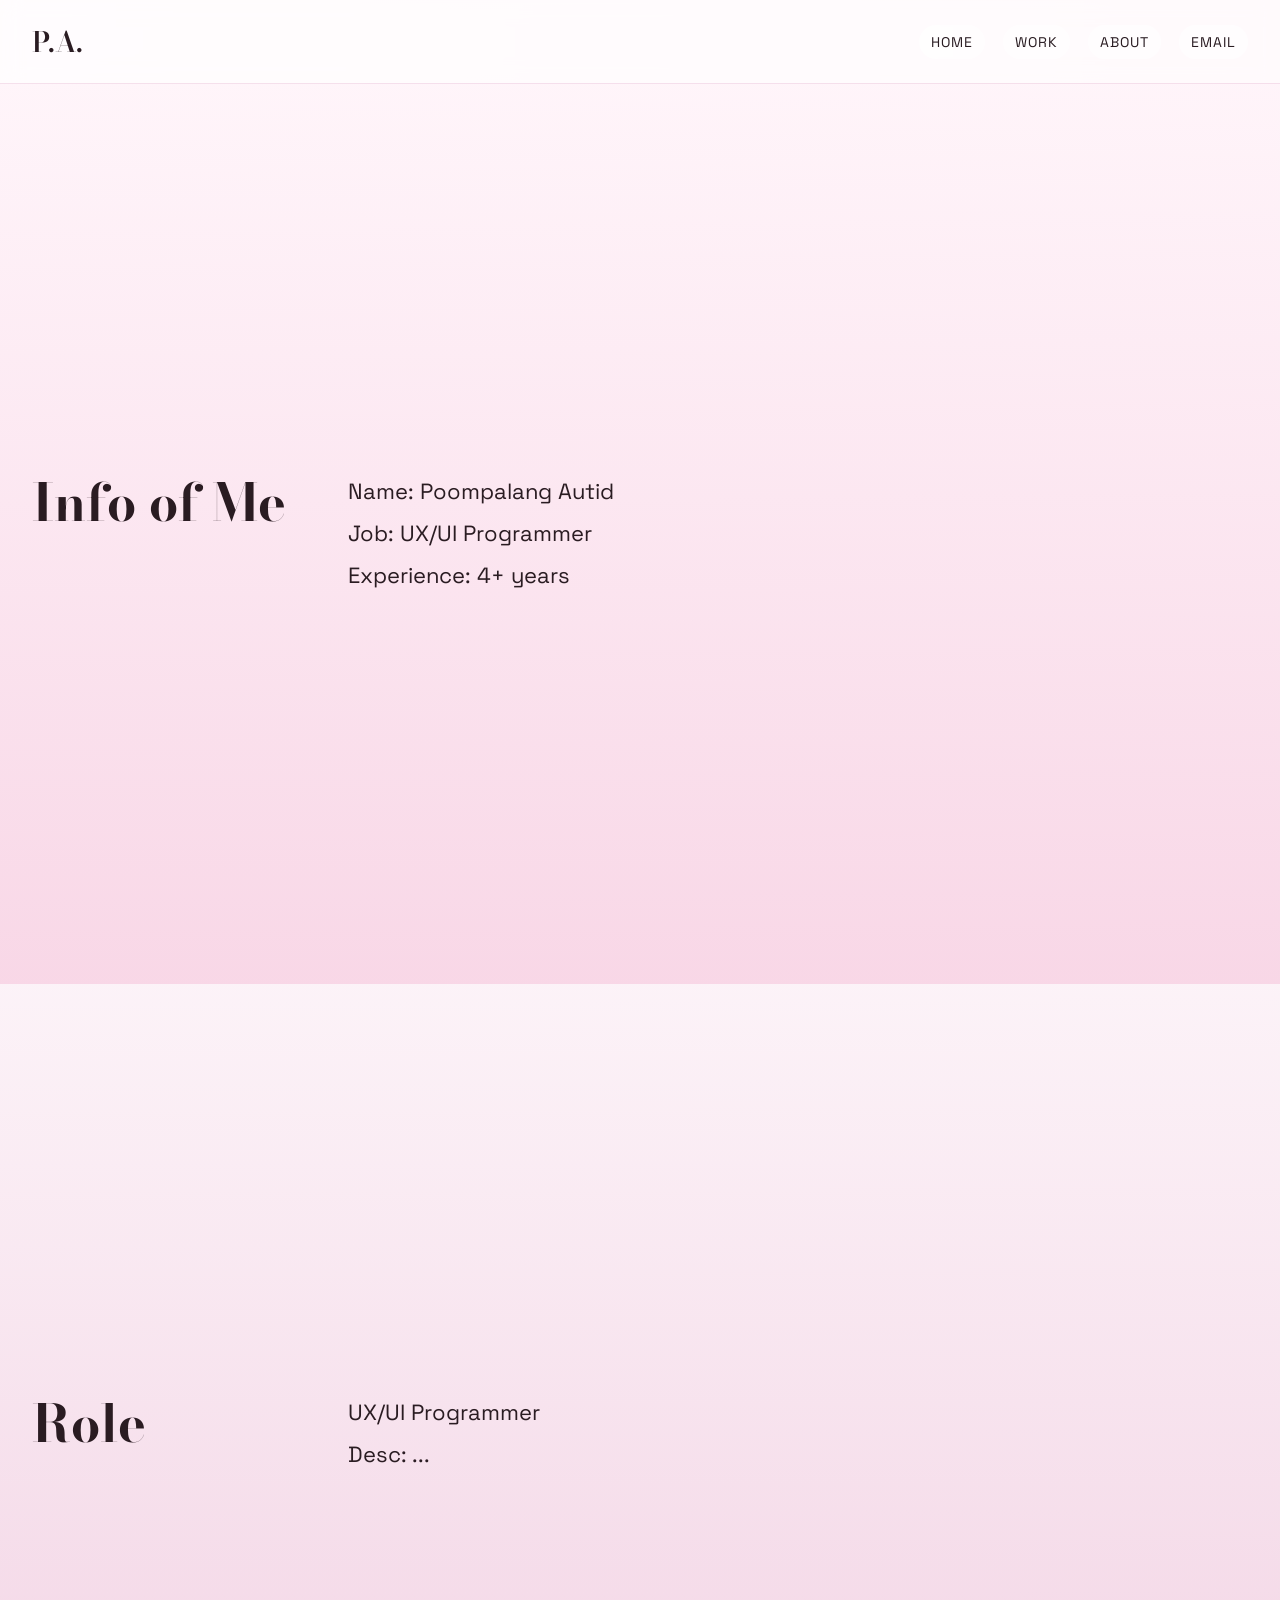
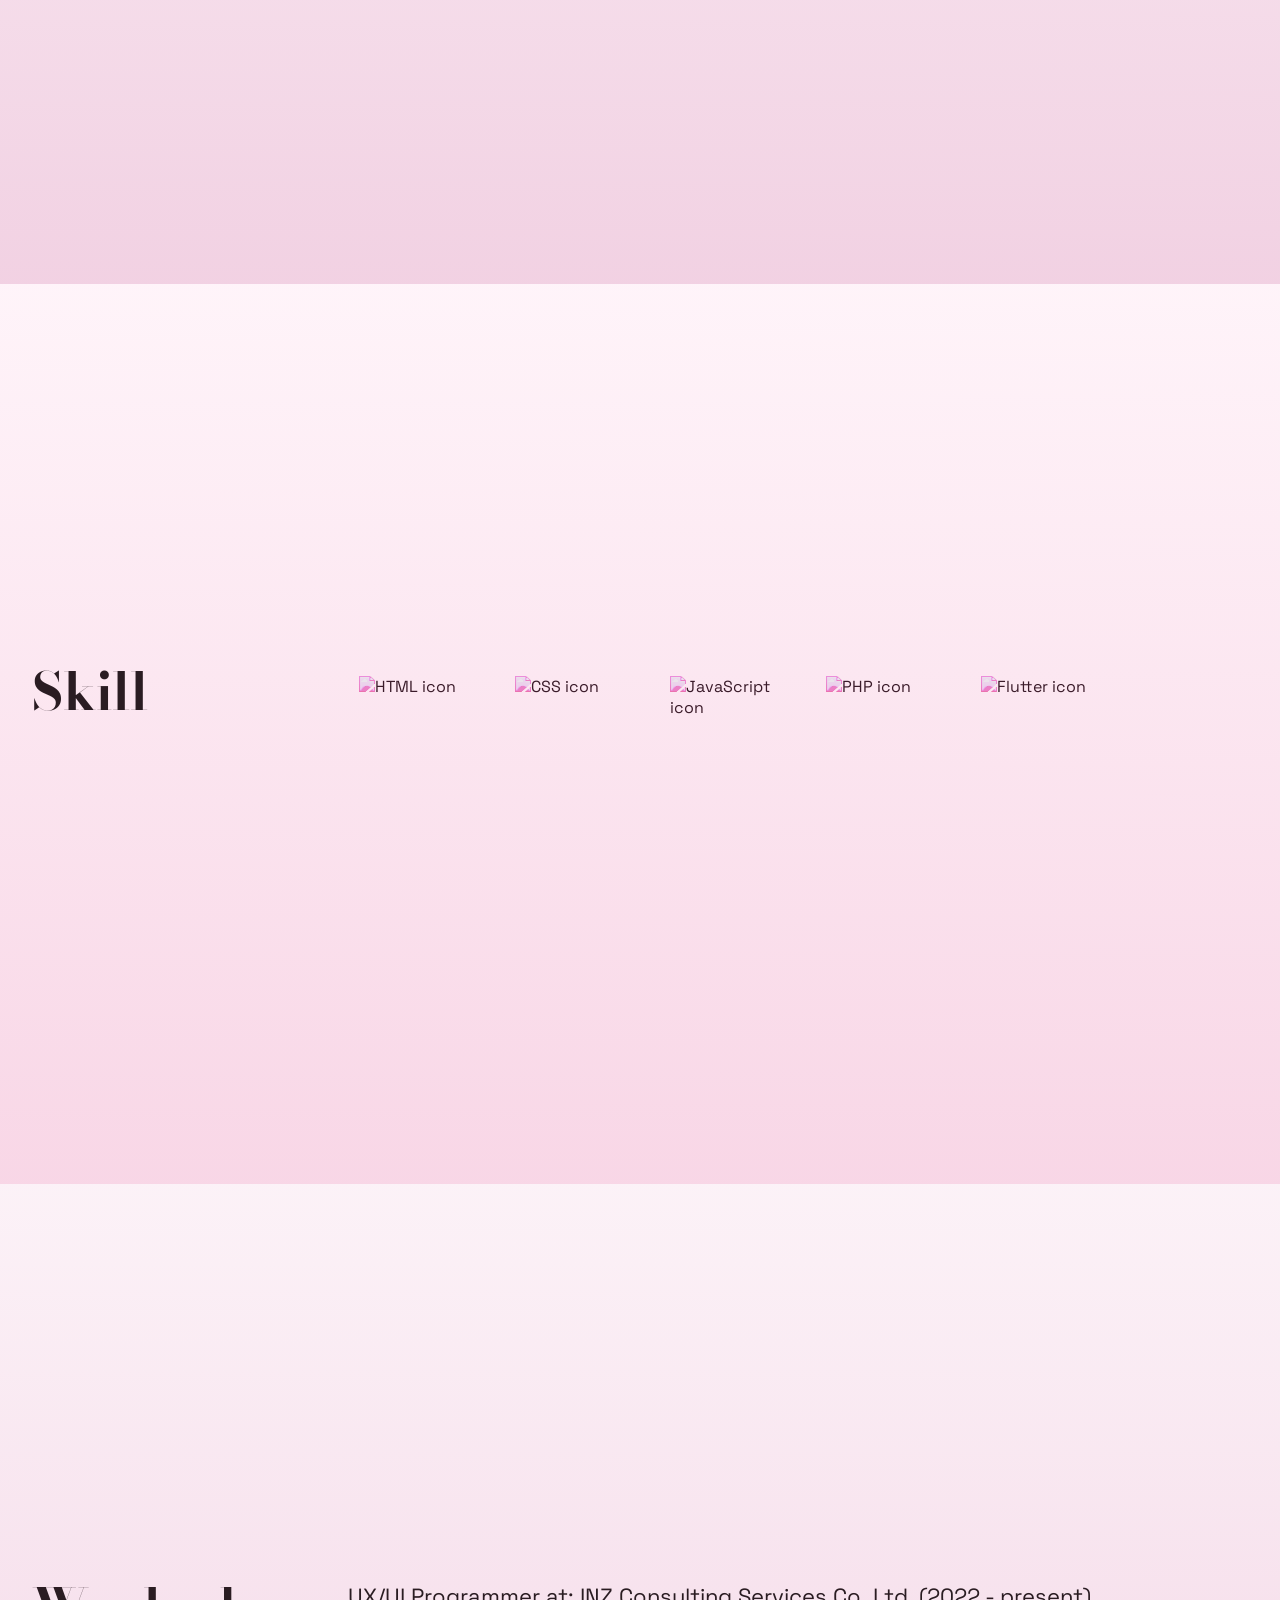
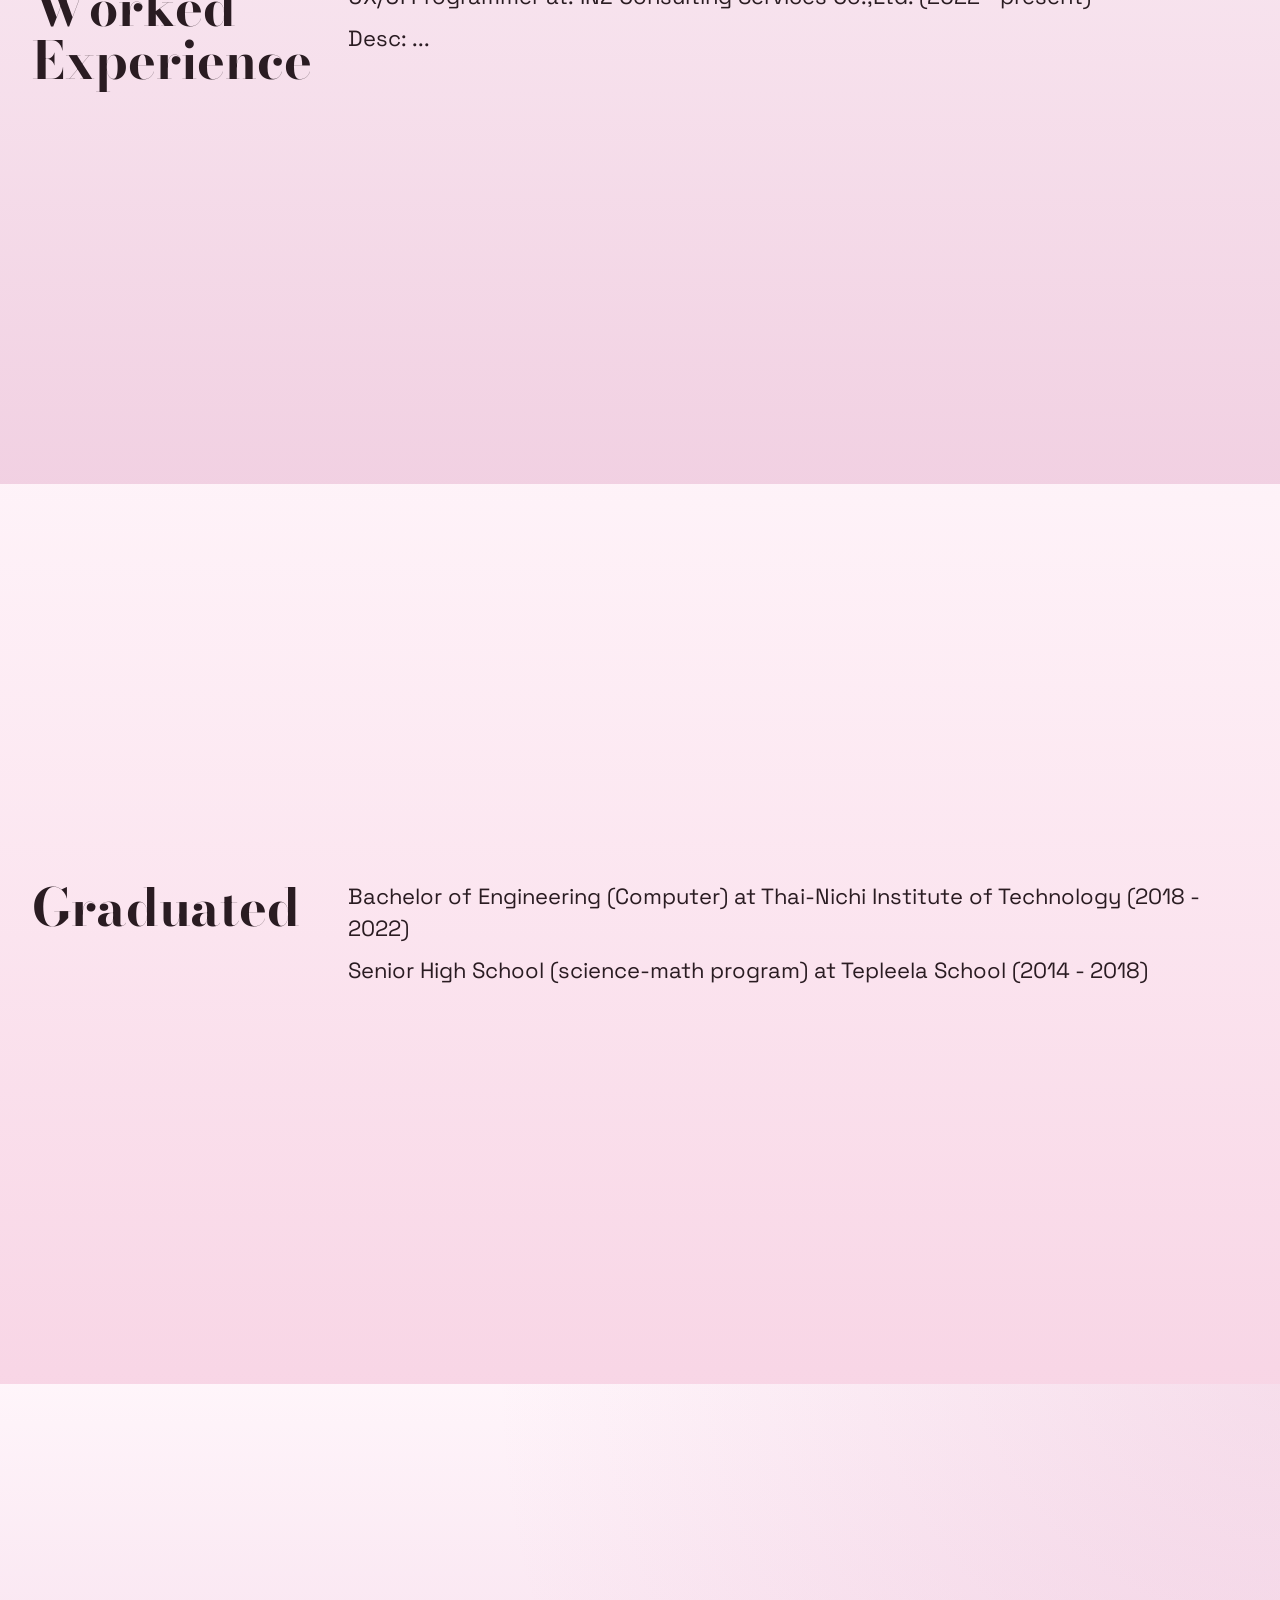
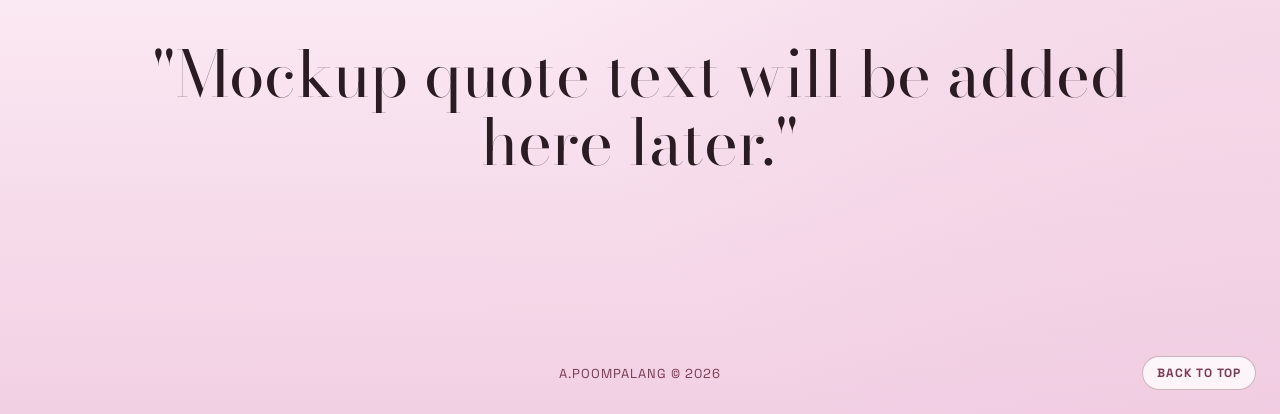
==== about.html @ 78a2fe20 "250369" ====
<!doctype html>
<html lang="en">
  <head>
    <meta charset="utf-8" />
    <meta name="viewport" content="width=device-width, initial-scale=1" />
    <title>About - Poompalang</title>
    <link rel="preconnect" href="https://fonts.googleapis.com" />
    <link rel="preconnect" href="https://fonts.gstatic.com" crossorigin />
    <link
      href="https://fonts.googleapis.com/css2?family=Bodoni+Moda:wght@500;600;700&family=Space+Grotesk:wght@400;500;600&display=swap"
      rel="stylesheet"
    />
    <link rel="stylesheet" href="styles.css" />
    <style>
      .about-stack {
        display: grid;
      }

      .about-section {
        min-height: 100vh;
        padding: 14vh 32px;
        display: grid;
        grid-template-columns: minmax(180px, 0.32fr) minmax(0, 1fr);
        gap: 28px;
        align-content: center;
        background: linear-gradient(180deg, rgba(255, 245, 250, 0.92), rgba(248, 214, 230, 0.95));
      }

      .about-section:nth-child(even) {
        background: linear-gradient(180deg, rgba(252, 243, 248, 0.95), rgba(241, 208, 226, 0.95));
      }

      .about-title {
        font-family: "Bodoni Moda", serif;
        font-size: clamp(30px, 5vw, 52px);
        line-height: 1.02;
        align-self: start;
      }

      .about-data {
        display: grid;
        gap: 10px;
        align-content: start;
      }

      .about-data p {
        font-size: clamp(17px, 2.2vw, 22px);
        line-height: 1.45;
        max-width: 980px;
      }


      .skill-icons {
        display: grid;
        grid-template-columns: repeat(5, minmax(92px, 1fr));
        gap: 18px;
        max-width: 760px;
      }

      .skill-icon {
        aspect-ratio: 1 / 1;
        border: 0;
        background: transparent;
        display: grid;
        place-items: center;
      }

      .skill-icon img {
        width: 84%;
        height: 84%;
        object-fit: contain;
        display: block;
        filter: grayscale(1) sepia(1) hue-rotate(280deg) saturate(280%) brightness(0.92);
      }
      .about-footer-line {
        font-size: clamp(20px, 2.8vw, 30px);
        letter-spacing: 1px;
      }


      .about-footer-quote {
        font-family: "Bodoni Moda", serif;
        font-size: clamp(32px, 5vw, 64px);
        line-height: 1.06;
        text-align: center;
        max-width: 980px;
      }      @media (max-width: 900px) {
        .about-section {
          grid-template-columns: 1fr;
          gap: 16px;
        }
      }

      @media (max-width: 720px) {
        .about-section {
          min-height: 100vh;
          padding: 12vh 20px;
        }
      }
    </style>
  </head>
  <body class="subpage" id="top">
    <nav class="nav" aria-label="Main">
      <div class="logo">P.A.</div>
      <div class="nav-links">
        <a href="index.html#top">Home</a>
        <a href="index.html#work">Work</a>
        <a href="about.html">About</a>
        <a href="mailto:poompalang8@gmail.com">Email</a>
      </div>
    </nav>

    <main class="about-stack">
      <section class="about-section">
        <h2 class="about-title">Info of Me</h2>
        <div class="about-data">
          <p>Name: Poompalang Autid</p>
          <p>Job: UX/UI Programmer</p>
          <p>Experience: 4+ years</p>
        </div>
      </section>

      <section class="about-section">
        <h2 class="about-title">Role</h2>
        <div class="about-data">
          <p>UX/UI Programmer</p>
          <p>Desc: ...</p>
        </div>
      </section>

      <section class="about-section">
        <h2 class="about-title">Skill</h2>
        <div class="about-data">
          <div class="skill-icons" aria-label="Skills">
            <div class="skill-icon" title="HTML"><img src="https://cdn.jsdelivr.net/gh/devicons/devicon/icons/html5/html5-original.svg" alt="HTML icon" /></div>
            <div class="skill-icon" title="CSS"><img src="https://cdn.jsdelivr.net/gh/devicons/devicon/icons/css3/css3-original.svg" alt="CSS icon" /></div>
            <div class="skill-icon" title="JavaScript"><img src="https://cdn.jsdelivr.net/gh/devicons/devicon/icons/javascript/javascript-original.svg" alt="JavaScript icon" /></div>
            <div class="skill-icon" title="PHP"><img src="https://cdn.jsdelivr.net/gh/devicons/devicon/icons/php/php-original.svg" alt="PHP icon" /></div>
            <div class="skill-icon" title="Flutter"><img src="https://cdn.jsdelivr.net/gh/devicons/devicon/icons/flutter/flutter-original.svg" alt="Flutter icon" /></div>
          </div>
        </div>
      </section>

      <section class="about-section">
        <h2 class="about-title">Worked Experience</h2>
        <div class="about-data">
          <p>UX/UI Programmer at: INZ Consulting Services Co.,Ltd. (2022 - present)</p>
          <p>Desc: ...</p>
        </div>
      </section>

      <section class="about-section">
        <h2 class="about-title">Graduated</h2>
        <div class="about-data">
          <p>Bachelor of Engineering (Computer) at Thai-Nichi Institute of Technology (2018 - 2022)</p>
          <p>Senior High School (science-math program) at Tepleela School (2014 - 2018)</p>
        </div>
      </section>

      <section class="design-footer" aria-label="About footer">
        <div class="design-stage">
          <p class="about-footer-quote">"Mockup quote text will be added here later."</p>
        </div>
        <div class="design-footer-meta">
          <p class="footer-signature">A.POOMPALANG &copy; 2026</p>
          <a class="back-top" href="#top">Back to top</a>
        </div>
      </section>
    </main>
  </body>
</html>
---- styles.css ----
:root {
  --pink-100: #fef2f7;
  --pink-500: #d88ab6;
  --rose-700: #7a3a52;
  --ink: #2a1c22;
  --shadow: rgba(122, 58, 82, 0.18);
  --radius-lg: 32px;
  --ease: cubic-bezier(0.2, 0.8, 0.2, 1);
  --heart-cursor: url("data:image/svg+xml,%3Csvg xmlns=%22http://www.w3.org/2000/svg%22 width=%2228%22 height=%2228%22 viewBox=%220 0 28 28%22%3E%3Cpath fill=%22%23f07aac%22 d=%22M14 24.2 4.8 14.9C2.4 12.5 2.4 8.6 4.8 6.2 7.2 3.8 11.1 3.8 13.5 6.2L14 6.7l.5-.5c2.4-2.4 6.3-2.4 8.7 0 2.4 2.4 2.4 6.3 0 8.7z%22/%3E%3Cpath fill=%22%23ffc1de%22 d=%22M10 7.7c.9-.9 2-.9 2.9 0l1.1 1.1-1.3 1.3-1-1c-.4-.4-.9-.4-1.3 0l-.6.6-1.3-1.3z%22/%3E%3C/svg%3E") 12 12;
}

* {
  box-sizing: border-box;
  margin: 0;
  padding: 0;
}

body {
  font-family: "Space Grotesk", sans-serif;
  color: var(--ink);
  background: radial-gradient(circle at top left, #fff4f9 0%, #fde7f1 35%, #f8d6e6 70%, #f3c7da 100%);
  overflow-x: hidden;
  cursor: var(--heart-cursor), auto;
}

a,
button,
.btn,
.folder-card,
.design-target,
.detail-back,
.about-home,
.back-top {
  cursor: var(--heart-cursor), pointer;
}

.page {
  min-height: 100vh;
}

a {
  color: inherit;
  text-decoration: none;
}

.hero {
  position: relative;
  min-height: 100vh;
  background: linear-gradient(120deg, #fff8fb 0%, #fde6f1 50%, #f8d2e4 100%);
  display: flex;
  flex-direction: column;
  overflow: hidden;
}

.hero::after {
  content: "";
  position: absolute;
  inset: -30% -10% auto auto;
  width: 420px;
  height: 420px;
  background: radial-gradient(circle, rgba(216, 138, 182, 0.3) 0%, rgba(216, 138, 182, 0) 70%);
  filter: blur(2px);
}

.nav {
  position: absolute;
  top: 0;
  left: 0;
  right: 0;
  display: flex;
  align-items: center;
  justify-content: space-between;
  gap: 16px;
  padding: 20px 32px;
  background: rgba(255, 255, 255, 0.75);
  backdrop-filter: blur(10px);
  border-bottom: 1px solid rgba(216, 138, 182, 0.25);
  z-index: 30;
}

.logo {
  font-family: "Bodoni Moda", serif;
  font-size: 28px;
  font-weight: 600;
  letter-spacing: 1px;
}

.nav-links {
  display: flex;
  gap: 18px;
  font-size: 14px;
  text-transform: uppercase;
  letter-spacing: 1px;
}

.nav-links a {
  padding: 8px 12px;
  border-radius: 999px;
  background: rgba(255, 255, 255, 0.6);
  transition: transform 0.3s var(--ease), box-shadow 0.3s var(--ease);
}

.nav-links a:hover {
  transform: translateY(-2px);
  box-shadow: 0 10px 24px rgba(122, 58, 82, 0.18);
}

.hero-grid {
  flex: 1;
  display: grid;
  grid-template-columns: repeat(auto-fit, minmax(260px, 1fr));
  align-items: center;
  gap: 32px;
  padding: 120px 32px 56px;
}

.hero-copy {
  display: grid;
  gap: 20px;
  position: relative;
  z-index: 1;
}

.eyebrow {
  font-size: 13px;
  text-transform: uppercase;
  letter-spacing: 2px;
  color: var(--rose-700);
}

h1,
h2 {
  font-family: "Bodoni Moda", serif;
  line-height: 1.05;
}

h1 {
  font-size: clamp(36px, 5vw, 56px);
}

.app-showcase h2 {
  font-size: clamp(34px, 6vw, 62px);
}

.lead {
  font-size: 18px;
  max-width: 560px;
}

.cta-row {
  display: flex;
  gap: 16px;
  flex-wrap: wrap;
}

.btn {
  padding: 12px 22px;
  border-radius: 999px;
  font-weight: 600;
  transition: transform 0.3s var(--ease), box-shadow 0.3s var(--ease);
}

.btn.primary {
  background: var(--pink-500);
  color: #fff;
  box-shadow: 0 12px 30px rgba(216, 138, 182, 0.35);
}

.btn:hover {
  transform: translateY(-2px);
}

.hero-meta {
  display: flex;
  gap: 16px;
  font-size: 14px;
  color: var(--rose-700);
}

.hero-card {
  background: rgba(255, 255, 255, 0.85);
  padding: 24px;
  border-radius: var(--radius-lg);
  box-shadow: 0 18px 40px rgba(122, 58, 82, 0.2);
  display: grid;
  gap: 20px;
  animation: float 8s ease-in-out infinite;
}

.avatar {
  width: 120px;
  height: 120px;
  border-radius: 36px;
  background: linear-gradient(140deg, #f9c9dd, #f1adc7, #ffe9f3);
  box-shadow: inset 0 0 0 6px rgba(255, 255, 255, 0.7);
}

.hero-card-body h2 {
  font-size: 28px;
  margin-bottom: 6px;
}

.tag-row {
  display: flex;
  flex-wrap: wrap;
  gap: 10px;
}

.tag-row span {
  background: var(--pink-100);
  padding: 6px 10px;
  border-radius: 999px;
  font-size: 12px;
}

.work-folders {
  min-height: 85vh;
  padding: 12vh 32px 14vh;
  background: linear-gradient(180deg, rgba(255, 246, 251, 0.96), rgba(244, 209, 228, 0.95));
  display: grid;
  grid-template-columns: repeat(2, minmax(0, 1fr));
  align-items: center;
  gap: 36px;
  position: relative;
  overflow: hidden;
}

.work-folders::before {
  content: "";
  position: absolute;
  inset: -40% 30% auto auto;
  width: 420px;
  height: 420px;
  background: radial-gradient(circle, rgba(122, 58, 82, 0.14) 0%, rgba(122, 58, 82, 0) 70%);
  z-index: 0;
}

.work-header {
  position: relative;
  z-index: 2;
  display: grid;
  gap: 14px;
  max-width: 560px;
}

.folder-stack {
  position: relative;
  justify-self: end;
  width: 100%;
  min-height: 520px;
  display: grid;
  place-items: center;
  gap: 20px;
  z-index: 2;
}

.folder-card {
  position: absolute;
  width: min(560px, 48vw);
  min-height: 52vh;
  border-radius: 28px;
  background: rgba(255, 255, 255, 0.88);
  box-shadow: 0 22px 46px rgba(122, 58, 82, 0.2);
  border: 1px solid rgba(216, 138, 182, 0.35);
  padding: 18px 18px 22px;
  transform: translate(var(--offset-x), var(--offset-y)) scale(0.92);
  transition: transform 0.45s var(--ease), box-shadow 0.45s var(--ease);
}

.folder-tab {
  width: 180px;
  padding: 10px 18px;
  border-radius: 16px 16px 8px 8px;
  background: linear-gradient(120deg, #f7c9dd, #f1a8c7);
  color: #fff;
  font-weight: 600;
  letter-spacing: 0.5px;
  box-shadow: 0 12px 22px rgba(216, 138, 182, 0.35);
}

.folder-body {
  margin-top: 14px;
  border-radius: 20px;
  overflow: hidden;
  background: #f9e1ec;
  height: 68%;
  display: grid;
  place-items: center;
}

.folder-body img {
  width: 100%;
  height: 100%;
  object-fit: cover;
  display: block;
}

.folder-card:hover,
.folder-card:focus-within {
  transform: translate(var(--offset-x), var(--offset-y)) scale(1) translateY(-12px);
  box-shadow: 0 30px 70px rgba(122, 58, 82, 0.28);
  z-index: 5;
}

.design-footer {
  min-height: 70vh;
  padding: 12vh 24px 88px;
  position: relative;
  display: grid;
  align-items: center;
  background: radial-gradient(circle at top right, rgba(216, 138, 182, 0.22), transparent 55%),
    linear-gradient(180deg, rgba(255, 246, 251, 0.98), rgba(242, 208, 228, 0.96));
}

.design-stage {
  width: 100%;
  display: flex;
  justify-content: center;
}

.design-target {
  position: relative;
  display: inline-block;
  text-align: center;
}

.design-target.is-hovering {
  cursor: var(--heart-cursor), pointer;
}

.design-text {
  font-family: "Bodoni Moda", serif;
  font-size: clamp(44px, 6vw, 92px);
  line-height: 1.04;
}

.design-box {
  position: absolute;
  inset: -22px -28px;
  border: 2px solid rgba(122, 58, 82, 0.55);
  border-radius: 16px;
  opacity: 0;
  transform: translateY(8px) scale(0.98);
  transition: opacity 0.4s var(--ease), transform 0.4s var(--ease);
  pointer-events: none;
}

.design-target:hover .design-box {
  opacity: 1;
  transform: translateY(0) scale(1);
}

.design-label {
  position: absolute;
  top: -14px;
  left: 18px;
  padding: 4px 10px;
  font-size: 11px;
  letter-spacing: 1px;
  text-transform: uppercase;
  border-radius: 10px;
  background: #fff;
  color: var(--rose-700);
  border: 1px solid rgba(122, 58, 82, 0.35);
}

.handle {
  position: absolute;
  width: 10px;
  height: 10px;
  border-radius: 50%;
  background: #fff;
  border: 2px solid var(--rose-700);
}

.handle.tl { top: -6px; left: -6px; }
.handle.tc { top: -6px; left: 50%; transform: translateX(-50%); }
.handle.tr { top: -6px; right: -6px; }
.handle.cl { top: 50%; left: -6px; transform: translateY(-50%); }
.handle.cr { top: 50%; right: -6px; transform: translateY(-50%); }
.handle.bl { bottom: -6px; left: -6px; }
.handle.bc { bottom: -6px; left: 50%; transform: translateX(-50%); }
.handle.br { bottom: -6px; right: -6px; }

.hover-cursor {
  position: absolute;
  left: 0;
  top: 0;
  opacity: 0;
  transform: translate(calc(var(--cursor-x, 0px) + 16px), calc(var(--cursor-y, 0px) - 16px)) scale(0.88);
  transition: opacity 0.22s ease, transform 0.22s ease;
  pointer-events: none;
  z-index: 6;
}

.design-target.is-hovering .hover-cursor,
.design-target:hover .hover-cursor {
  opacity: 1;
  transform: translate(calc(var(--cursor-x, 0px) + 16px), calc(var(--cursor-y, 0px) - 16px)) scale(1);
}

.cursor-pill {
  display: inline-block;
  padding: 8px 14px;
  border-radius: 999px;
  border: 1px solid rgba(122, 58, 82, 0.36);
  background: linear-gradient(120deg, rgba(255, 255, 255, 0.96), rgba(255, 232, 244, 0.96));
  color: var(--rose-700);
  font-size: 12px;
  font-weight: 700;
  letter-spacing: 0.8px;
  text-transform: lowercase;
}

.cursor-star {
  position: absolute;
  width: 8px;
  height: 8px;
  background: #fff;
  border: 1px solid rgba(122, 58, 82, 0.4);
  transform: rotate(45deg);
}

.star-a { right: -6px; top: -4px; }
.star-b { left: -4px; bottom: -6px; }

.design-footer-meta {
  position: absolute;
  left: 24px;
  right: 24px;
  bottom: 24px;
  display: grid;
  grid-template-columns: 1fr auto 1fr;
  align-items: center;
}

.footer-signature {
  grid-column: 2;
  justify-self: center;
  font-size: 13px;
  letter-spacing: 1px;
  color: var(--rose-700);
}

.back-top {
  grid-column: 3;
  justify-self: end;
  padding: 8px 14px;
  border-radius: 999px;
  border: 1px solid rgba(122, 58, 82, 0.35);
  background: rgba(255, 255, 255, 0.78);
  color: var(--rose-700);
  font-size: 12px;
  font-weight: 700;
  letter-spacing: 0.8px;
  text-transform: uppercase;
}

.back-top:hover {
  transform: translateY(-2px);
  box-shadow: 0 10px 24px rgba(122, 58, 82, 0.18);
}

/* Shared subpage styles */
body.subpage {
  min-height: 100vh;
  padding: 0;
}

.subpage-shell {
  width: 100%;
  max-width: none;
  margin: 0;
  padding: 0 32px;
  display: grid;
  gap: 24px;
}

.detail-back {
  display: inline-block;
  width: fit-content;
  text-decoration: none;
  font-weight: 600;
  color: var(--rose-700);
  background: rgba(255, 255, 255, 0.8);
  border: 1px solid rgba(216, 138, 182, 0.4);
  border-radius: 999px;
  padding: 10px 16px;
}

.detail-hero {
  background: rgba(255, 255, 255, 0.82);
  border-radius: 28px;
  box-shadow: 0 18px 40px var(--shadow);
  padding: 30px;
  display: grid;
  gap: 14px;
}

.detail-hero h1 {
  font-family: "Bodoni Moda", serif;
  font-size: clamp(34px, 6vw, 54px);
}

.detail-meta {
  color: var(--rose-700);
}

.detail-grid {
  display: grid;
  grid-template-columns: repeat(auto-fit, minmax(240px, 1fr));
  gap: 20px;
}

.detail-card {
  background: rgba(255, 255, 255, 0.86);
  border-radius: 20px;
  box-shadow: 0 14px 30px var(--shadow);
  padding: 22px;
  display: grid;
  gap: 12px;
}

.detail-card h2,
.about-pill h2 {
  font-family: "Bodoni Moda", serif;
}

.detail-card ul {
  padding-left: 18px;
  display: grid;
  gap: 8px;
}

.preview-block {
  margin-top: 6px;
  background: linear-gradient(160deg, #f5bfd8, #ef9fc3);
  border-radius: 24px;
  min-height: 260px;
  display: grid;
  place-items: center;
  overflow: hidden;
}

.preview-block img {
  width: 100%;
  height: 100%;
  object-fit: cover;
  display: block;
}

.preview-fallback {
  font-family: "Bodoni Moda", serif;
  font-size: clamp(28px, 5vw, 42px);
  color: rgba(255, 255, 255, 0.95);
}

.notebook-stage {
  height: 64vh;
  display: grid;
  place-items: center;
  gap: 10px;
  pointer-events: none;
  opacity: 0;
  transform: translateY(60px);
  transition: opacity 1.6s ease, transform 1.6s ease;
}

.app-showcase.is-visible .notebook-stage {
  opacity: 1;
  transform: translateY(0);
}

.notebook-shell {
  width: min(560px, 92vw);
  aspect-ratio: 16 / 10;
  border-radius: 20px;
  padding: 14px;
  background: linear-gradient(145deg, #1c1d24, #0f1014);
  box-shadow: 0 22px 60px rgba(0, 0, 0, 0.28);
  position: relative;
}

.notebook-camera {
  position: absolute;
  top: 10px;
  left: 50%;
  width: 10px;
  height: 10px;
  border-radius: 999px;
  background: radial-gradient(circle, #3a3c44 0%, #0b0b0f 70%);
  transform: translateX(-50%);
}

.notebook-screen {
  position: relative;
  width: 100%;
  height: 100%;
  border-radius: 12px;
  overflow: hidden;
  background: linear-gradient(170deg, #f6d9e8, #f0a8c9);
}

.notebook-screen-image {
  width: 100%;
  height: 100%;
  object-fit: cover;
  display: block;
}

.notebook-base {
  width: min(620px, 98vw);
  height: 18px;
  border-radius: 0 0 24px 24px;
  background: linear-gradient(120deg, #2a2b32, #15161c);
  box-shadow: 0 14px 26px rgba(0, 0, 0, 0.25);
}

.about-card {
  background: rgba(255, 255, 255, 0.86);
  border: 1px solid rgba(216, 138, 182, 0.35);
  border-radius: 28px;
  box-shadow: 0 18px 42px rgba(122, 58, 82, 0.18);
  padding: clamp(24px, 5vw, 42px);
  display: grid;
  gap: 18px;
}

.about-eyebrow {
  color: var(--rose-700);
  text-transform: uppercase;
  letter-spacing: 2px;
  font-size: 12px;
}

.about-title {
  font-family: "Bodoni Moda", serif;
  font-size: clamp(40px, 7vw, 84px);
  line-height: 0.98;
}

.about-lead {
  max-width: 760px;
  font-size: clamp(18px, 2.5vw, 24px);
  line-height: 1.45;
}

.about-grid {
  display: grid;
  grid-template-columns: repeat(3, minmax(0, 1fr));
  gap: 16px;
}

.about-pill {
  background: rgba(255, 255, 255, 0.9);
  border: 1px solid rgba(216, 138, 182, 0.38);
  border-radius: 20px;
  padding: 16px;
  display: grid;
  gap: 8px;
}

.about-footer {
  display: flex;
  justify-content: space-between;
  align-items: center;
  gap: 14px;
  font-size: 13px;
  color: var(--rose-700);
}

.about-home {
  padding: 9px 14px;
  border-radius: 999px;
  border: 1px solid rgba(122, 58, 82, 0.35);
  background: rgba(255, 255, 255, 0.82);
  font-weight: 700;
  letter-spacing: 0.6px;
  text-transform: uppercase;
}

/* Index-style nav on subpages */
.subpage {
  padding-top: 0;
}

.subpage .nav {
  position: relative;
  top: auto;
  left: auto;
  right: auto;
  max-width: none;
  margin: 0;
  padding-left: 32px;
  padding-right: 32px;
  border-radius: 0;
}

.subpage .nav .logo {
  font-size: 28px;
}

.subpage .nav .nav-links {
  font-size: 14px;
  letter-spacing: 1px;
}

@keyframes float {
  0%,
  100% {
    transform: translateY(0);
  }
  50% {
    transform: translateY(-12px);
  }
}

@media (max-width: 900px) {
  .work-folders {
    grid-template-columns: 1fr;
  }

  .folder-stack {
    justify-self: stretch;
    min-height: 420px;
  }

  .folder-card {
    position: relative;
    width: min(640px, 92vw);
    min-height: 52vh;
    transform: none;
  }

  .folder-body {
    height: 68%;
  }

  .about-grid {
    grid-template-columns: 1fr;
  }

  .about-footer {
    flex-direction: column;
    align-items: flex-start;
  }
}

@media (max-width: 720px) {
  .nav {
    flex-direction: column;
    align-items: flex-start;
    padding: 16px 20px;
  }

  .nav-links {
    flex-wrap: wrap;
  }

  .hero-grid {
    padding: 130px 20px 40px;
  }

  .work-folders {
    padding: 10vh 20px 12vh;
  }

  .design-footer {
    min-height: 60vh;
    padding: 10vh 20px 88px;
  }

  .design-footer-meta {
    left: 20px;
    right: 20px;
    bottom: 20px;
    grid-template-columns: 1fr;
    gap: 10px;
    justify-items: center;
  }

  .footer-signature,
  .back-top {
    grid-column: 1;
    justify-self: center;
  }

  .design-box {
    inset: -18px -18px;
  }

  .hover-cursor {
    display: none;
  }

  .subpage {
    padding-top: 116px;
  }

  .subpage-shell {
    padding: 0 20px;
  }

  .subpage .nav {
    padding-left: 20px;
    padding-right: 20px;
  }

  .app-showcase {
    padding: 12vh 20px;
    grid-template-columns: 1fr;
    min-height: 100vh;
  }

  .phone-stage,
  .notebook-stage {
    height: 56vh;
  }

  .iphone-shell {
    width: min(280px, 86vw);
  }

  .notebook-shell {
    width: min(460px, 96vw);
  }
}
/* Extra scroll space for iPhone slide sections */
.swillcal-showcase,
.karesync-showcase {
  min-height: 130vh;
}

@media (max-width: 720px) {
  .swillcal-showcase,
  .karesync-showcase {
    min-height: 120vh;
  }
}
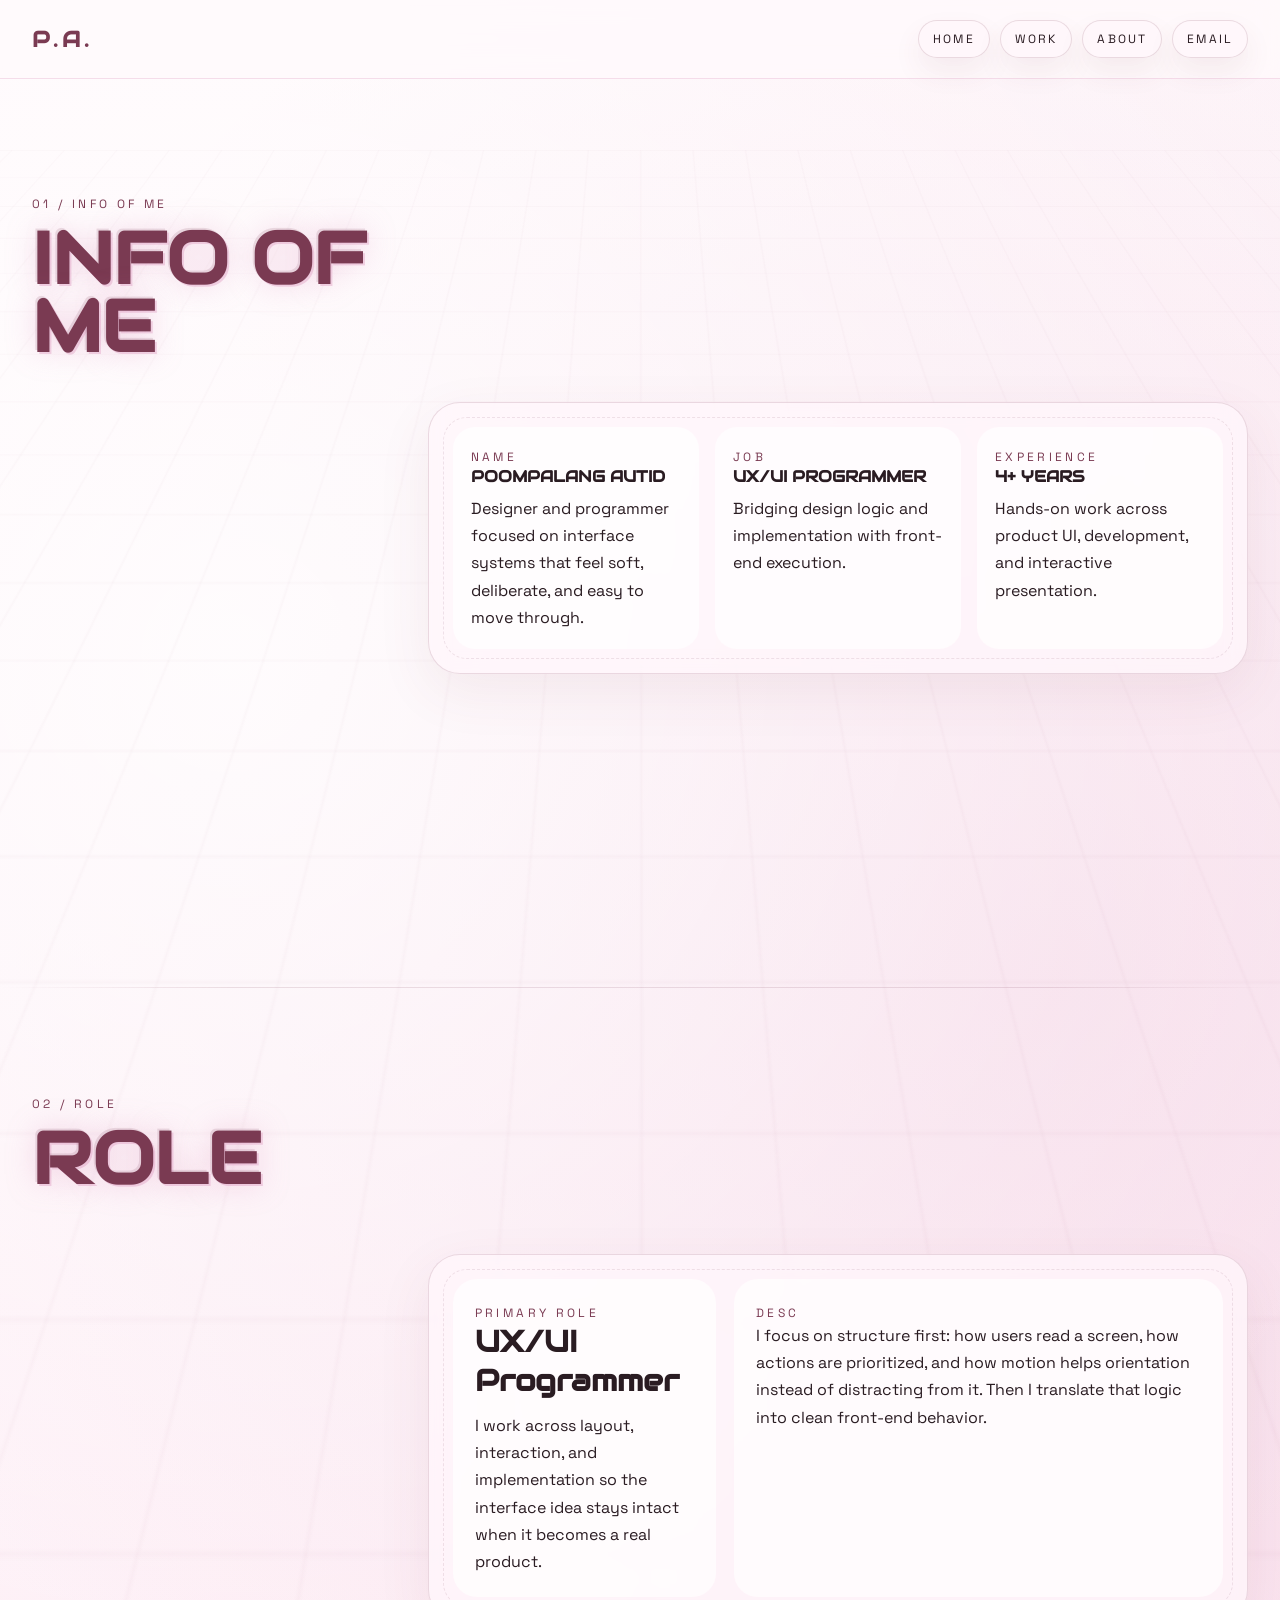
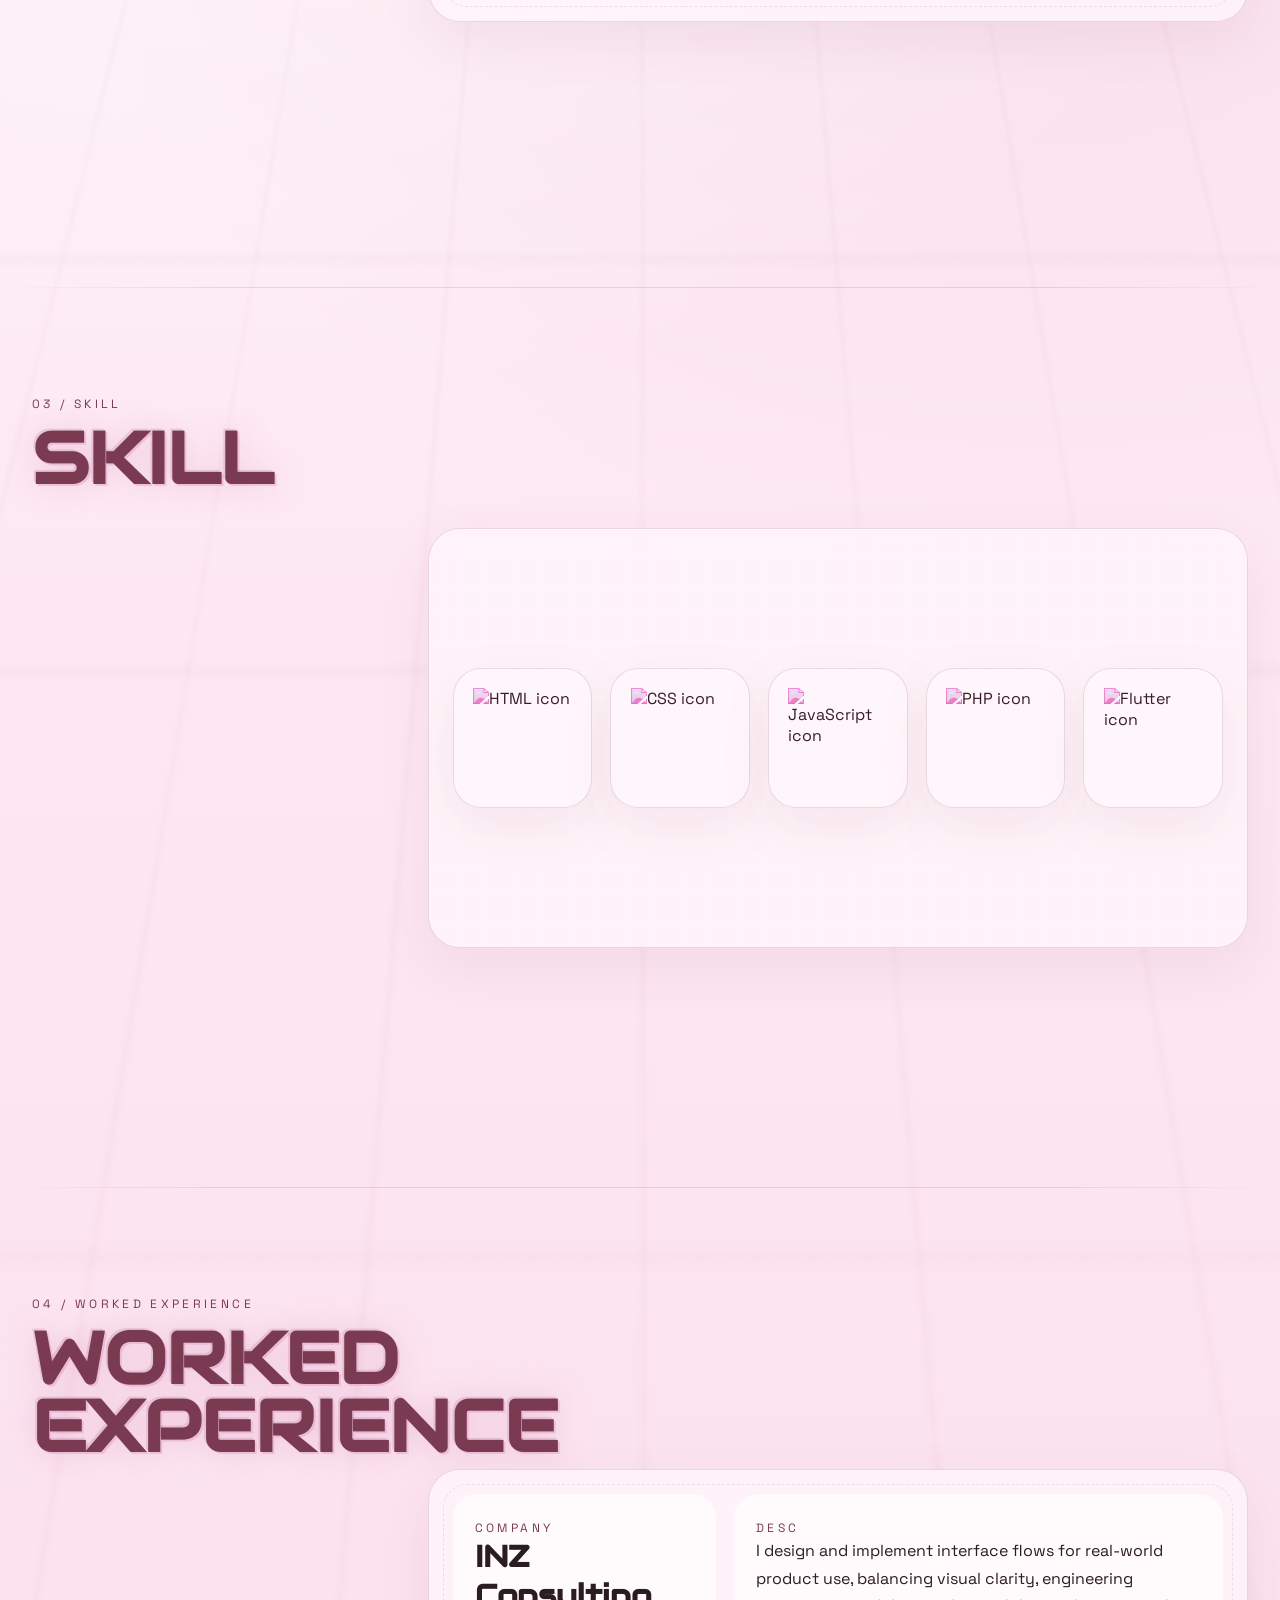
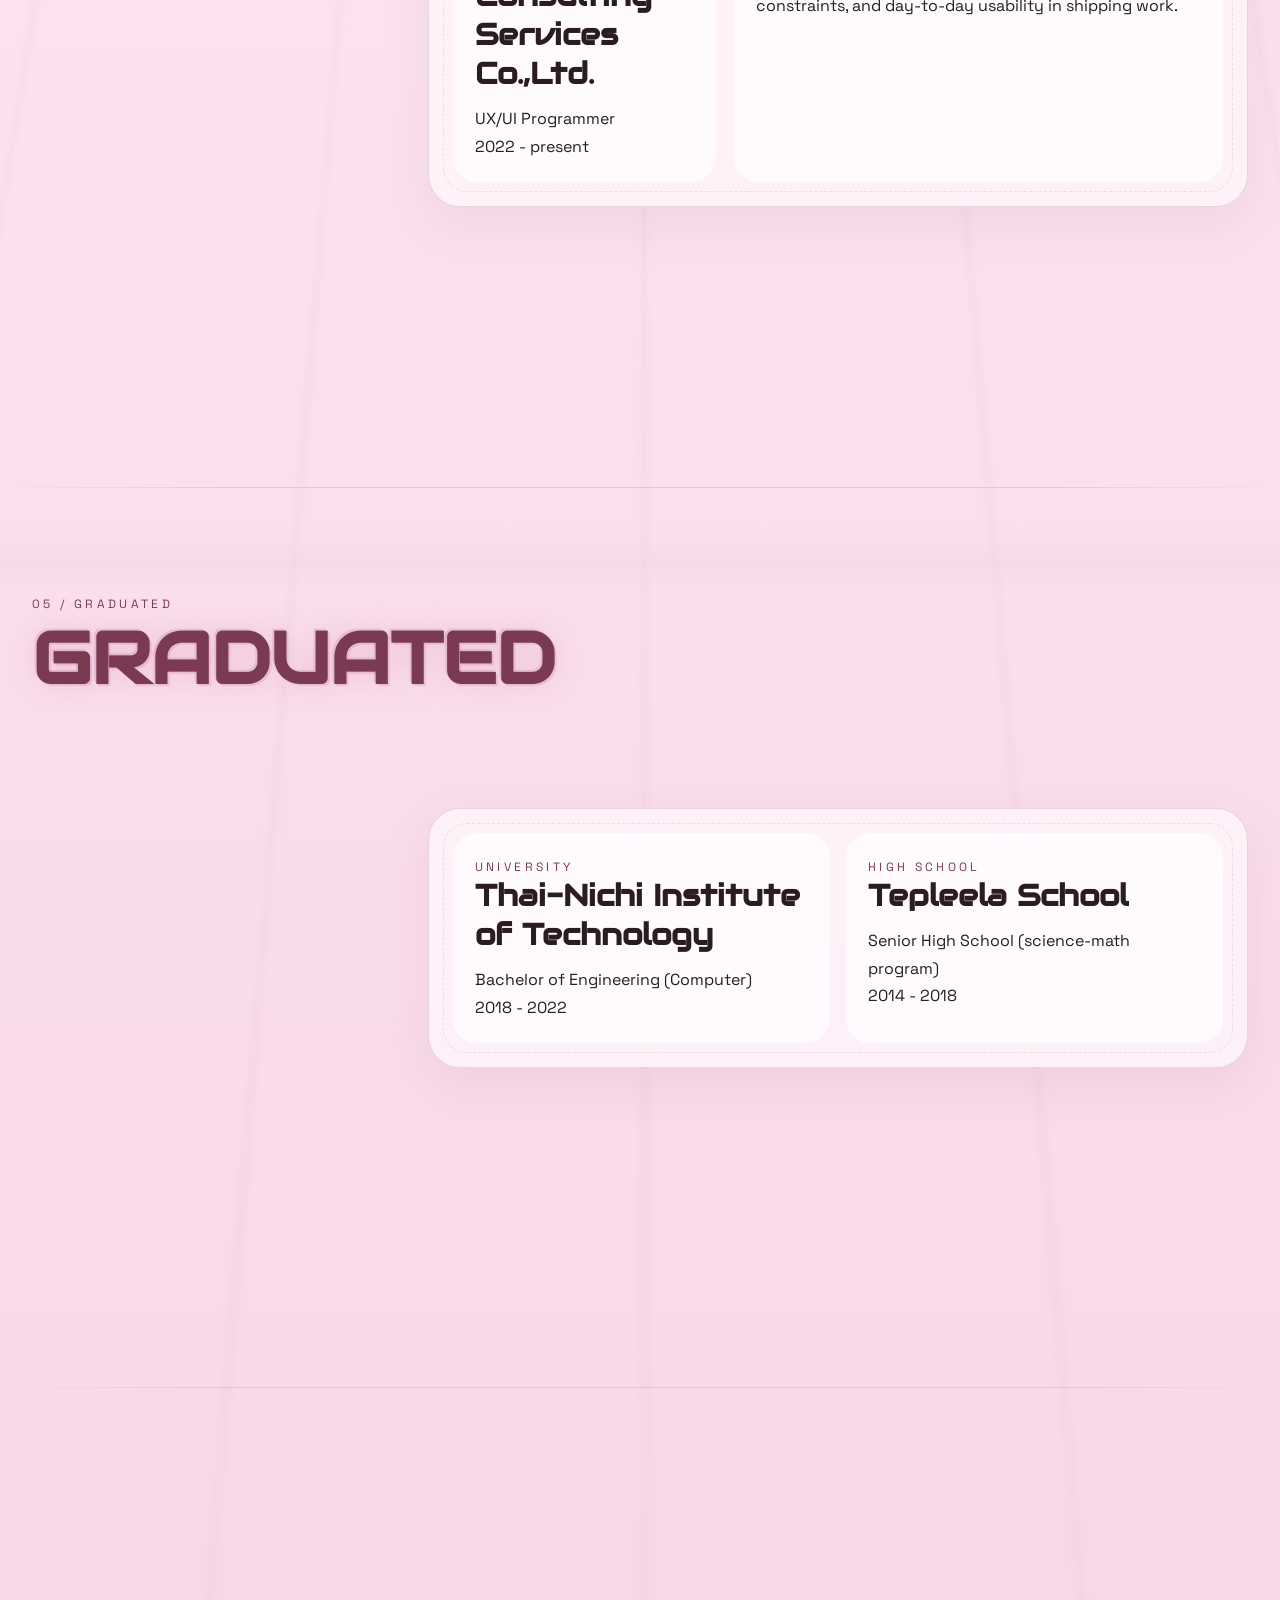
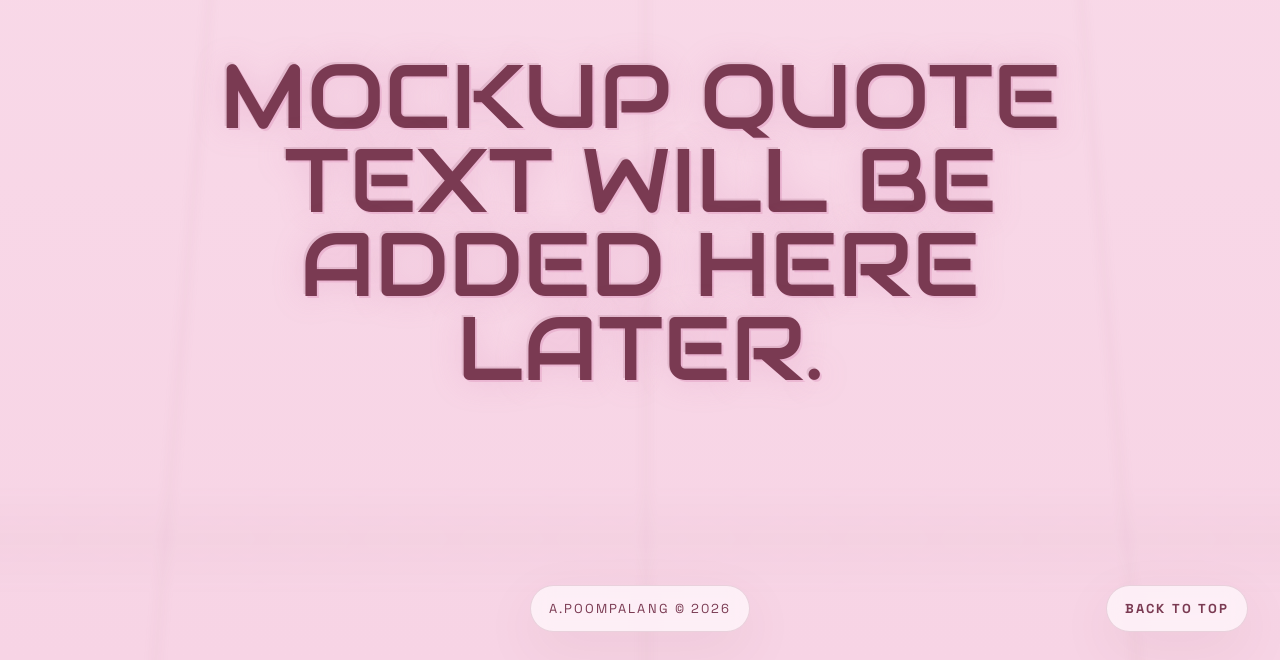
==== commit 8857b199: "240469" ====
--- a/about.html
+++ b/about.html
@@ -7,99 +7,12 @@
     <link rel="preconnect" href="https://fonts.googleapis.com" />
     <link rel="preconnect" href="https://fonts.gstatic.com" crossorigin />
     <link
-      href="https://fonts.googleapis.com/css2?family=Bodoni+Moda:wght@500;600;700&family=Space+Grotesk:wght@400;500;600&display=swap"
+      href="https://fonts.googleapis.com/css2?family=Audiowide&family=Bodoni+Moda:wght@500;600;700&family=Space+Grotesk:wght@400;500;600&display=swap"
       rel="stylesheet"
     />
     <link rel="stylesheet" href="styles.css" />
-    <style>
-      .about-stack {
-        display: grid;
-      }
-
-      .about-section {
-        min-height: 100vh;
-        padding: 14vh 32px;
-        display: grid;
-        grid-template-columns: minmax(180px, 0.32fr) minmax(0, 1fr);
-        gap: 28px;
-        align-content: center;
-        background: linear-gradient(180deg, rgba(255, 245, 250, 0.92), rgba(248, 214, 230, 0.95));
-      }
-
-      .about-section:nth-child(even) {
-        background: linear-gradient(180deg, rgba(252, 243, 248, 0.95), rgba(241, 208, 226, 0.95));
-      }
-
-      .about-title {
-        font-family: "Bodoni Moda", serif;
-        font-size: clamp(30px, 5vw, 52px);
-        line-height: 1.02;
-        align-self: start;
-      }
-
-      .about-data {
-        display: grid;
-        gap: 10px;
-        align-content: start;
-      }
-
-      .about-data p {
-        font-size: clamp(17px, 2.2vw, 22px);
-        line-height: 1.45;
-        max-width: 980px;
-      }
-
-
-      .skill-icons {
-        display: grid;
-        grid-template-columns: repeat(5, minmax(92px, 1fr));
-        gap: 18px;
-        max-width: 760px;
-      }
-
-      .skill-icon {
-        aspect-ratio: 1 / 1;
-        border: 0;
-        background: transparent;
-        display: grid;
-        place-items: center;
-      }
-
-      .skill-icon img {
-        width: 84%;
-        height: 84%;
-        object-fit: contain;
-        display: block;
-        filter: grayscale(1) sepia(1) hue-rotate(280deg) saturate(280%) brightness(0.92);
-      }
-      .about-footer-line {
-        font-size: clamp(20px, 2.8vw, 30px);
-        letter-spacing: 1px;
-      }
-
-
-      .about-footer-quote {
-        font-family: "Bodoni Moda", serif;
-        font-size: clamp(32px, 5vw, 64px);
-        line-height: 1.06;
-        text-align: center;
-        max-width: 980px;
-      }      @media (max-width: 900px) {
-        .about-section {
-          grid-template-columns: 1fr;
-          gap: 16px;
-        }
-      }
-
-      @media (max-width: 720px) {
-        .about-section {
-          min-height: 100vh;
-          padding: 12vh 20px;
-        }
-      }
-    </style>
-  </head>
-  <body class="subpage" id="top">
+    </head>
+  <body class="subpage about-future" id="top">
     <nav class="nav" aria-label="Main">
       <div class="logo">P.A.</div>
       <div class="nav-links">
@@ -110,62 +23,133 @@
       </div>
     </nav>
 
-    <main class="about-stack">
+    <main>
       <section class="about-section">
-        <h2 class="about-title">Info of Me</h2>
+        <div class="about-title-wrap">
+          <p class="about-kicker">01 / Info of Me</p>
+          <h2 class="about-title">Info of Me</h2>
+        </div>
         <div class="about-data">
-          <p>Name: Poompalang Autid</p>
-          <p>Job: UX/UI Programmer</p>
-          <p>Experience: 4+ years</p>
-        </div>
-      </section>
-
-      <section class="about-section">
-        <h2 class="about-title">Role</h2>
-        <div class="about-data">
-          <p>UX/UI Programmer</p>
-          <p>Desc: ...</p>
-        </div>
-      </section>
-
-      <section class="about-section">
-        <h2 class="about-title">Skill</h2>
-        <div class="about-data">
-          <div class="skill-icons" aria-label="Skills">
-            <div class="skill-icon" title="HTML"><img src="https://cdn.jsdelivr.net/gh/devicons/devicon/icons/html5/html5-original.svg" alt="HTML icon" /></div>
-            <div class="skill-icon" title="CSS"><img src="https://cdn.jsdelivr.net/gh/devicons/devicon/icons/css3/css3-original.svg" alt="CSS icon" /></div>
-            <div class="skill-icon" title="JavaScript"><img src="https://cdn.jsdelivr.net/gh/devicons/devicon/icons/javascript/javascript-original.svg" alt="JavaScript icon" /></div>
-            <div class="skill-icon" title="PHP"><img src="https://cdn.jsdelivr.net/gh/devicons/devicon/icons/php/php-original.svg" alt="PHP icon" /></div>
-            <div class="skill-icon" title="Flutter"><img src="https://cdn.jsdelivr.net/gh/devicons/devicon/icons/flutter/flutter-original.svg" alt="Flutter icon" /></div>
+          <div class="about-panel">
+            <div class="panel-grid split">
+              <div class="data-chip">
+                <span class="panel-label">Name</span>
+                <strong>Poompalang Autid</strong>
+                <p>Designer and programmer focused on interface systems that feel soft, deliberate, and easy to move through.</p>
+              </div>
+              <div class="data-chip">
+                <span class="panel-label">Job</span>
+                <strong>UX/UI Programmer</strong>
+                <p>Bridging design logic and implementation with front-end execution.</p>
+              </div>
+              <div class="data-chip">
+                <span class="panel-label">Experience</span>
+                <strong>4+ years</strong>
+                <p>Hands-on work across product UI, development, and interactive presentation.</p>
+              </div>
+            </div>
           </div>
         </div>
       </section>
 
       <section class="about-section">
-        <h2 class="about-title">Worked Experience</h2>
+        <div class="about-title-wrap">
+          <p class="about-kicker">02 / Role</p>
+          <h2 class="about-title">Role</h2>
+        </div>
         <div class="about-data">
-          <p>UX/UI Programmer at: INZ Consulting Services Co.,Ltd. (2022 - present)</p>
-          <p>Desc: ...</p>
+          <div class="about-panel">
+            <div class="role-layout">
+              <div class="role-core">
+                <span class="panel-label">Primary Role</span>
+                <h3>UX/UI Programmer</h3>
+                <p>I work across layout, interaction, and implementation so the interface idea stays intact when it becomes a real product.</p>
+              </div>
+              <div class="role-desc">
+                <span class="panel-label">Desc</span>
+                <p>I focus on structure first: how users read a screen, how actions are prioritized, and how motion helps orientation instead of distracting from it. Then I translate that logic into clean front-end behavior.</p>
+              </div>
+            </div>
+          </div>
         </div>
       </section>
 
       <section class="about-section">
-        <h2 class="about-title">Graduated</h2>
+        <div class="about-title-wrap">
+          <p class="about-kicker">03 / Skill</p>
+          <h2 class="about-title">Skill</h2>
+        </div>
         <div class="about-data">
-          <p>Bachelor of Engineering (Computer) at Thai-Nichi Institute of Technology (2018 - 2022)</p>
-          <p>Senior High School (science-math program) at Tepleela School (2014 - 2018)</p>
+          <div class="skill-cloud" aria-label="Skills">
+            <div class="skill-icons">
+              <div class="skill-icon" title="HTML"><img src="https://cdn.jsdelivr.net/gh/devicons/devicon/icons/html5/html5-original.svg" alt="HTML icon" /></div>
+              <div class="skill-icon" title="CSS"><img src="https://cdn.jsdelivr.net/gh/devicons/devicon/icons/css3/css3-original.svg" alt="CSS icon" /></div>
+              <div class="skill-icon" title="JavaScript"><img src="https://cdn.jsdelivr.net/gh/devicons/devicon/icons/javascript/javascript-original.svg" alt="JavaScript icon" /></div>
+              <div class="skill-icon" title="PHP"><img src="https://cdn.jsdelivr.net/gh/devicons/devicon/icons/php/php-original.svg" alt="PHP icon" /></div>
+              <div class="skill-icon" title="Flutter"><img src="https://cdn.jsdelivr.net/gh/devicons/devicon/icons/flutter/flutter-original.svg" alt="Flutter icon" /></div>
+            </div>
+          </div>
+        </div>
+      </section>
+
+      <section class="about-section">
+        <div class="about-title-wrap">
+          <p class="about-kicker">04 / Worked Experience</p>
+          <h2 class="about-title">Worked Experience</h2>
+        </div>
+        <div class="about-data">
+          <div class="about-panel">
+            <div class="experience-layout">
+              <div class="timeline-item">
+                <span class="panel-label">Company</span>
+                <h3>INZ Consulting Services Co.,Ltd.</h3>
+                <p>UX/UI Programmer</p>
+                <p>2022 - present</p>
+              </div>
+              <div class="timeline-item">
+                <span class="panel-label">Desc</span>
+                <p>I design and implement interface flows for real-world product use, balancing visual clarity, engineering constraints, and day-to-day usability in shipping work.</p>
+              </div>
+            </div>
+          </div>
+        </div>
+      </section>
+
+      <section class="about-section">
+        <div class="about-title-wrap">
+          <p class="about-kicker">05 / Graduated</p>
+          <h2 class="about-title">Graduated</h2>
+        </div>
+        <div class="about-data">
+          <div class="about-panel">
+            <div class="panel-grid two">
+              <div class="school-item">
+                <span class="panel-label">University</span>
+                <h3>Thai-Nichi Institute of Technology</h3>
+                <p>Bachelor of Engineering (Computer)</p>
+                <p>2018 - 2022</p>
+              </div>
+              <div class="school-item">
+                <span class="panel-label">High School</span>
+                <h3>Tepleela School</h3>
+                <p>Senior High School (science-math program)</p>
+                <p>2014 - 2018</p>
+              </div>
+            </div>
+          </div>
         </div>
       </section>
 
       <section class="design-footer" aria-label="About footer">
         <div class="design-stage">
-          <p class="about-footer-quote">"Mockup quote text will be added here later."</p>
+          <p class="about-footer-quote">Mockup quote text will be added here later.</p>
         </div>
         <div class="design-footer-meta">
+          <div></div>
           <p class="footer-signature">A.POOMPALANG &copy; 2026</p>
           <a class="back-top" href="#top">Back to top</a>
         </div>
       </section>
     </main>
   </body>
-</html>+</html>
--- a/styles.css
+++ b/styles.css
@@ -826,14 +826,3288 @@
   }
 }
 /* Extra scroll space for iPhone slide sections */
-.swillcal-showcase,
+.swisscal-showcase,
 .karesync-showcase {
   min-height: 130vh;
 }
 
 @media (max-width: 720px) {
-  .swillcal-showcase,
+  .swisscal-showcase,
   .karesync-showcase {
     min-height: 120vh;
   }
-}+}
+
+/* Page-specific moved styles */
+
+/* index.html */
+
+.index-future {
+        background:
+          radial-gradient(circle at 18% 12%, rgba(255, 255, 255, 0.82) 0%, rgba(255, 255, 255, 0) 28%),
+          radial-gradient(circle at 82% 18%, rgba(216, 138, 182, 0.22) 0%, rgba(216, 138, 182, 0) 26%),
+          linear-gradient(180deg, #fff8fb 0%, #fde8f2 42%, #f7d4e5 100%);
+      }
+
+      .index-future::before {
+        content: "";
+        position: fixed;
+        inset: 0;
+        background-image:
+          linear-gradient(rgba(122, 58, 82, 0.05) 1px, transparent 1px),
+          linear-gradient(90deg, rgba(122, 58, 82, 0.05) 1px, transparent 1px);
+        background-size: 40px 40px;
+        opacity: 0.42;
+        transform: perspective(1200px) rotateX(68deg) translateY(34vh);
+        transform-origin: center top;
+        animation: indexGrid 20s linear infinite;
+        pointer-events: none;
+        z-index: 0;
+      }
+
+      .index-future .page {
+        position: relative;
+        z-index: 1;
+      }
+
+      .index-future .nav {
+        position: fixed;
+        top: 0;
+        left: 0;
+        right: 0;
+        background: rgba(255, 250, 252, 0.84);
+        border-bottom: 1px solid rgba(216, 138, 182, 0.26);
+        backdrop-filter: blur(14px);
+      }
+
+      .index-future .nav .logo {
+        font-family: "Audiowide", sans-serif;
+        font-size: 22px;
+        letter-spacing: 0.18em;
+        text-transform: uppercase;
+        color: var(--rose-700);
+      }
+
+      .index-future .nav .nav-links {
+        display: flex;
+        flex-wrap: wrap;
+        justify-content: flex-end;
+        gap: 10px;
+      }
+
+      .index-future .nav .nav-links a {
+        padding: 10px 14px;
+        border-radius: 999px;
+        border: 1px solid rgba(122, 58, 82, 0.16);
+        background: rgba(255, 247, 251, 0.74);
+        box-shadow: 0 14px 28px rgba(122, 58, 82, 0.08);
+        font-size: 12px;
+        letter-spacing: 0.18em;
+        text-transform: uppercase;
+        transition: transform 0.3s var(--ease), box-shadow 0.3s var(--ease), background 0.3s var(--ease);
+      }
+
+      .index-future .nav .nav-links a:hover {
+        transform: translateY(-2px);
+        box-shadow: 0 16px 32px rgba(122, 58, 82, 0.14);
+        background: rgba(255, 255, 255, 0.88);
+      }
+
+      .index-future .hero {
+        min-height: 100vh;
+        background: transparent;
+      }
+
+      .index-future .hero::after {
+        display: none;
+      }
+
+      .index-future .hero-grid {
+        min-height: 100vh;
+        grid-template-columns: minmax(0, 1.1fr) minmax(320px, 0.9fr);
+        padding: 124px 32px 56px;
+        gap: clamp(28px, 5vw, 64px);
+        align-items: center;
+      }
+
+      .hero-copy {
+        display: grid;
+        gap: 20px;
+      }
+
+      .hero-copy .eyebrow,
+      .work-header .eyebrow {
+        letter-spacing: 0.28em;
+      }
+
+      .index-future h1,
+      .index-future .work-header h2,
+      .index-future .design-text {
+        font-family: "Audiowide", sans-serif;
+        text-transform: uppercase;
+        color: var(--rose-700);
+        text-shadow:
+          -2px -2px 0 rgba(122, 58, 82, 0.14),
+          2px 2px 0 rgba(216, 138, 182, 0.34),
+          0 0 30px rgba(216, 138, 182, 0.34);
+      }
+
+      .index-future h1 {
+        max-width: 7.2ch;
+        font-size: clamp(52px, 8vw, 112px);
+        line-height: 0.92;
+      }
+
+      .index-future h1 span {
+        display: block;
+      }
+
+      .hero-copy .lead {
+        max-width: 720px;
+        font-size: clamp(18px, 2vw, 24px);
+        line-height: 1.7;
+      }
+
+      .cta-row {
+        display: flex;
+        flex-wrap: wrap;
+        gap: 14px;
+      }
+
+      .btn.primary,
+      .hero-meta span,
+      .hero-signal,
+      .hero-card,
+      .folder-card,
+      .design-box,
+      .footer-signature,
+      .back-top {
+        border: 1px solid rgba(122, 58, 82, 0.16);
+        background: rgba(255, 247, 251, 0.78);
+        box-shadow: 0 18px 54px rgba(122, 58, 82, 0.08);
+        backdrop-filter: blur(10px);
+      }
+
+      .btn.primary {
+        padding: 12px 20px;
+        border-radius: 999px;
+        font-size: 13px;
+        letter-spacing: 0.18em;
+        text-transform: uppercase;
+        color: var(--rose-700);
+        transition: transform 0.3s var(--ease), box-shadow 0.3s var(--ease);
+      }
+
+      .btn.primary:hover,
+      .back-top:hover {
+        transform: translateY(-2px);
+        box-shadow: 0 16px 32px rgba(122, 58, 82, 0.14);
+      }
+
+      .hero-meta {
+        display: flex;
+        flex-wrap: wrap;
+        gap: 12px;
+      }
+
+      .hero-meta span,
+      .hero-signal {
+        padding: 12px 16px;
+        border-radius: 999px;
+        font-size: 12px;
+        letter-spacing: 0.16em;
+        text-transform: uppercase;
+      }
+
+      .hero-card {
+        position: relative;
+        border-radius: 34px;
+        padding: 24px;
+        display: grid;
+        gap: 20px;
+        overflow: hidden;
+      }
+
+      .hero-card::before {
+        content: "";
+        position: absolute;
+        inset: 14px;
+        border-radius: 26px;
+        border: 1px dashed rgba(122, 58, 82, 0.12);
+      }
+
+      .hero-card-top {
+        position: relative;
+        min-height: 260px;
+        border-radius: 24px;
+        overflow: hidden;
+        background:
+          radial-gradient(circle at 50% 50%, rgba(255, 255, 255, 0.82) 0%, rgba(255, 255, 255, 0) 42%),
+          linear-gradient(145deg, rgba(255, 255, 255, 0.66) 0%, rgba(248, 214, 230, 0.82) 100%);
+      }
+
+      .hero-card-top::before {
+        content: "";
+        position: absolute;
+        inset: 0;
+        background:
+          linear-gradient(rgba(255, 255, 255, 0.18) 1px, transparent 1px),
+          linear-gradient(90deg, rgba(255, 255, 255, 0.18) 1px, transparent 1px);
+        background-size: 28px 28px;
+      }
+
+      .avatar {
+        position: absolute;
+        inset: 16% 18%;
+        border-radius: 50%;
+        background:
+          radial-gradient(circle at 50% 34%, rgba(255, 255, 255, 0.84) 0%, rgba(255, 255, 255, 0) 32%),
+          linear-gradient(145deg, rgba(216, 138, 182, 0.14) 0%, rgba(122, 58, 82, 0.1) 100%);
+        border: 1px solid rgba(122, 58, 82, 0.12);
+      }
+
+      .avatar::before,
+      .avatar::after {
+        content: "";
+        position: absolute;
+        border-radius: 50%;
+      }
+
+      .avatar::before {
+        inset: 20%;
+        border: 1px dashed rgba(216, 138, 182, 0.34);
+        animation: ringSpin 18s linear infinite;
+      }
+
+      .avatar::after {
+        width: 18px;
+        height: 18px;
+        top: 18%;
+        left: 50%;
+        margin-left: -9px;
+        background: linear-gradient(135deg, #f9a9cf 0%, #d88ab6 100%);
+        box-shadow: 0 0 18px rgba(216, 138, 182, 0.38);
+        animation: nodePulse 5.8s ease-in-out infinite;
+      }
+
+      .hero-card-body {
+        position: relative;
+        display: grid;
+        gap: 12px;
+      }
+
+      .hero-card-body h2 {
+        font-family: "Audiowide", sans-serif;
+        font-size: clamp(26px, 3vw, 36px);
+      }
+
+      .tag-row {
+        display: flex;
+        flex-wrap: wrap;
+        gap: 10px;
+      }
+
+      .tag-row span {
+        padding: 8px 12px;
+        border-radius: 999px;
+        background: rgba(255, 255, 255, 0.74);
+        font-size: 12px;
+        letter-spacing: 0.16em;
+        text-transform: uppercase;
+      }
+
+      .work-folders {
+        position: relative;
+        padding: 14vh 32px;
+        background: transparent;
+      }
+
+      .work-folders::before {
+        display: none;
+      }
+
+      .work-header {
+        display: grid;
+        gap: 16px;
+        margin-bottom: 34px;
+      }
+
+      .work-header h2 {
+        font-size: clamp(40px, 7vw, 88px);
+        line-height: 0.94;
+      }
+
+      .folder-stack {
+        display: grid;
+        grid-template-columns: repeat(3, minmax(0, 1fr));
+        gap: 18px;
+        min-height: auto;
+      }
+
+      .folder-card {
+        position: relative;
+        width: 100%;
+        min-height: 68vh;
+        border-radius: 32px;
+        padding: 18px;
+        transform: none;
+        transition: transform 0.35s var(--ease), box-shadow 0.35s var(--ease);
+        overflow: hidden;
+      }
+
+      .folder-card::before {
+        content: "";
+        position: absolute;
+        inset: 14px;
+        border-radius: 24px;
+        border: 1px dashed rgba(122, 58, 82, 0.12);
+        pointer-events: none;
+      }
+
+      .folder-card:hover,
+      .folder-card:focus-within {
+        transform: translateY(-10px);
+        box-shadow: 0 24px 58px rgba(122, 58, 82, 0.14);
+      }
+
+      .folder-tab {
+        position: relative;
+        z-index: 2;
+        display: inline-flex;
+        align-items: center;
+        gap: 10px;
+        padding: 10px 16px;
+        border-radius: 999px;
+        background: rgba(255, 255, 255, 0.88);
+        color: var(--rose-700);
+        font-size: 12px;
+        letter-spacing: 0.18em;
+        text-transform: uppercase;
+      }
+
+      .folder-tab::before {
+        content: "";
+        width: 10px;
+        height: 10px;
+        border-radius: 50%;
+        background: linear-gradient(135deg, #f9a9cf 0%, #d88ab6 100%);
+        box-shadow: 0 0 16px rgba(216, 138, 182, 0.34);
+      }
+
+      .folder-body {
+        /* position: relative; */
+        display: grid;
+        align-content: end;
+        height: calc(100% - 50px);
+        margin-top: 14px;
+        border-radius: 24px;
+        overflow: hidden;
+        background:
+          radial-gradient(circle at 20% 18%, rgba(255, 255, 255, 0.72) 0%, rgba(255, 255, 255, 0) 32%),
+          linear-gradient(145deg, rgba(255, 255, 255, 0.68) 0%, rgba(248, 214, 230, 0.82) 100%);
+      }
+
+      .folder-body::before {
+        content: "";
+        position: absolute;
+        inset: 0;
+        z-index: 2;
+        background:
+          linear-gradient(rgba(255, 255, 255, 0.12) 1px, transparent 1px),
+          linear-gradient(90deg, rgba(255, 255, 255, 0.12) 1px, transparent 1px);
+        background-size: 28px 28px;
+        pointer-events: none;
+      }
+
+      .folder-body img {
+        width: 100%;
+        height: 100%;
+        object-fit: cover;
+        display: block;
+        position: absolute;
+        inset: 0;
+        z-index: 1;
+      }
+
+            .folder-preview-fallback {
+        position: absolute;
+        inset: 0;
+        z-index: 1;
+        display: grid;
+        place-items: center;
+        padding: 24px;
+        text-align: center;
+        font-family: "Audiowide", sans-serif;
+        font-size: clamp(22px, 3vw, 34px);
+        text-transform: uppercase;
+        color: var(--rose-700);
+        background:
+          radial-gradient(circle at 20% 18%, rgba(255, 255, 255, 0.72) 0%, rgba(255, 255, 255, 0) 32%),
+          linear-gradient(145deg, rgba(255, 255, 255, 0.72) 0%, rgba(248, 214, 230, 0.9) 100%);
+      }
+
+      .folder-preview-fallback.dashboard-fallback::before {
+        content: "";
+        position: absolute;
+        inset: 16% 14% 26% 14%;
+        border-radius: 24px;
+        background:
+          linear-gradient(180deg, rgba(255, 255, 255, 0.84) 0%, rgba(253, 231, 241, 0.92) 100%);
+        box-shadow: inset 0 0 0 1px rgba(122, 58, 82, 0.08);
+      }
+
+      .folder-preview-fallback.dashboard-fallback::after {
+        content: "";
+        position: absolute;
+        inset: 26% 20% 46% 20%;
+        border-radius: 999px;
+        background:
+          linear-gradient(90deg, rgba(216, 138, 182, 0.28), rgba(216, 138, 182, 0.48));
+        box-shadow:
+          0 56px 0 rgba(216, 138, 182, 0.24),
+          0 112px 0 rgba(216, 138, 182, 0.18),
+          180px 56px 0 rgba(216, 138, 182, 0.16);
+      }
+
+      .folder-preview-fallback.dashboard-fallback {
+        overflow: hidden;
+      }
+
+      .folder-preview-fallback.dashboard-fallback {
+        align-items: end;
+        padding-bottom: 28px;
+      }
+.folder-body::after {
+        content: "Open Project";
+        position: absolute;
+        left: 18px;
+        bottom: 18px;
+        padding: 10px 14px;
+        border-radius: 999px;
+        background: rgba(255, 255, 255, 0.78);
+        font-size: 12px;
+        letter-spacing: 0.18em;
+        text-transform: uppercase;
+      }
+
+      .design-footer {
+        position: relative;
+        min-height: 86vh;
+        padding: 12vh 32px 110px;
+        background: transparent;
+      }
+
+      .design-stage {
+        min-height: calc(86vh - 120px);
+        display: grid;
+        place-items: center;
+      }
+
+      .design-target {
+        position: relative;
+        display: inline-grid;
+        place-items: center;
+        padding: 22px 24px;
+        border-radius: 28px;
+      }
+
+      .design-text {
+        position: relative;
+        z-index: 1;
+        font-size: clamp(42px, 8vw, 108px);
+        line-height: 0.94;
+        text-align: center;
+      }
+
+      .design-box {
+        inset: -20px -22px;
+        border-radius: 28px;
+        background: rgba(255, 247, 251, 0.48);
+      }
+
+      .design-box .design-label {
+        background: rgba(255, 255, 255, 0.84);
+      }
+
+      .design-footer-meta {
+        position: absolute;
+        left: 32px;
+        right: 32px;
+        bottom: 28px;
+        display: grid;
+        grid-template-columns: 1fr auto 1fr;
+        align-items: center;
+      }
+
+      .footer-signature,
+      .back-top {
+        padding: 14px 18px;
+        border-radius: 999px;
+        font-size: 13px;
+        letter-spacing: 0.16em;
+        text-transform: uppercase;
+      }
+
+      .footer-signature {
+        justify-self: center;
+      }
+
+      .back-top {
+        justify-self: end;
+      }
+
+      .hover-cursor .cursor-pill {
+        border: 1px solid rgba(122, 58, 82, 0.12);
+        background: rgba(255, 255, 255, 0.88);
+      }
+
+      @keyframes indexGrid {
+        from { transform: perspective(1200px) rotateX(68deg) translateY(34vh) translateX(0); }
+        to { transform: perspective(1200px) rotateX(68deg) translateY(34vh) translateX(-40px); }
+      }
+
+      @keyframes ringSpin {
+        from { transform: rotate(0deg); }
+        to { transform: rotate(360deg); }
+      }
+
+      @keyframes nodePulse {
+        0%, 100% { transform: scale(1) translateY(0); }
+        50% { transform: scale(1.15) translateY(-8px); }
+      }
+
+      @media (max-width: 980px) {
+        .index-future .hero-grid,
+        .folder-stack,
+        .design-footer-meta {
+          grid-template-columns: 1fr;
+        }
+
+        .index-future .hero-grid {
+          min-height: auto;
+        }
+
+        .folder-card {
+          min-height: 54vh;
+        }
+
+        .design-footer-meta {
+          gap: 12px;
+          justify-items: center;
+        }
+
+        .back-top {
+          justify-self: center;
+        }
+      }
+
+      @media (max-width: 720px) {
+        .index-future .nav {
+          align-items: flex-start;
+        }
+
+        .index-future .hero-grid,
+        .work-folders,
+        .design-footer {
+          padding-left: 20px;
+          padding-right: 20px;
+        }
+
+        .index-future .hero-grid {
+          padding-top: 136px;
+        }
+
+        .folder-card {
+          min-height: 48vh;
+        }
+
+        .design-footer-meta {
+          left: 20px;
+          right: 20px;
+        }
+      }
+
+/* about.html */
+
+.about-future {
+        background:
+          radial-gradient(circle at 18% 12%, rgba(255, 255, 255, 0.82) 0%, rgba(255, 255, 255, 0) 28%),
+          radial-gradient(circle at 82% 18%, rgba(216, 138, 182, 0.22) 0%, rgba(216, 138, 182, 0) 26%),
+          linear-gradient(180deg, #fff8fb 0%, #fde8f2 42%, #f7d4e5 100%);
+      }
+
+      .about-future::before {
+        content: "";
+        position: fixed;
+        inset: 0;
+        background-image:
+          linear-gradient(rgba(122, 58, 82, 0.05) 1px, transparent 1px),
+          linear-gradient(90deg, rgba(122, 58, 82, 0.05) 1px, transparent 1px);
+        background-size: 40px 40px;
+        opacity: 0.42;
+        transform: perspective(1200px) rotateX(68deg) translateY(34vh);
+        transform-origin: center top;
+        animation: aboutGrid 20s linear infinite;
+        pointer-events: none;
+        z-index: 0;
+      }
+
+      .about-future .nav {
+        position: fixed;
+        top: 0;
+        left: 0;
+        right: 0;
+        background: rgba(255, 250, 252, 0.84);
+        border-bottom: 1px solid rgba(216, 138, 182, 0.26);
+        backdrop-filter: blur(14px);
+      }
+
+      .about-future .nav .logo {
+        font-family: "Audiowide", sans-serif;
+        font-size: 22px;
+        letter-spacing: 0.18em;
+        text-transform: uppercase;
+        color: var(--rose-700);
+      }
+
+      .about-future .nav .nav-links {
+        display: flex;
+        flex-wrap: wrap;
+        justify-content: flex-end;
+        gap: 10px;
+      }
+
+      .about-future .nav .nav-links a {
+        padding: 10px 14px;
+        border-radius: 999px;
+        border: 1px solid rgba(122, 58, 82, 0.16);
+        background: rgba(255, 247, 251, 0.74);
+        box-shadow: 0 14px 28px rgba(122, 58, 82, 0.08);
+        font-size: 12px;
+        letter-spacing: 0.18em;
+        text-transform: uppercase;
+        transition: transform 0.3s var(--ease), box-shadow 0.3s var(--ease), background 0.3s var(--ease);
+      }
+
+      .about-future .nav .nav-links a:hover {
+        transform: translateY(-2px);
+        box-shadow: 0 16px 32px rgba(122, 58, 82, 0.14);
+        background: rgba(255, 255, 255, 0.88);
+      }
+
+      .about-future main {
+        position: relative;
+        z-index: 1;
+        padding-top: 88px;
+      }
+
+      .about-section {
+        min-height: 100vh;
+        padding: 12vh 32px;
+        display: grid;
+        grid-template-columns: minmax(220px, 0.42fr) minmax(0, 1fr);
+        gap: clamp(24px, 4vw, 52px);
+        align-items: center;
+        position: relative;
+      }
+
+      .about-section::after {
+        content: "";
+        position: absolute;
+        inset: auto 0 0;
+        height: 1px;
+        background: linear-gradient(90deg, transparent 0%, rgba(122, 58, 82, 0.14) 18%, rgba(122, 58, 82, 0.14) 82%, transparent 100%);
+      }
+
+      .about-title {
+        font-family: "Audiowide", sans-serif;
+        font-size: clamp(34px, 6vw, 72px);
+        line-height: 0.94;
+        text-transform: uppercase;
+        color: var(--rose-700);
+        text-shadow:
+          -2px -2px 0 rgba(122, 58, 82, 0.14),
+          2px 2px 0 rgba(216, 138, 182, 0.34),
+          0 0 30px rgba(216, 138, 182, 0.34);
+      }
+
+      .about-title-wrap {
+        display: grid;
+        gap: 14px;
+        align-self: start;
+      }
+
+      .about-kicker,
+      .panel-label {
+        font-size: 12px;
+        letter-spacing: 0.28em;
+        text-transform: uppercase;
+        color: var(--rose-700);
+      }
+
+      .about-data {
+        display: grid;
+        gap: 18px;
+      }
+
+      .about-panel,
+      .skill-cloud,
+      .skill-icon,
+      .footer-signature,
+      .back-top {
+        border: 1px solid rgba(122, 58, 82, 0.16);
+        background: rgba(255, 247, 251, 0.78);
+        box-shadow: 0 18px 54px rgba(122, 58, 82, 0.08);
+        backdrop-filter: blur(10px);
+      }
+
+      .about-panel {
+        position: relative;
+        border-radius: 32px;
+        padding: 24px;
+        overflow: hidden;
+      }
+
+      .about-panel::before {
+        content: "";
+        position: absolute;
+        inset: 14px;
+        border-radius: 24px;
+        border: 1px dashed rgba(122, 58, 82, 0.12);
+        pointer-events: none;
+      }
+
+      .panel-grid {
+        display: grid;
+        gap: 16px;
+      }
+
+      .panel-grid.split {
+        grid-template-columns: repeat(3, minmax(0, 1fr));
+      }
+
+      .panel-grid.two {
+        grid-template-columns: repeat(2, minmax(0, 1fr));
+      }
+
+      .data-chip,
+      .timeline-item,
+      .school-item {
+        position: relative;
+        border-radius: 22px;
+        padding: 18px;
+        background: rgba(255, 255, 255, 0.62);
+      }
+
+      .data-chip strong,
+      .timeline-item strong,
+      .school-item strong {
+        display: block;
+        margin-bottom: 8px;
+        font-family: "Audiowide", sans-serif;
+        font-size: 16px;
+        text-transform: uppercase;
+      }
+
+      .about-panel p,
+      .about-panel li,
+      .about-footer-quote {
+        line-height: 1.7;
+      }
+
+      .role-layout,
+      .experience-layout {
+        display: grid;
+        grid-template-columns: minmax(0, 0.7fr) minmax(0, 1.3fr);
+        gap: 18px;
+      }
+
+      .role-core,
+      .role-desc,
+      .timeline-item,
+      .school-item {
+        border-radius: 24px;
+        background: rgba(255, 255, 255, 0.62);
+        padding: 22px;
+      }
+
+      .role-core h3,
+      .timeline-item h3,
+      .school-item h3 {
+        font-family: "Audiowide", sans-serif;
+        font-size: clamp(22px, 3vw, 30px);
+        margin-bottom: 12px;
+      }
+
+      .skill-cloud {
+        position: relative;
+        min-height: 420px;
+        border-radius: 32px;
+        padding: 24px;
+        overflow: hidden;
+      }
+
+      .skill-cloud::before {
+        content: "";
+        position: absolute;
+        inset: 0;
+        background:
+          linear-gradient(rgba(255, 255, 255, 0.18) 1px, transparent 1px),
+          linear-gradient(90deg, rgba(255, 255, 255, 0.18) 1px, transparent 1px);
+        background-size: 28px 28px;
+      }
+
+      .skill-icons {
+        position: relative;
+        min-height: 100%;
+        display: grid;
+        grid-template-columns: repeat(5, minmax(120px, 1fr));
+        gap: 18px;
+        align-items: center;
+      }
+
+      .skill-icon {
+        aspect-ratio: 1 / 1;
+        border-radius: 28px;
+        display: grid;
+        place-items: center;
+        animation: skillFloat 6s var(--ease) infinite;
+      }
+
+      .skill-icon:nth-child(2) { animation-delay: 1s; }
+      .skill-icon:nth-child(3) { animation-delay: 2s; }
+      .skill-icon:nth-child(4) { animation-delay: 3s; }
+      .skill-icon:nth-child(5) { animation-delay: 4s; }
+
+      .skill-icon img {
+        width: 72%;
+        height: 72%;
+        object-fit: contain;
+        display: block;
+        filter: grayscale(1) sepia(1) hue-rotate(280deg) saturate(280%) brightness(0.92);
+      }
+
+      .design-footer {
+        position: relative;
+        min-height: 86vh;
+        padding: 12vh 32px 110px;
+        background: transparent;
+      }
+
+      .design-stage {
+        min-height: calc(86vh - 120px);
+        display: grid;
+        place-items: center;
+      }
+
+      .about-footer-quote {
+        max-width: 980px;
+        text-align: center;
+        font-family: "Audiowide", sans-serif;
+        font-size: clamp(36px, 7vw, 104px);
+        line-height: 0.94;
+        text-transform: uppercase;
+        color: var(--rose-700);
+        text-shadow:
+          -2px -2px 0 rgba(122, 58, 82, 0.14),
+          2px 2px 0 rgba(216, 138, 182, 0.34),
+          0 0 30px rgba(216, 138, 182, 0.34);
+      }
+
+      .design-footer-meta {
+        position: absolute;
+        left: 32px;
+        right: 32px;
+        bottom: 28px;
+        display: grid;
+        grid-template-columns: 1fr auto 1fr;
+        align-items: center;
+      }
+
+      .footer-signature,
+      .back-top {
+        padding: 14px 18px;
+        border-radius: 999px;
+        font-size: 13px;
+        letter-spacing: 0.16em;
+        text-transform: uppercase;
+      }
+
+      .footer-signature {
+        justify-self: center;
+      }
+
+      .back-top {
+        justify-self: end;
+        transition: transform 0.3s var(--ease), box-shadow 0.3s var(--ease);
+      }
+
+      .back-top:hover {
+        transform: translateY(-2px);
+        box-shadow: 0 16px 32px rgba(122, 58, 82, 0.14);
+      }
+
+      @keyframes aboutGrid {
+        from { transform: perspective(1200px) rotateX(68deg) translateY(34vh) translateX(0); }
+        to { transform: perspective(1200px) rotateX(68deg) translateY(34vh) translateX(-40px); }
+      }
+
+      @keyframes skillFloat {
+        0%, 100% { transform: translateY(0); }
+        50% { transform: translateY(-10px); }
+      }
+
+      @media (max-width: 980px) {
+        .about-section,
+        .panel-grid.split,
+        .panel-grid.two,
+        .role-layout,
+        .experience-layout,
+        .skill-icons,
+        .design-footer-meta {
+          grid-template-columns: 1fr;
+        }
+
+        .skill-icons {
+          grid-template-columns: repeat(2, minmax(120px, 1fr));
+        }
+
+        .design-footer-meta {
+          gap: 12px;
+          justify-items: center;
+        }
+
+        .back-top {
+          justify-self: center;
+        }
+      }
+
+      @media (max-width: 720px) {
+        .about-future .nav {
+          align-items: flex-start;
+        }
+
+        .about-future main {
+          padding-top: 116px;
+        }
+
+        .about-section,
+        .design-footer {
+          padding-left: 20px;
+          padding-right: 20px;
+        }
+
+        .design-footer-meta {
+          left: 20px;
+          right: 20px;
+        }
+
+        .skill-icons {
+          grid-template-columns: 1fr 1fr;
+        }
+      }
+
+/* swisscal.html */
+
+.swisscal-page {
+        --shell-pad: clamp(20px, 3vw, 32px);
+        --panel: rgba(255, 248, 252, 0.72);
+        --panel-strong: rgba(255, 242, 247, 0.92);
+        --line: rgba(122, 58, 82, 0.16);
+        --glow: rgba(216, 138, 182, 0.32);
+        background:
+          radial-gradient(circle at 15% 20%, rgba(255, 255, 255, 0.78) 0%, rgba(255, 255, 255, 0) 28%),
+          radial-gradient(circle at 80% 10%, rgba(216, 138, 182, 0.2) 0%, rgba(216, 138, 182, 0) 30%),
+          linear-gradient(180deg, #fff8fb 0%, #fde7f1 42%, #f7d4e4 100%);
+      }
+
+      .swisscal-page::before {
+        content: "";
+        position: fixed;
+        inset: 0;
+        background-image:
+          linear-gradient(rgba(122, 58, 82, 0.05) 1px, transparent 1px),
+          linear-gradient(90deg, rgba(122, 58, 82, 0.05) 1px, transparent 1px);
+        background-size: 36px 36px;
+        opacity: 0.45;
+        transform: perspective(1200px) rotateX(68deg) translateY(32vh);
+        transform-origin: center top;
+        animation: gridDrift 18s linear infinite;
+        pointer-events: none;
+        z-index: 0;
+      }
+
+      .swisscal-page .nav {
+        position: fixed;
+        top: 0;
+        left: 0;
+        right: 0;
+        padding-left: var(--shell-pad);
+        padding-right: var(--shell-pad);
+        background: rgba(255, 250, 252, 0.84);
+        border-bottom: 1px solid rgba(216, 138, 182, 0.26);
+        backdrop-filter: blur(14px);
+      }
+
+      .swisscal-page .nav .logo {
+        font-family: "Audiowide", sans-serif;
+        font-size: 22px;
+        letter-spacing: 0.18em;
+        text-transform: uppercase;
+        color: var(--rose-700);
+      }
+
+      .swisscal-page .nav .nav-links {
+        display: flex;
+        flex-wrap: wrap;
+        justify-content: flex-end;
+        gap: 10px;
+      }
+
+      .swisscal-page .nav .nav-links a {
+        padding: 10px 14px;
+        border-radius: 999px;
+        border: 1px solid rgba(122, 58, 82, 0.16);
+        background: rgba(255, 247, 251, 0.74);
+        box-shadow: 0 14px 28px rgba(122, 58, 82, 0.08);
+        font-size: 12px;
+        letter-spacing: 0.18em;
+        text-transform: uppercase;
+        transition: transform 0.3s var(--ease), box-shadow 0.3s var(--ease), background 0.3s var(--ease);
+      }
+
+      .swisscal-page .nav .nav-links a:hover {
+        transform: translateY(-2px);
+        box-shadow: 0 16px 32px rgba(122, 58, 82, 0.14);
+        background: rgba(255, 255, 255, 0.88);
+      }
+
+      .swisscal-shell {
+        position: relative;
+        z-index: 1;
+        padding-top: 88px;
+      }
+
+      .swiss-section {
+        position: relative;
+        padding: 12vh var(--shell-pad);
+        overflow: clip;
+      }
+
+      .swiss-section::after {
+        content: "";
+        position: absolute;
+        inset: auto 0 0;
+        height: 1px;
+        background: linear-gradient(90deg, transparent 0%, rgba(122, 58, 82, 0.15) 20%, rgba(122, 58, 82, 0.15) 80%, transparent 100%);
+      }
+
+      .swiss-hero {
+        min-height: calc(100vh - 88px);
+        display: grid;
+        align-items: end;
+      }
+
+      .hero-panel {
+        display: grid;
+        grid-template-columns: minmax(0, 1.15fr) minmax(280px, 0.85fr);
+        gap: clamp(24px, 4vw, 52px);
+        align-items: end;
+      }
+
+      .hero-copy {
+        display: grid;
+        gap: 18px;
+      }
+
+      .hero-kicker,
+      .section-kicker {
+        font-size: 12px;
+        letter-spacing: 0.32em;
+        text-transform: uppercase;
+        color: var(--rose-700);
+      }
+
+      .hero-title,
+      .next-app-title {
+        font-family: "Audiowide", sans-serif;
+        font-size: clamp(64px, 12vw, 180px);
+        line-height: 0.9;
+        letter-spacing: 0.04em;
+        text-transform: uppercase;
+        color: var(--rose-700);
+        text-shadow:
+          -2px -2px 0 rgba(122, 58, 82, 0.16),
+          2px 2px 0 rgba(216, 138, 182, 0.36),
+          0 0 34px rgba(216, 138, 182, 0.36);
+      }
+
+      .hero-intro {
+        max-width: 720px;
+        font-size: clamp(18px, 2vw, 24px);
+        line-height: 1.65;
+      }
+
+      .signal-row {
+        display: flex;
+        flex-wrap: wrap;
+        gap: 12px;
+      }
+
+      .signal-chip,
+      .micro-card,
+      .journey-step,
+      .strategy-card,
+      .wireframe-card,
+      .footer-license,
+      .footer-top {
+        border: 1px solid var(--line);
+        background: var(--panel);
+        box-shadow: 0 18px 50px rgba(122, 58, 82, 0.08);
+        backdrop-filter: blur(10px);
+      }
+
+      .signal-chip {
+        padding: 10px 16px;
+        border-radius: 999px;
+        font-size: 12px;
+        letter-spacing: 0.16em;
+        text-transform: uppercase;
+        animation: hoverPulse 6s var(--ease) infinite;
+      }
+
+      .signal-chip:nth-child(2) {
+        animation-delay: 1s;
+      }
+
+      .signal-chip:nth-child(3) {
+        animation-delay: 2s;
+      }
+
+      .hero-aside {
+        display: grid;
+        gap: 16px;
+        justify-items: end;
+      }
+
+      .orbital-panel {
+        width: min(100%, 360px);
+        aspect-ratio: 1 / 1;
+        border-radius: 32px;
+        border: 1px solid rgba(122, 58, 82, 0.18);
+        background:
+          radial-gradient(circle at 50% 50%, rgba(255, 255, 255, 0.88) 0%, rgba(255, 255, 255, 0) 36%),
+          radial-gradient(circle at 50% 50%, rgba(216, 138, 182, 0.24) 0%, rgba(216, 138, 182, 0) 56%),
+          linear-gradient(135deg, rgba(255, 255, 255, 0.65) 0%, rgba(248, 214, 230, 0.75) 100%);
+        position: relative;
+        overflow: hidden;
+        box-shadow: inset 0 0 0 1px rgba(255, 255, 255, 0.28), 0 28px 60px rgba(122, 58, 82, 0.12);
+      }
+
+      .orbital-panel::before,
+      .orbital-panel::after {
+        content: "";
+        position: absolute;
+        border: 1px solid rgba(122, 58, 82, 0.16);
+        border-radius: 50%;
+        inset: 14%;
+      }
+
+      .orbital-panel::after {
+        inset: 26%;
+      }
+
+      .orbital-ring,
+      .orbital-node {
+        position: absolute;
+        border-radius: 50%;
+      }
+
+      .orbital-ring {
+        inset: 12%;
+        border: 1px dashed rgba(216, 138, 182, 0.34);
+        animation: spinRing 14s linear infinite;
+      }
+
+      .orbital-node {
+        width: 18px;
+        height: 18px;
+        background: linear-gradient(135deg, #f9a9cf 0%, #d88ab6 100%);
+        box-shadow: 0 0 18px rgba(216, 138, 182, 0.4);
+      }
+
+      .orbital-node.node-a {
+        top: 14%;
+        left: 50%;
+        margin-left: -9px;
+      }
+
+      .orbital-node.node-b {
+        right: 16%;
+        top: 48%;
+        margin-top: -9px;
+      }
+
+      .orbital-node.node-c {
+        bottom: 16%;
+        left: 26%;
+      }
+
+      .micro-grid {
+        width: min(100%, 360px);
+        display: grid;
+        grid-template-columns: repeat(2, minmax(0, 1fr));
+        gap: 12px;
+      }
+
+      .micro-card {
+        border-radius: 20px;
+        padding: 16px;
+      }
+
+      .micro-label {
+        font-size: 11px;
+        letter-spacing: 0.18em;
+        text-transform: uppercase;
+        color: var(--rose-700);
+        display: block;
+        margin-bottom: 10px;
+      }
+
+      .micro-value {
+        font-family: "Audiowide", sans-serif;
+        font-size: 22px;
+      }
+
+      .section-head {
+        display: grid;
+        grid-template-columns: minmax(180px, 0.4fr) minmax(0, 1fr);
+        gap: clamp(20px, 3vw, 40px);
+        align-items: start;
+        margin-bottom: 34px;
+      }
+
+      .section-title {
+        font-family: "Audiowide", sans-serif;
+        font-size: clamp(32px, 5vw, 64px);
+        line-height: 1;
+      }
+
+      .section-summary {
+        max-width: 720px;
+        font-size: 18px;
+        line-height: 1.7;
+      }
+
+      .image-stage {
+        display: grid;
+        grid-template-columns: minmax(0, 0.95fr) minmax(260px, 0.45fr);
+        gap: clamp(20px, 3vw, 40px);
+        align-items: center;
+      }
+
+      .device-capsule {
+        position: relative;
+        min-height: min(82vh, 860px);
+        border-radius: 36px;
+        padding: clamp(20px, 3vw, 34px);
+        border: 1px solid rgba(122, 58, 82, 0.18);
+        background:
+          linear-gradient(145deg, rgba(255, 255, 255, 0.68) 0%, rgba(248, 214, 230, 0.78) 100%);
+        box-shadow: 0 26px 80px rgba(122, 58, 82, 0.12);
+        overflow: hidden;
+      }
+
+      .device-capsule::before {
+        content: "";
+        position: absolute;
+        inset: 14px;
+        border-radius: 28px;
+        border: 1px dashed rgba(122, 58, 82, 0.14);
+      }
+
+      .device-grid {
+        position: absolute;
+        inset: 0;
+        background:
+          linear-gradient(rgba(255, 255, 255, 0.16) 1px, transparent 1px),
+          linear-gradient(90deg, rgba(255, 255, 255, 0.16) 1px, transparent 1px);
+        background-size: 30px 30px;
+        mix-blend-mode: screen;
+        opacity: 0.75;
+      }
+
+      .device-shell {
+        position: relative;
+        width: min(360px, 76vw);
+        margin: 24px auto;
+        padding: 16px;
+        border-radius: 42px;
+        background: linear-gradient(160deg, #7a3a52 0%, #d88ab6 60%, #f3c7da 100%);
+        box-shadow: 0 26px 50px rgba(122, 58, 82, 0.22);
+        transform: rotate(-7deg) translateY(18px);
+        animation: deviceFloat 6s var(--ease) infinite;
+      }
+
+      .device-shell::before {
+        content: "";
+        position: absolute;
+        top: 14px;
+        left: 50%;
+        width: 34%;
+        height: 22px;
+        margin-left: -17%;
+        border-radius: 999px;
+        background: rgba(42, 28, 34, 0.78);
+      }
+
+      .device-screen {
+        aspect-ratio: 10 / 19.8;
+        border-radius: 28px;
+        overflow: hidden;
+        background: linear-gradient(180deg, #fff7fb 0%, #f7d7e7 100%);
+        position: relative;
+      }
+
+      .device-screen img,
+      .wireframe-media img {
+        width: 100%;
+        height: 100%;
+        display: block;
+        object-fit: cover;
+      }
+
+      .screen-fallback-large,
+      .wireframe-fallback {
+        width: 100%;
+        height: 100%;
+        display: grid;
+        place-items: center;
+        text-align: center;
+        padding: 24px;
+        color: var(--rose-700);
+      }
+
+      .screen-fallback-large {
+        background:
+          linear-gradient(180deg, rgba(255, 255, 255, 0.86) 0%, rgba(248, 214, 230, 0.92) 100%);
+      }
+
+      .fallback-stack,
+      .wireframe-stack {
+        display: grid;
+        gap: 10px;
+      }
+
+      .fallback-stack strong,
+      .wireframe-stack strong {
+        font-family: "Audiowide", sans-serif;
+        font-size: clamp(26px, 4vw, 42px);
+        text-transform: uppercase;
+      }
+
+      .screen-fallback-large span,
+      .wireframe-stack span {
+        font-size: 14px;
+        letter-spacing: 0.18em;
+        text-transform: uppercase;
+      }
+
+      .image-notes {
+        display: grid;
+        gap: 14px;
+      }
+
+      .image-note {
+        padding: 18px 20px;
+        border-left: 3px solid rgba(216, 138, 182, 0.5);
+      }
+
+      .image-note strong {
+        display: block;
+        margin-bottom: 6px;
+        font-family: "Audiowide", sans-serif;
+        font-size: 14px;
+        text-transform: uppercase;
+      }
+
+      .info-grid,
+      .strategy-grid,
+      .wireframe-grid {
+        display: grid;
+        gap: 18px;
+      }
+
+      .info-grid {
+        grid-template-columns: repeat(3, minmax(0, 1fr));
+      }
+
+      .strategy-grid {
+        grid-template-columns: repeat(2, minmax(0, 1fr));
+      }
+
+      .wireframe-grid {
+        grid-template-columns: 1fr;
+      }
+
+      .info-card,
+      .strategy-card,
+      .wireframe-card {
+        position: relative;
+        border-radius: 28px;
+        padding: 24px;
+      }
+
+      .info-card::before,
+      .strategy-card::before,
+      .wireframe-card::before {
+        content: "";
+        position: absolute;
+        inset: 12px;
+        border-radius: 20px;
+        border: 1px dashed rgba(122, 58, 82, 0.12);
+        pointer-events: none;
+      }
+
+      .card-label {
+        display: block;
+        margin-bottom: 18px;
+        font-size: 12px;
+        letter-spacing: 0.22em;
+        text-transform: uppercase;
+        color: var(--rose-700);
+      }
+
+      .info-card h3,
+      .strategy-card h3,
+      .wireframe-card h3 {
+        font-family: "Audiowide", sans-serif;
+        font-size: 24px;
+        margin-bottom: 16px;
+      }
+
+      .info-card p,
+      .strategy-card p,
+      .wireframe-card p,
+      .journey-step p,
+      .footer-license,
+      .footer-top {
+        line-height: 1.7;
+      }
+
+      .journey-strip {
+        display: grid;
+        grid-template-columns: repeat(4, minmax(0, 1fr));
+        gap: 16px;
+        margin-top: 18px;
+      }
+
+      .journey-step {
+        border-radius: 24px;
+        padding: 18px;
+      }
+
+      .journey-step strong {
+        display: block;
+        margin-bottom: 10px;
+        font-family: "Audiowide", sans-serif;
+        font-size: 18px;
+      }
+
+      .wireframe-card {
+        padding-bottom: 28px;
+      }
+
+      .wireframe-media {
+        height: min(68vh, 760px);
+        border-radius: 22px;
+        overflow: hidden;
+        background:
+          linear-gradient(180deg, rgba(255, 255, 255, 0.84) 0%, rgba(248, 214, 230, 0.88) 100%);
+        position: relative;
+      }
+
+      .wireframe-media::before {
+        content: "";
+        position: absolute;
+        inset: 0;
+        background-image:
+          linear-gradient(rgba(122, 58, 82, 0.04) 1px, transparent 1px),
+          linear-gradient(90deg, rgba(122, 58, 82, 0.04) 1px, transparent 1px);
+        background-size: 28px 28px;
+        pointer-events: none;
+      }
+
+      .flow-map,
+      .ui-board {
+        display: grid;
+        place-items: center;
+      }
+
+      .flow-map .wireframe-fallback {
+        background:
+          radial-gradient(circle at 20% 20%, rgba(255, 255, 255, 0.7) 0%, rgba(255, 255, 255, 0) 34%),
+          linear-gradient(135deg, rgba(255, 250, 252, 0.9) 0%, rgba(248, 214, 230, 0.95) 100%);
+      }
+
+      .flow-lines,
+      .ui-tiles {
+        width: min(92%, 1040px);
+        height: min(78%, 520px);
+        position: relative;
+      }
+
+      .flow-lines::before,
+      .flow-lines::after,
+      .ui-tiles::before,
+      .ui-tiles::after {
+        content: "";
+        position: absolute;
+        inset: 0;
+      }
+
+      .flow-lines::before {
+        background:
+          radial-gradient(circle at 12% 24%, rgba(216, 138, 182, 0.34) 0 18px, transparent 20px),
+          radial-gradient(circle at 36% 42%, rgba(216, 138, 182, 0.34) 0 18px, transparent 20px),
+          radial-gradient(circle at 62% 28%, rgba(216, 138, 182, 0.34) 0 18px, transparent 20px),
+          radial-gradient(circle at 82% 54%, rgba(216, 138, 182, 0.34) 0 18px, transparent 20px),
+          radial-gradient(circle at 54% 76%, rgba(216, 138, 182, 0.34) 0 18px, transparent 20px);
+      }
+
+      .flow-lines::after {
+        background:
+          linear-gradient(rgba(122, 58, 82, 0.22), rgba(122, 58, 82, 0.22)) 13% 24% / 23% 2px no-repeat,
+          linear-gradient(rgba(122, 58, 82, 0.22), rgba(122, 58, 82, 0.22)) 38% 42% / 24% 2px no-repeat,
+          linear-gradient(rgba(122, 58, 82, 0.22), rgba(122, 58, 82, 0.22)) 63% 28% / 19% 2px no-repeat,
+          linear-gradient(rgba(122, 58, 82, 0.22), rgba(122, 58, 82, 0.22)) 54% 76% / 28% 2px no-repeat,
+          linear-gradient(rgba(122, 58, 82, 0.22), rgba(122, 58, 82, 0.22)) 36% 42% / 2px 34% no-repeat;
+      }
+
+      .ui-board .wireframe-fallback {
+        background:
+          radial-gradient(circle at 80% 18%, rgba(216, 138, 182, 0.26) 0%, rgba(216, 138, 182, 0) 26%),
+          linear-gradient(135deg, rgba(255, 250, 252, 0.92) 0%, rgba(248, 214, 230, 0.95) 100%);
+      }
+
+      .ui-tiles {
+        display: grid;
+        grid-template-columns: 1.3fr 0.9fr;
+        gap: 18px;
+      }
+
+      .ui-tiles::before {
+        border-radius: 28px;
+        background:
+          linear-gradient(180deg, rgba(255, 255, 255, 0.84) 0%, rgba(253, 231, 241, 0.92) 100%);
+        box-shadow: inset 0 0 0 1px rgba(122, 58, 82, 0.08);
+      }
+
+      .ui-tiles::after {
+        inset: 24px 24px 24px auto;
+        width: 28%;
+        border-radius: 20px;
+        background:
+          linear-gradient(180deg, rgba(255, 255, 255, 0.94) 0%, rgba(243, 199, 218, 0.9) 100%);
+        box-shadow: inset 0 0 0 1px rgba(122, 58, 82, 0.08);
+      }
+
+      .ui-line {
+        position: absolute;
+        left: 6%;
+        right: 38%;
+        height: 16px;
+        border-radius: 999px;
+        background: rgba(216, 138, 182, 0.3);
+      }
+
+      .ui-line.line-a { top: 12%; width: 36%; }
+      .ui-line.line-b { top: 22%; }
+      .ui-line.line-c { top: 32%; width: 48%; }
+      .ui-line.line-d { top: 48%; width: 50%; height: 120px; border-radius: 26px; }
+      .ui-line.line-e { top: 73%; width: 42%; }
+
+      .next-link {
+        display: block;
+        padding: 14vh var(--shell-pad);
+        position: relative;
+      }
+
+      .next-link:hover .next-app-title {
+        transform: translateX(14px);
+      }
+
+      .next-app-title {
+        transition: transform 0.35s var(--ease);
+      }
+
+      .next-note {
+        margin-top: 12px;
+        font-size: 14px;
+        letter-spacing: 0.18em;
+        text-transform: uppercase;
+        color: var(--rose-700);
+      }
+
+      .swiss-footer {
+        padding: 8vh var(--shell-pad) 28px;
+      }
+
+      .footer-grid {
+        display: grid;
+        grid-template-columns: 1fr auto 1fr;
+        align-items: center;
+        gap: 16px;
+        padding-top: 20px;
+      }
+
+      .footer-license,
+      .footer-top {
+        padding: 14px 18px;
+        border-radius: 999px;
+        font-size: 13px;
+        letter-spacing: 0.16em;
+        text-transform: uppercase;
+      }
+
+      .footer-license {
+        justify-self: center;
+      }
+
+      .footer-top {
+        justify-self: end;
+        transition: transform 0.3s var(--ease), box-shadow 0.3s var(--ease);
+      }
+
+      .footer-top:hover {
+        transform: translateY(-2px);
+        box-shadow: 0 16px 32px rgba(122, 58, 82, 0.14);
+      }
+
+      [data-reveal] {
+        opacity: 0;
+        transform: translateY(42px);
+        transition: opacity 0.8s var(--ease), transform 0.8s var(--ease);
+      }
+
+      [data-reveal].is-visible {
+        opacity: 1;
+        transform: translateY(0);
+      }
+
+      @keyframes gridDrift {
+        from { transform: perspective(1200px) rotateX(68deg) translateY(32vh) translateX(0); }
+        to { transform: perspective(1200px) rotateX(68deg) translateY(32vh) translateX(-36px); }
+      }
+
+      @keyframes spinRing {
+        from { transform: rotate(0deg); }
+        to { transform: rotate(360deg); }
+      }
+
+      @keyframes deviceFloat {
+        0%, 100% { transform: rotate(-7deg) translateY(18px); }
+        50% { transform: rotate(-5deg) translateY(-8px); }
+      }
+
+      @keyframes hoverPulse {
+        0%, 100% { transform: translateY(0); }
+        50% { transform: translateY(-6px); }
+      }
+
+      @media (max-width: 980px) {
+        .hero-panel,
+        .image-stage,
+        .section-head,
+        .info-grid,
+        .strategy-grid,
+        .journey-strip {
+          grid-template-columns: 1fr;
+        }
+
+        .hero-aside {
+          justify-items: start;
+        }
+
+        .micro-grid {
+          width: 100%;
+        }
+
+        .footer-grid {
+          grid-template-columns: 1fr;
+          justify-items: center;
+        }
+
+        .footer-top {
+          justify-self: center;
+        }
+      }
+
+      @media (max-width: 720px) {
+        .swisscal-page .nav {
+          position: fixed;
+          align-items: flex-start;
+        }
+
+        .swisscal-shell {
+          padding-top: 116px;
+        }
+
+        .swiss-section,
+        .next-link {
+          padding-left: 20px;
+          padding-right: 20px;
+        }
+
+        .hero-title,
+        .next-app-title {
+          font-size: clamp(56px, 22vw, 112px);
+        }
+
+        .device-capsule {
+          min-height: auto;
+          padding: 18px;
+        }
+
+        .wireframe-media {
+          height: 54vh;
+        }
+
+        .signal-row {
+          gap: 10px;
+        }
+      }
+
+/* karesync.html */
+
+.karesync-page {
+        --shell-pad: clamp(20px, 3vw, 32px);
+        --panel: rgba(255, 247, 251, 0.76);
+        --line: rgba(122, 58, 82, 0.16);
+        background:
+          radial-gradient(circle at 84% 18%, rgba(255, 255, 255, 0.76) 0%, rgba(255, 255, 255, 0) 30%),
+          radial-gradient(circle at 18% 14%, rgba(216, 138, 182, 0.2) 0%, rgba(216, 138, 182, 0) 28%),
+          linear-gradient(180deg, #fff8fb 0%, #fde8f2 40%, #f7d5e6 100%);
+      }
+
+      .karesync-page::before {
+        content: "";
+        position: fixed;
+        inset: 0;
+        background-image:
+          linear-gradient(rgba(122, 58, 82, 0.05) 1px, transparent 1px),
+          linear-gradient(90deg, rgba(122, 58, 82, 0.05) 1px, transparent 1px);
+        background-size: 42px 42px;
+        opacity: 0.42;
+        transform: perspective(1200px) rotateX(70deg) translateY(34vh);
+        transform-origin: center top;
+        animation: syncGrid 20s linear infinite;
+        pointer-events: none;
+        z-index: 0;
+      }
+
+      .karesync-page .nav {
+        position: fixed;
+        top: 0;
+        left: 0;
+        right: 0;
+        padding-left: var(--shell-pad);
+        padding-right: var(--shell-pad);
+        background: rgba(255, 250, 252, 0.84);
+        border-bottom: 1px solid rgba(216, 138, 182, 0.26);
+        backdrop-filter: blur(14px);
+      }
+
+      .karesync-page .nav .logo {
+        font-family: "Audiowide", sans-serif;
+        font-size: 22px;
+        letter-spacing: 0.18em;
+        text-transform: uppercase;
+        color: var(--rose-700);
+      }
+
+      .karesync-page .nav .nav-links {
+        display: flex;
+        flex-wrap: wrap;
+        justify-content: flex-end;
+        gap: 10px;
+      }
+
+      .karesync-page .nav .nav-links a {
+        padding: 10px 14px;
+        border-radius: 999px;
+        border: 1px solid rgba(122, 58, 82, 0.16);
+        background: rgba(255, 247, 251, 0.74);
+        box-shadow: 0 14px 28px rgba(122, 58, 82, 0.08);
+        font-size: 12px;
+        letter-spacing: 0.18em;
+        text-transform: uppercase;
+        transition: transform 0.3s var(--ease), box-shadow 0.3s var(--ease), background 0.3s var(--ease);
+      }
+
+      .karesync-page .nav .nav-links a:hover {
+        transform: translateY(-2px);
+        box-shadow: 0 16px 32px rgba(122, 58, 82, 0.14);
+        background: rgba(255, 255, 255, 0.88);
+      }
+
+      .karesync-shell {
+        position: relative;
+        z-index: 1;
+        padding-top: 88px;
+      }
+
+      .kare-section {
+        position: relative;
+        padding: 12vh var(--shell-pad);
+        overflow: clip;
+      }
+
+      .kare-section::after {
+        content: "";
+        position: absolute;
+        inset: auto 0 0;
+        height: 1px;
+        background: linear-gradient(90deg, transparent 0%, rgba(122, 58, 82, 0.14) 18%, rgba(122, 58, 82, 0.14) 82%, transparent 100%);
+      }
+
+      .kare-hero {
+        min-height: calc(100vh - 88px);
+        display: grid;
+        align-items: center;
+      }
+
+      .hero-board {
+        display: grid;
+        grid-template-columns: minmax(280px, 0.86fr) minmax(0, 1.14fr);
+        gap: clamp(24px, 4vw, 58px);
+        align-items: center;
+      }
+
+      .hero-left {
+        display: grid;
+        gap: 16px;
+      }
+
+      .hero-kicker,
+      .section-kicker,
+      .card-label {
+        font-size: 12px;
+        letter-spacing: 0.28em;
+        text-transform: uppercase;
+        color: var(--rose-700);
+      }
+
+      .hero-title,
+      .next-app-title {
+        font-family: "Audiowide", sans-serif;
+        font-size: clamp(64px, 12vw, 176px);
+        line-height: 0.9;
+        text-transform: uppercase;
+        color: var(--rose-700);
+        text-shadow:
+          -2px -2px 0 rgba(122, 58, 82, 0.14),
+          2px 2px 0 rgba(216, 138, 182, 0.34),
+          0 0 30px rgba(216, 138, 182, 0.34);
+      }
+
+      .hero-copy {
+        display: grid;
+        gap: 18px;
+      }
+
+      .hero-intro,
+      .section-summary,
+      .info-card p,
+      .strategy-card p,
+      .wireframe-card p,
+      .path-card p,
+      .footer-license,
+      .footer-top {
+        line-height: 1.7;
+      }
+
+      .hero-intro {
+        max-width: 760px;
+        font-size: clamp(18px, 2vw, 24px);
+      }
+
+      .sync-tags {
+        display: flex;
+        flex-wrap: wrap;
+        gap: 12px;
+      }
+
+      .sync-tag,
+      .signal-panel,
+      .info-card,
+      .strategy-card,
+      .path-card,
+      .wireframe-card,
+      .footer-license,
+      .footer-top {
+        border: 1px solid var(--line);
+        background: var(--panel);
+        box-shadow: 0 18px 52px rgba(122, 58, 82, 0.08);
+        backdrop-filter: blur(10px);
+      }
+
+      .sync-tag {
+        padding: 10px 16px;
+        border-radius: 999px;
+        animation: syncPulse 6s var(--ease) infinite;
+      }
+
+      .sync-tag:nth-child(2) { animation-delay: 1s; }
+      .sync-tag:nth-child(3) { animation-delay: 2s; }
+
+      .hero-right {
+        position: relative;
+        min-height: min(72vh, 620px);
+      }
+
+      .signal-panel {
+        position: absolute;
+        border-radius: 30px;
+      }
+
+      .signal-panel.main {
+        inset: 4% 8% 10% 14%;
+        background:
+          radial-gradient(circle at 30% 30%, rgba(255, 255, 255, 0.84) 0%, rgba(255, 255, 255, 0) 32%),
+          linear-gradient(145deg, rgba(255, 255, 255, 0.66) 0%, rgba(248, 214, 230, 0.78) 100%);
+        overflow: hidden;
+      }
+
+      .signal-panel.main::before {
+        content: "";
+        position: absolute;
+        inset: 14px;
+        border: 1px dashed rgba(122, 58, 82, 0.14);
+        border-radius: 24px;
+      }
+
+      .signal-panel.side-a {
+        top: 8%;
+        left: 0;
+        width: 34%;
+        height: 28%;
+      }
+
+      .signal-panel.side-b {
+        right: 2%;
+        bottom: 0;
+        width: 30%;
+        height: 24%;
+      }
+
+      .signal-core {
+        position: absolute;
+        inset: 12%;
+        border-radius: 50%;
+        border: 1px solid rgba(122, 58, 82, 0.14);
+      }
+
+      .signal-core::before,
+      .signal-core::after {
+        content: "";
+        position: absolute;
+        inset: 12%;
+        border-radius: 50%;
+        border: 1px dashed rgba(216, 138, 182, 0.34);
+      }
+
+      .signal-core::after {
+        inset: 28%;
+        animation: rotateRing 16s linear infinite reverse;
+      }
+
+      .signal-wave {
+        position: absolute;
+        inset: 50% 14% auto;
+        height: 2px;
+        background: linear-gradient(90deg, rgba(216, 138, 182, 0) 0%, rgba(216, 138, 182, 0.44) 18%, rgba(216, 138, 182, 0.44) 82%, rgba(216, 138, 182, 0) 100%);
+        transform: translateY(-50%);
+      }
+
+      .signal-dot {
+        position: absolute;
+        width: 16px;
+        height: 16px;
+        border-radius: 50%;
+        background: linear-gradient(135deg, #f9a9cf 0%, #d88ab6 100%);
+        box-shadow: 0 0 18px rgba(216, 138, 182, 0.38);
+        animation: dotTravel 5.8s ease-in-out infinite;
+      }
+
+      .signal-dot.dot-a { top: 18%; left: 22%; }
+      .signal-dot.dot-b { top: 54%; right: 20%; animation-delay: 1.2s; }
+      .signal-dot.dot-c { bottom: 18%; left: 40%; animation-delay: 2.4s; }
+
+      .section-head {
+        display: grid;
+        grid-template-columns: minmax(0, 1fr) minmax(220px, 0.72fr);
+        gap: clamp(20px, 3vw, 44px);
+        align-items: end;
+        margin-bottom: 34px;
+      }
+
+      .section-title {
+        font-family: "Audiowide", sans-serif;
+        font-size: clamp(32px, 5vw, 64px);
+        line-height: 1;
+      }
+
+      .section-summary {
+        max-width: 680px;
+        justify-self: end;
+      }
+
+      .preview-layout {
+        display: grid;
+        grid-template-columns: minmax(260px, 0.42fr) minmax(0, 1fr);
+        gap: clamp(20px, 3vw, 40px);
+        align-items: stretch;
+      }
+
+      .preview-notes {
+        display: grid;
+        gap: 16px;
+      }
+
+      .note-card,
+      .device-stage,
+      .journey-slab {
+        border: 1px solid var(--line);
+        background: var(--panel);
+        box-shadow: 0 20px 60px rgba(122, 58, 82, 0.08);
+      }
+
+      .note-card {
+        border-radius: 24px;
+        padding: 20px;
+      }
+
+      .note-card strong {
+        display: block;
+        margin-bottom: 8px;
+        font-family: "Audiowide", sans-serif;
+        font-size: 14px;
+        text-transform: uppercase;
+      }
+
+      .device-stage {
+        position: relative;
+        min-height: min(84vh, 860px);
+        border-radius: 36px;
+        overflow: hidden;
+        background:
+          linear-gradient(145deg, rgba(255, 255, 255, 0.72) 0%, rgba(248, 214, 230, 0.8) 100%);
+      }
+
+      .device-stage::before {
+        content: "";
+        position: absolute;
+        inset: 0;
+        background:
+          linear-gradient(rgba(255, 255, 255, 0.18) 1px, transparent 1px),
+          linear-gradient(90deg, rgba(255, 255, 255, 0.18) 1px, transparent 1px);
+        background-size: 32px 32px;
+        opacity: 0.8;
+      }
+
+      .device-stage::after {
+        content: "";
+        position: absolute;
+        inset: 16px;
+        border-radius: 28px;
+        border: 1px dashed rgba(122, 58, 82, 0.12);
+      }
+
+      .device-cluster {
+        position: absolute;
+        inset: 10% 8%;
+        display: grid;
+        grid-template-columns: repeat(2, minmax(0, 1fr));
+        gap: 18px;
+        align-items: center;
+      }
+
+      .device-shell {
+        position: relative;
+        padding: 14px;
+        border-radius: 36px;
+        background: linear-gradient(160deg, #7a3a52 0%, #d88ab6 60%, #f3c7da 100%);
+        box-shadow: 0 22px 44px rgba(122, 58, 82, 0.2);
+        transform: rotate(-7deg);
+        animation: floatA 6s var(--ease) infinite;
+      }
+
+      .device-shell.second {
+        transform: rotate(7deg) translateY(16%);
+        animation-name: floatB;
+      }
+
+      .device-shell::before {
+        content: "";
+        position: absolute;
+        top: 12px;
+        left: 50%;
+        width: 34%;
+        height: 20px;
+        margin-left: -17%;
+        border-radius: 999px;
+        background: rgba(42, 28, 34, 0.78);
+      }
+
+      .device-screen {
+        aspect-ratio: 10 / 19.8;
+        border-radius: 24px;
+        overflow: hidden;
+        background: linear-gradient(180deg, #fff7fb 0%, #f7d7e7 100%);
+      }
+
+      .device-screen img,
+      .wireframe-media img {
+        width: 100%;
+        height: 100%;
+        display: block;
+        object-fit: cover;
+      }
+
+      .screen-fallback,
+      .wireframe-fallback {
+        width: 100%;
+        height: 100%;
+        display: grid;
+        place-items: center;
+        text-align: center;
+        padding: 24px;
+        color: var(--rose-700);
+      }
+
+            .dashboard-screen-fallback {
+        position: relative;
+        overflow: hidden;
+      }
+
+      .dashboard-screen-fallback::before {
+        content: "";
+        position: absolute;
+        inset: 14% 10% 22% 10%;
+        border-radius: 22px;
+        background: linear-gradient(180deg, rgba(255, 255, 255, 0.88) 0%, rgba(253, 231, 241, 0.94) 100%);
+        box-shadow: inset 0 0 0 1px rgba(122, 58, 82, 0.08);
+      }
+
+      .dashboard-screen-fallback::after {
+        content: "";
+        position: absolute;
+        inset: 22% 16% 42% 16%;
+        border-radius: 999px;
+        background: linear-gradient(90deg, rgba(216, 138, 182, 0.28), rgba(216, 138, 182, 0.5));
+        box-shadow:
+          0 54px 0 rgba(216, 138, 182, 0.24),
+          0 108px 0 rgba(216, 138, 182, 0.18),
+          180px 54px 0 rgba(216, 138, 182, 0.16),
+          180px 108px 0 rgba(216, 138, 182, 0.12);
+      }
+
+      .dashboard-screen-fallback .fallback-stack {
+        position: relative;
+        z-index: 1;
+        align-self: end;
+        padding-bottom: 16px;
+      }
+.screen-fallback {
+        background: linear-gradient(180deg, rgba(255, 255, 255, 0.86) 0%, rgba(248, 214, 230, 0.92) 100%);
+      }
+
+      .fallback-stack,
+      .wireframe-stack {
+        display: grid;
+        gap: 10px;
+      }
+
+      .fallback-stack strong,
+      .wireframe-stack strong {
+        font-family: "Audiowide", sans-serif;
+        font-size: clamp(22px, 4vw, 38px);
+        text-transform: uppercase;
+      }
+
+      .info-grid {
+        display: grid;
+        grid-template-columns: minmax(0, 1.1fr) minmax(0, 0.9fr) minmax(0, 0.9fr);
+        gap: 18px;
+      }
+
+      .info-card,
+      .strategy-card,
+      .path-card,
+      .wireframe-card {
+        position: relative;
+        border-radius: 28px;
+        padding: 24px;
+      }
+
+      .info-card::before,
+      .strategy-card::before,
+      .path-card::before,
+      .wireframe-card::before {
+        content: "";
+        position: absolute;
+        inset: 12px;
+        border-radius: 20px;
+        border: 1px dashed rgba(122, 58, 82, 0.12);
+        pointer-events: none;
+      }
+
+      .info-card h3,
+      .strategy-card h3,
+      .path-card h3,
+      .wireframe-card h3 {
+        font-family: "Audiowide", sans-serif;
+        font-size: 24px;
+        margin-bottom: 16px;
+      }
+
+      .strategy-layout {
+        display: grid;
+        grid-template-columns: minmax(0, 0.88fr) minmax(0, 1.12fr);
+        gap: 18px;
+      }
+
+      .strategy-stack,
+      .path-grid {
+        display: grid;
+        gap: 18px;
+      }
+
+      .path-grid {
+        grid-template-columns: repeat(2, minmax(0, 1fr));
+      }
+
+      .path-card {
+        min-height: 220px;
+      }
+
+      .journey-slab {
+        border-radius: 28px;
+        padding: 24px;
+        min-height: 100%;
+      }
+
+      .journey-list {
+        display: grid;
+        gap: 14px;
+        margin-top: 16px;
+      }
+
+      .journey-line {
+        display: grid;
+        grid-template-columns: 80px 1fr;
+        gap: 12px;
+        align-items: start;
+      }
+
+      .journey-line strong {
+        font-family: "Audiowide", sans-serif;
+        font-size: 14px;
+      }
+
+      .wireframe-stack-layout {
+        display: grid;
+        gap: 18px;
+      }
+
+      .wireframe-media {
+        height: min(66vh, 760px);
+        border-radius: 22px;
+        overflow: hidden;
+        position: relative;
+        background: linear-gradient(180deg, rgba(255, 255, 255, 0.84) 0%, rgba(248, 214, 230, 0.9) 100%);
+      }
+
+      .wireframe-media::before {
+        content: "";
+        position: absolute;
+        inset: 0;
+        background-image:
+          linear-gradient(rgba(122, 58, 82, 0.04) 1px, transparent 1px),
+          linear-gradient(90deg, rgba(122, 58, 82, 0.04) 1px, transparent 1px);
+        background-size: 28px 28px;
+        pointer-events: none;
+      }
+
+      .wireframe-fallback.flow {
+        background:
+          radial-gradient(circle at 18% 20%, rgba(255, 255, 255, 0.72) 0%, rgba(255, 255, 255, 0) 34%),
+          linear-gradient(135deg, rgba(255, 250, 252, 0.92) 0%, rgba(248, 214, 230, 0.95) 100%);
+      }
+
+      .wireframe-fallback.ui {
+        background:
+          radial-gradient(circle at 82% 18%, rgba(216, 138, 182, 0.24) 0%, rgba(216, 138, 182, 0) 26%),
+          linear-gradient(135deg, rgba(255, 250, 252, 0.92) 0%, rgba(248, 214, 230, 0.95) 100%);
+      }
+
+      .flow-lattice,
+      .ui-lattice {
+        width: min(92%, 1060px);
+        height: min(78%, 520px);
+        position: relative;
+      }
+
+      .flow-lattice::before,
+      .flow-lattice::after,
+      .ui-lattice::before,
+      .ui-lattice::after {
+        content: "";
+        position: absolute;
+        inset: 0;
+      }
+
+      .flow-lattice::before {
+        background:
+          radial-gradient(circle at 10% 18%, rgba(216, 138, 182, 0.34) 0 18px, transparent 20px),
+          radial-gradient(circle at 28% 56%, rgba(216, 138, 182, 0.34) 0 18px, transparent 20px),
+          radial-gradient(circle at 52% 26%, rgba(216, 138, 182, 0.34) 0 18px, transparent 20px),
+          radial-gradient(circle at 74% 62%, rgba(216, 138, 182, 0.34) 0 18px, transparent 20px),
+          radial-gradient(circle at 88% 22%, rgba(216, 138, 182, 0.34) 0 18px, transparent 20px);
+      }
+
+      .flow-lattice::after {
+        background:
+          linear-gradient(rgba(122, 58, 82, 0.22), rgba(122, 58, 82, 0.22)) 11% 18% / 18% 2px no-repeat,
+          linear-gradient(rgba(122, 58, 82, 0.22), rgba(122, 58, 82, 0.22)) 30% 56% / 22% 2px no-repeat,
+          linear-gradient(rgba(122, 58, 82, 0.22), rgba(122, 58, 82, 0.22)) 54% 26% / 20% 2px no-repeat,
+          linear-gradient(rgba(122, 58, 82, 0.22), rgba(122, 58, 82, 0.22)) 75% 62% / 12% 2px no-repeat,
+          linear-gradient(rgba(122, 58, 82, 0.22), rgba(122, 58, 82, 0.22)) 28% 26% / 2px 32% no-repeat;
+      }
+
+      .ui-lattice::before {
+        inset: 0 32% 0 0;
+        border-radius: 28px;
+        background: linear-gradient(180deg, rgba(255, 255, 255, 0.86) 0%, rgba(253, 231, 241, 0.92) 100%);
+        box-shadow: inset 0 0 0 1px rgba(122, 58, 82, 0.08);
+      }
+
+      .ui-lattice::after {
+        inset: 10% 0 10% 72%;
+        border-radius: 20px;
+        background: linear-gradient(180deg, rgba(255, 255, 255, 0.94) 0%, rgba(243, 199, 218, 0.9) 100%);
+        box-shadow: inset 0 0 0 1px rgba(122, 58, 82, 0.08);
+      }
+
+      .ui-bar {
+        position: absolute;
+        left: 6%;
+        right: 40%;
+        height: 16px;
+        border-radius: 999px;
+        background: rgba(216, 138, 182, 0.3);
+      }
+
+      .ui-bar.a { top: 12%; width: 28%; }
+      .ui-bar.b { top: 22%; width: 46%; }
+      .ui-bar.c { top: 34%; width: 52%; }
+      .ui-bar.d { top: 48%; width: 50%; height: 140px; border-radius: 24px; }
+      .ui-bar.e { top: 76%; width: 38%; }
+
+      .next-link {
+        display: block;
+        padding: 14vh var(--shell-pad);
+      }
+
+      .next-link:hover .next-app-title {
+        transform: translateX(14px);
+      }
+
+      .next-app-title {
+        transition: transform 0.35s var(--ease);
+      }
+
+      .next-note {
+        margin-top: 12px;
+        font-size: 14px;
+        letter-spacing: 0.18em;
+        text-transform: uppercase;
+        color: var(--rose-700);
+      }
+
+      .kare-footer {
+        padding: 8vh var(--shell-pad) 28px;
+      }
+
+      .footer-grid {
+        display: grid;
+        grid-template-columns: 1fr auto 1fr;
+        align-items: center;
+        gap: 16px;
+      }
+
+      .footer-license,
+      .footer-top {
+        padding: 14px 18px;
+        border-radius: 999px;
+        font-size: 13px;
+        letter-spacing: 0.16em;
+        text-transform: uppercase;
+      }
+
+      .footer-license { justify-self: center; }
+
+      .footer-top {
+        justify-self: end;
+        transition: transform 0.3s var(--ease), box-shadow 0.3s var(--ease);
+      }
+
+      .footer-top:hover {
+        transform: translateY(-2px);
+        box-shadow: 0 16px 32px rgba(122, 58, 82, 0.14);
+      }
+
+      [data-reveal] {
+        opacity: 0;
+        transform: translateY(42px);
+        transition: opacity 0.8s var(--ease), transform 0.8s var(--ease);
+      }
+
+      [data-reveal].is-visible {
+        opacity: 1;
+        transform: translateY(0);
+      }
+
+      @keyframes syncGrid {
+        from { transform: perspective(1200px) rotateX(70deg) translateY(34vh) translateX(0); }
+        to { transform: perspective(1200px) rotateX(70deg) translateY(34vh) translateX(42px); }
+      }
+
+      @keyframes rotateRing {
+        from { transform: rotate(0deg); }
+        to { transform: rotate(360deg); }
+      }
+
+      @keyframes dotTravel {
+        0%, 100% { transform: scale(1) translateY(0); }
+        50% { transform: scale(1.15) translateY(-8px); }
+      }
+
+      @keyframes syncPulse {
+        0%, 100% { transform: translateY(0); }
+        50% { transform: translateY(-6px); }
+      }
+
+      @keyframes floatA {
+        0%, 100% { transform: rotate(-7deg) translateY(0); }
+        50% { transform: rotate(-5deg) translateY(-16px); }
+      }
+
+      @keyframes floatB {
+        0%, 100% { transform: rotate(7deg) translateY(16%); }
+        50% { transform: rotate(5deg) translateY(10%); }
+      }
+
+      @media (max-width: 980px) {
+        .hero-board,
+        .section-head,
+        .preview-layout,
+        .info-grid,
+        .strategy-layout,
+        .path-grid,
+        .device-cluster {
+          grid-template-columns: 1fr;
+        }
+
+        .section-summary {
+          justify-self: start;
+        }
+
+        .hero-right {
+          min-height: 420px;
+        }
+
+        .device-stage {
+          min-height: auto;
+          padding: 34px 20px;
+        }
+
+        .device-cluster {
+          position: relative;
+          inset: auto;
+        }
+
+        .footer-grid {
+          grid-template-columns: 1fr;
+          justify-items: center;
+        }
+
+        .footer-top { justify-self: center; }
+      }
+
+      @media (max-width: 720px) {
+        .karesync-page .nav {
+          position: fixed;
+          align-items: flex-start;
+        }
+
+        .karesync-shell {
+          padding-top: 116px;
+        }
+
+        .kare-section,
+        .next-link {
+          padding-left: 20px;
+          padding-right: 20px;
+        }
+
+        .hero-title,
+        .next-app-title {
+          font-size: clamp(54px, 22vw, 108px);
+        }
+
+        .wireframe-media {
+          height: 54vh;
+        }
+      }
+
+/* business-dashboard.html */
+
+.dashboard-page {
+        --shell-pad: clamp(20px, 3vw, 32px);
+        --panel: rgba(255, 247, 251, 0.78);
+        --line: rgba(122, 58, 82, 0.16);
+        background:
+          radial-gradient(circle at 18% 18%, rgba(255, 255, 255, 0.78) 0%, rgba(255, 255, 255, 0) 30%),
+          radial-gradient(circle at 82% 12%, rgba(216, 138, 182, 0.22) 0%, rgba(216, 138, 182, 0) 28%),
+          linear-gradient(180deg, #fff8fb 0%, #fde8f2 40%, #f7d5e6 100%);
+      }
+
+      .dashboard-page::before {
+        content: "";
+        position: fixed;
+        inset: 0;
+        background-image:
+          linear-gradient(rgba(122, 58, 82, 0.05) 1px, transparent 1px),
+          linear-gradient(90deg, rgba(122, 58, 82, 0.05) 1px, transparent 1px);
+        background-size: 40px 40px;
+        opacity: 0.42;
+        transform: perspective(1200px) rotateX(68deg) translateY(33vh);
+        transform-origin: center top;
+        animation: dashGrid 18s linear infinite;
+        pointer-events: none;
+        z-index: 0;
+      }
+
+      .dashboard-page .nav {
+        position: fixed;
+        top: 0;
+        left: 0;
+        right: 0;
+        padding-left: var(--shell-pad);
+        padding-right: var(--shell-pad);
+        background: rgba(255, 250, 252, 0.84);
+        border-bottom: 1px solid rgba(216, 138, 182, 0.26);
+        backdrop-filter: blur(14px);
+      }
+
+      .dashboard-page .nav .logo {
+        font-family: "Audiowide", sans-serif;
+        font-size: 22px;
+        letter-spacing: 0.18em;
+        text-transform: uppercase;
+        color: var(--rose-700);
+      }
+
+      .dashboard-page .nav .nav-links {
+        display: flex;
+        flex-wrap: wrap;
+        justify-content: flex-end;
+        gap: 10px;
+      }
+
+      .dashboard-page .nav .nav-links a {
+        padding: 10px 14px;
+        border-radius: 999px;
+        border: 1px solid rgba(122, 58, 82, 0.16);
+        background: rgba(255, 247, 251, 0.74);
+        box-shadow: 0 14px 28px rgba(122, 58, 82, 0.08);
+        font-size: 12px;
+        letter-spacing: 0.18em;
+        text-transform: uppercase;
+        transition: transform 0.3s var(--ease), box-shadow 0.3s var(--ease), background 0.3s var(--ease);
+      }
+
+      .dashboard-page .nav .nav-links a:hover {
+        transform: translateY(-2px);
+        box-shadow: 0 16px 32px rgba(122, 58, 82, 0.14);
+        background: rgba(255, 255, 255, 0.88);
+      }
+
+      .dashboard-shell {
+        position: relative;
+        z-index: 1;
+        padding-top: 88px;
+      }
+
+      .dash-section {
+        position: relative;
+        padding: 12vh var(--shell-pad);
+        overflow: clip;
+      }
+
+      .dash-section::after {
+        content: "";
+        position: absolute;
+        inset: auto 0 0;
+        height: 1px;
+        background: linear-gradient(90deg, transparent 0%, rgba(122, 58, 82, 0.14) 18%, rgba(122, 58, 82, 0.14) 82%, transparent 100%);
+      }
+
+      .dash-hero {
+        min-height: calc(100vh - 88px);
+        display: grid;
+        align-items: center;
+      }
+
+      .hero-stack {
+        display: grid;
+        gap: 26px;
+      }
+
+      .hero-kicker,
+      .section-kicker,
+      .card-label {
+        font-size: 12px;
+        letter-spacing: 0.28em;
+        text-transform: uppercase;
+        color: var(--rose-700);
+      }
+
+      .hero-top {
+        display: grid;
+        grid-template-columns: minmax(0, 1.15fr) minmax(280px, 0.85fr);
+        gap: clamp(24px, 4vw, 54px);
+        align-items: end;
+      }
+
+      .hero-title,
+      .next-app-title {
+        font-family: "Audiowide", sans-serif;
+        font-size: clamp(62px, 11vw, 170px);
+        line-height: 0.9;
+        text-transform: uppercase;
+        color: var(--rose-700);
+        text-shadow:
+          -2px -2px 0 rgba(122, 58, 82, 0.14),
+          2px 2px 0 rgba(216, 138, 182, 0.34),
+          0 0 30px rgba(216, 138, 182, 0.34);
+      }
+
+      .hero-copy {
+        display: grid;
+        gap: 18px;
+      }
+
+      .hero-intro,
+      .section-summary,
+      .metric-card p,
+      .info-card p,
+      .strategy-card p,
+      .journey-card p,
+      .wireframe-card p,
+      .footer-license,
+      .footer-top {
+        line-height: 1.7;
+      }
+
+      .hero-intro {
+        max-width: 760px;
+        font-size: clamp(18px, 2vw, 24px);
+      }
+
+      .hero-radar {
+        position: relative;
+        min-height: min(52vh, 420px);
+        border-radius: 34px;
+        border: 1px solid var(--line);
+        background:
+          radial-gradient(circle at 50% 50%, rgba(255, 255, 255, 0.82) 0%, rgba(255, 255, 255, 0) 40%),
+          linear-gradient(145deg, rgba(255, 255, 255, 0.66) 0%, rgba(248, 214, 230, 0.8) 100%);
+        box-shadow: 0 20px 60px rgba(122, 58, 82, 0.1);
+        overflow: hidden;
+      }
+
+      .hero-radar::before {
+        content: "";
+        position: absolute;
+        inset: 14px;
+        border-radius: 26px;
+        border: 1px dashed rgba(122, 58, 82, 0.14);
+      }
+
+      .radar-ring,
+      .radar-node,
+      .radar-line {
+        position: absolute;
+      }
+
+      .radar-ring {
+        inset: 16%;
+        border: 1px solid rgba(122, 58, 82, 0.14);
+        border-radius: 50%;
+      }
+
+      .radar-ring::before,
+      .radar-ring::after {
+        content: "";
+        position: absolute;
+        inset: 14%;
+        border-radius: 50%;
+        border: 1px dashed rgba(216, 138, 182, 0.3);
+      }
+
+      .radar-ring::after {
+        inset: 30%;
+      }
+
+      .radar-line {
+        inset: 50% 12% auto;
+        height: 2px;
+        background: linear-gradient(90deg, rgba(216, 138, 182, 0) 0%, rgba(216, 138, 182, 0.46) 18%, rgba(216, 138, 182, 0.46) 82%, rgba(216, 138, 182, 0) 100%);
+        transform: translateY(-50%);
+      }
+
+      .radar-node {
+        width: 16px;
+        height: 16px;
+        border-radius: 50%;
+        background: linear-gradient(135deg, #f9a9cf 0%, #d88ab6 100%);
+        box-shadow: 0 0 18px rgba(216, 138, 182, 0.38);
+        animation: nodePulse 5.8s ease-in-out infinite;
+      }
+
+      .radar-node.a { top: 22%; left: 28%; }
+      .radar-node.b { top: 46%; right: 24%; animation-delay: 1.2s; }
+      .radar-node.c { bottom: 18%; left: 52%; animation-delay: 2.4s; }
+
+      .metric-strip {
+        display: grid;
+        grid-template-columns: repeat(4, minmax(0, 1fr));
+        gap: 14px;
+      }
+
+      .metric-card,
+      .info-card,
+      .strategy-card,
+      .journey-card,
+      .wireframe-card,
+      .footer-license,
+      .footer-top,
+      .preview-sidecard,
+      .notebook-stage {
+        border: 1px solid var(--line);
+        background: var(--panel);
+        box-shadow: 0 18px 54px rgba(122, 58, 82, 0.08);
+        backdrop-filter: blur(10px);
+      }
+
+      .metric-card {
+        border-radius: 22px;
+        padding: 18px;
+      }
+
+      .metric-card strong {
+        display: block;
+        margin-bottom: 10px;
+        font-family: "Audiowide", sans-serif;
+        font-size: 26px;
+      }
+
+      .section-head {
+        display: grid;
+        grid-template-columns: minmax(220px, 0.62fr) minmax(0, 1fr);
+        gap: clamp(20px, 3vw, 42px);
+        align-items: end;
+        margin-bottom: 34px;
+      }
+
+      .section-title {
+        font-family: "Audiowide", sans-serif;
+        font-size: clamp(32px, 5vw, 64px);
+        line-height: 1;
+      }
+
+      .preview-grid {
+        display: grid;
+        grid-template-columns: minmax(0, 1fr) minmax(280px, 0.36fr);
+        gap: 18px;
+        align-items: stretch;
+      }
+
+      .notebook-stage {
+        position: relative;
+        min-height: min(84vh, 820px);
+        border-radius: 34px;
+        overflow: hidden;
+      }
+
+      .notebook-stage::before {
+        content: "";
+        position: absolute;
+        inset: 0;
+        background:
+          linear-gradient(rgba(255, 255, 255, 0.18) 1px, transparent 1px),
+          linear-gradient(90deg, rgba(255, 255, 255, 0.18) 1px, transparent 1px);
+        background-size: 32px 32px;
+      }
+
+      .notebook-stage::after {
+        content: "";
+        position: absolute;
+        inset: 14px;
+        border-radius: 24px;
+        border: 1px dashed rgba(122, 58, 82, 0.12);
+      }
+
+      .notebook-shell {
+        position: absolute;
+        left: 50%;
+        bottom: 16%;
+        width: min(820px, 86%);
+        transform: translateX(-50%);
+        animation: laptopFloat 6s var(--ease) infinite;
+      }
+
+      .notebook-lid {
+        position: relative;
+        width: 100%;
+        aspect-ratio: 16 / 10;
+        border-radius: 28px 28px 18px 18px;
+        padding: 18px;
+        background: linear-gradient(160deg, #7a3a52 0%, #d88ab6 60%, #f3c7da 100%);
+        box-shadow: 0 22px 54px rgba(122, 58, 82, 0.2);
+      }
+
+      .notebook-lid::before {
+        content: "";
+        position: absolute;
+        top: 10px;
+        left: 50%;
+        width: 10px;
+        height: 10px;
+        margin-left: -5px;
+        border-radius: 50%;
+        background: rgba(42, 28, 34, 0.74);
+      }
+
+      .notebook-screen {
+        width: 100%;
+        height: 100%;
+        border-radius: 18px;
+        overflow: hidden;
+        background: linear-gradient(180deg, #fff7fb 0%, #f7d7e7 100%);
+      }
+
+      .notebook-screen img,
+      .wireframe-media img {
+        width: 100%;
+        height: 100%;
+        display: block;
+        object-fit: cover;
+      }
+
+      .notebook-base {
+        width: 112%;
+        height: 20px;
+        margin-left: -6%;
+        border-radius: 0 0 38px 38px;
+        background: linear-gradient(180deg, rgba(122, 58, 82, 0.8) 0%, rgba(216, 138, 182, 0.5) 100%);
+      }
+
+      .screen-fallback,
+      .wireframe-fallback {
+        width: 100%;
+        height: 100%;
+        display: grid;
+        place-items: center;
+        text-align: center;
+        padding: 24px;
+        color: var(--rose-700);
+      }
+
+            .dashboard-screen-fallback {
+        position: relative;
+        overflow: hidden;
+      }
+
+      .dashboard-screen-fallback::before {
+        content: "";
+        position: absolute;
+        inset: 14% 10% 22% 10%;
+        border-radius: 22px;
+        background: linear-gradient(180deg, rgba(255, 255, 255, 0.88) 0%, rgba(253, 231, 241, 0.94) 100%);
+        box-shadow: inset 0 0 0 1px rgba(122, 58, 82, 0.08);
+      }
+
+      .dashboard-screen-fallback::after {
+        content: "";
+        position: absolute;
+        inset: 22% 16% 42% 16%;
+        border-radius: 999px;
+        background: linear-gradient(90deg, rgba(216, 138, 182, 0.28), rgba(216, 138, 182, 0.5));
+        box-shadow:
+          0 54px 0 rgba(216, 138, 182, 0.24),
+          0 108px 0 rgba(216, 138, 182, 0.18),
+          180px 54px 0 rgba(216, 138, 182, 0.16),
+          180px 108px 0 rgba(216, 138, 182, 0.12);
+      }
+
+      .dashboard-screen-fallback .fallback-stack {
+        position: relative;
+        z-index: 1;
+        align-self: end;
+        padding-bottom: 16px;
+      }
+.screen-fallback {
+        background: linear-gradient(180deg, rgba(255, 255, 255, 0.86) 0%, rgba(248, 214, 230, 0.92) 100%);
+      }
+
+      .fallback-stack,
+      .wireframe-stack {
+        display: grid;
+        gap: 10px;
+      }
+
+      .fallback-stack strong,
+      .wireframe-stack strong {
+        font-family: "Audiowide", sans-serif;
+        font-size: clamp(24px, 4vw, 40px);
+        text-transform: uppercase;
+      }
+
+      .preview-side {
+        display: grid;
+        gap: 16px;
+      }
+
+      .preview-sidecard {
+        border-radius: 24px;
+        padding: 20px;
+      }
+
+      .preview-sidecard strong {
+        display: block;
+        margin-bottom: 10px;
+        font-family: "Audiowide", sans-serif;
+        font-size: 14px;
+        text-transform: uppercase;
+      }
+
+      .info-grid {
+        display: grid;
+        grid-template-columns: minmax(0, 1.2fr) repeat(2, minmax(0, 0.8fr));
+        gap: 18px;
+      }
+
+      .info-card,
+      .strategy-card,
+      .journey-card,
+      .wireframe-card {
+        position: relative;
+        border-radius: 28px;
+        padding: 24px;
+      }
+
+      .info-card::before,
+      .strategy-card::before,
+      .journey-card::before,
+      .wireframe-card::before {
+        content: "";
+        position: absolute;
+        inset: 12px;
+        border-radius: 20px;
+        border: 1px dashed rgba(122, 58, 82, 0.12);
+        pointer-events: none;
+      }
+
+      .info-card h3,
+      .strategy-card h3,
+      .journey-card h3,
+      .wireframe-card h3 {
+        font-family: "Audiowide", sans-serif;
+        font-size: 24px;
+        margin-bottom: 16px;
+      }
+
+      .strategy-grid {
+        display: grid;
+        grid-template-columns: repeat(2, minmax(0, 1fr));
+        gap: 18px;
+      }
+
+      .journey-grid {
+        display: grid;
+        grid-template-columns: repeat(2, minmax(0, 1fr));
+        gap: 18px;
+        margin-top: 18px;
+      }
+
+      .wireframe-grid {
+        display: grid;
+        grid-template-columns: repeat(2, minmax(0, 1fr));
+        gap: 18px;
+      }
+
+      .wireframe-media {
+        height: min(68vh, 760px);
+        border-radius: 22px;
+        overflow: hidden;
+        position: relative;
+        background: linear-gradient(180deg, rgba(255, 255, 255, 0.84) 0%, rgba(248, 214, 230, 0.9) 100%);
+      }
+
+      .wireframe-media::before {
+        content: "";
+        position: absolute;
+        inset: 0;
+        background-image:
+          linear-gradient(rgba(122, 58, 82, 0.04) 1px, transparent 1px),
+          linear-gradient(90deg, rgba(122, 58, 82, 0.04) 1px, transparent 1px);
+        background-size: 28px 28px;
+        pointer-events: none;
+      }
+
+      .wireframe-fallback.flow {
+        background:
+          radial-gradient(circle at 18% 18%, rgba(255, 255, 255, 0.72) 0%, rgba(255, 255, 255, 0) 34%),
+          linear-gradient(135deg, rgba(255, 250, 252, 0.92) 0%, rgba(248, 214, 230, 0.95) 100%);
+      }
+
+      .wireframe-fallback.ui {
+        background:
+          radial-gradient(circle at 84% 18%, rgba(216, 138, 182, 0.24) 0%, rgba(216, 138, 182, 0) 26%),
+          linear-gradient(135deg, rgba(255, 250, 252, 0.92) 0%, rgba(248, 214, 230, 0.95) 100%);
+      }
+
+      .flow-matrix,
+      .ui-matrix {
+        width: min(92%, 1060px);
+        height: min(78%, 520px);
+        position: relative;
+      }
+
+      .flow-matrix::before,
+      .flow-matrix::after,
+      .ui-matrix::before,
+      .ui-matrix::after {
+        content: "";
+        position: absolute;
+        inset: 0;
+      }
+
+      .flow-matrix::before {
+        background:
+          radial-gradient(circle at 12% 20%, rgba(216, 138, 182, 0.34) 0 18px, transparent 20px),
+          radial-gradient(circle at 34% 44%, rgba(216, 138, 182, 0.34) 0 18px, transparent 20px),
+          radial-gradient(circle at 58% 22%, rgba(216, 138, 182, 0.34) 0 18px, transparent 20px),
+          radial-gradient(circle at 76% 54%, rgba(216, 138, 182, 0.34) 0 18px, transparent 20px),
+          radial-gradient(circle at 88% 24%, rgba(216, 138, 182, 0.34) 0 18px, transparent 20px);
+      }
+
+      .flow-matrix::after {
+        background:
+          linear-gradient(rgba(122, 58, 82, 0.22), rgba(122, 58, 82, 0.22)) 13% 20% / 20% 2px no-repeat,
+          linear-gradient(rgba(122, 58, 82, 0.22), rgba(122, 58, 82, 0.22)) 36% 44% / 22% 2px no-repeat,
+          linear-gradient(rgba(122, 58, 82, 0.22), rgba(122, 58, 82, 0.22)) 60% 22% / 18% 2px no-repeat,
+          linear-gradient(rgba(122, 58, 82, 0.22), rgba(122, 58, 82, 0.22)) 78% 54% / 10% 2px no-repeat,
+          linear-gradient(rgba(122, 58, 82, 0.22), rgba(122, 58, 82, 0.22)) 34% 22% / 2px 24% no-repeat;
+      }
+
+      .ui-matrix::before {
+        inset: 0 30% 0 0;
+        border-radius: 28px;
+        background: linear-gradient(180deg, rgba(255, 255, 255, 0.86) 0%, rgba(253, 231, 241, 0.92) 100%);
+        box-shadow: inset 0 0 0 1px rgba(122, 58, 82, 0.08);
+      }
+
+      .ui-matrix::after {
+        inset: 8% 0 8% 72%;
+        border-radius: 20px;
+        background: linear-gradient(180deg, rgba(255, 255, 255, 0.94) 0%, rgba(243, 199, 218, 0.9) 100%);
+        box-shadow: inset 0 0 0 1px rgba(122, 58, 82, 0.08);
+      }
+
+      .ui-band {
+        position: absolute;
+        left: 6%;
+        right: 38%;
+        height: 16px;
+        border-radius: 999px;
+        background: rgba(216, 138, 182, 0.3);
+      }
+
+      .ui-band.a { top: 12%; width: 34%; }
+      .ui-band.b { top: 24%; width: 52%; }
+      .ui-band.c { top: 36%; width: 46%; }
+      .ui-band.d { top: 50%; width: 54%; height: 132px; border-radius: 24px; }
+      .ui-band.e { top: 76%; width: 40%; }
+
+      .next-link {
+        display: block;
+        padding: 14vh var(--shell-pad);
+      }
+
+      .next-link:hover .next-app-title {
+        transform: translateX(14px);
+      }
+
+      .next-app-title {
+        transition: transform 0.35s var(--ease);
+      }
+
+      .next-note {
+        margin-top: 12px;
+        font-size: 14px;
+        letter-spacing: 0.18em;
+        text-transform: uppercase;
+        color: var(--rose-700);
+      }
+
+      .dashboard-footer {
+        padding: 8vh var(--shell-pad) 28px;
+      }
+
+      .footer-grid {
+        display: grid;
+        grid-template-columns: 1fr auto 1fr;
+        align-items: center;
+        gap: 16px;
+      }
+
+      .footer-license,
+      .footer-top {
+        padding: 14px 18px;
+        border-radius: 999px;
+        font-size: 13px;
+        letter-spacing: 0.16em;
+        text-transform: uppercase;
+      }
+
+      .footer-license { justify-self: center; }
+
+      .footer-top {
+        justify-self: end;
+        transition: transform 0.3s var(--ease), box-shadow 0.3s var(--ease);
+      }
+
+      .footer-top:hover {
+        transform: translateY(-2px);
+        box-shadow: 0 16px 32px rgba(122, 58, 82, 0.14);
+      }
+
+      [data-reveal] {
+        opacity: 0;
+        transform: translateY(42px);
+        transition: opacity 0.8s var(--ease), transform 0.8s var(--ease);
+      }
+
+      [data-reveal].is-visible {
+        opacity: 1;
+        transform: translateY(0);
+      }
+
+      @keyframes dashGrid {
+        from { transform: perspective(1200px) rotateX(68deg) translateY(33vh) translateX(0); }
+        to { transform: perspective(1200px) rotateX(68deg) translateY(33vh) translateX(-40px); }
+      }
+
+      @keyframes nodePulse {
+        0%, 100% { transform: scale(1) translateY(0); }
+        50% { transform: scale(1.15) translateY(-8px); }
+      }
+
+      @keyframes laptopFloat {
+        0%, 100% { transform: translateX(-50%) translateY(0); }
+        50% { transform: translateX(-50%) translateY(-12px); }
+      }
+
+      @media (max-width: 980px) {
+        .hero-top,
+        .metric-strip,
+        .section-head,
+        .preview-grid,
+        .info-grid,
+        .strategy-grid,
+        .journey-grid,
+        .wireframe-grid {
+          grid-template-columns: 1fr;
+        }
+
+        .notebook-stage {
+          min-height: 64vh;
+        }
+
+        .notebook-shell {
+          width: min(92%, 760px);
+        }
+
+        .footer-grid {
+          grid-template-columns: 1fr;
+          justify-items: center;
+        }
+
+        .footer-top { justify-self: center; }
+      }
+
+      @media (max-width: 720px) {
+        .dashboard-page .nav {
+          position: fixed;
+          align-items: flex-start;
+        }
+
+        .dashboard-shell {
+          padding-top: 116px;
+        }
+
+        .dash-section,
+        .next-link {
+          padding-left: 20px;
+          padding-right: 20px;
+        }
+
+        .hero-title,
+        .next-app-title {
+          font-size: clamp(52px, 22vw, 104px);
+        }
+
+        .notebook-stage,
+        .wireframe-media {
+          min-height: 52vh;
+          height: 52vh;
+        }
+      }
+
+
+
+
+.karesync-page .hero-title {
+  font-size: clamp(52px, 9vw, 132px);
+  max-width: 100%;
+}
+
+
+.karesync-page .preview-layout {
+  display: block;
+}
+
+.karesync-page .device-stage {
+  width: 100%;
+  max-width: none;
+}
+
+.karesync-page .device-cluster {
+  width: 100%;
+}
+
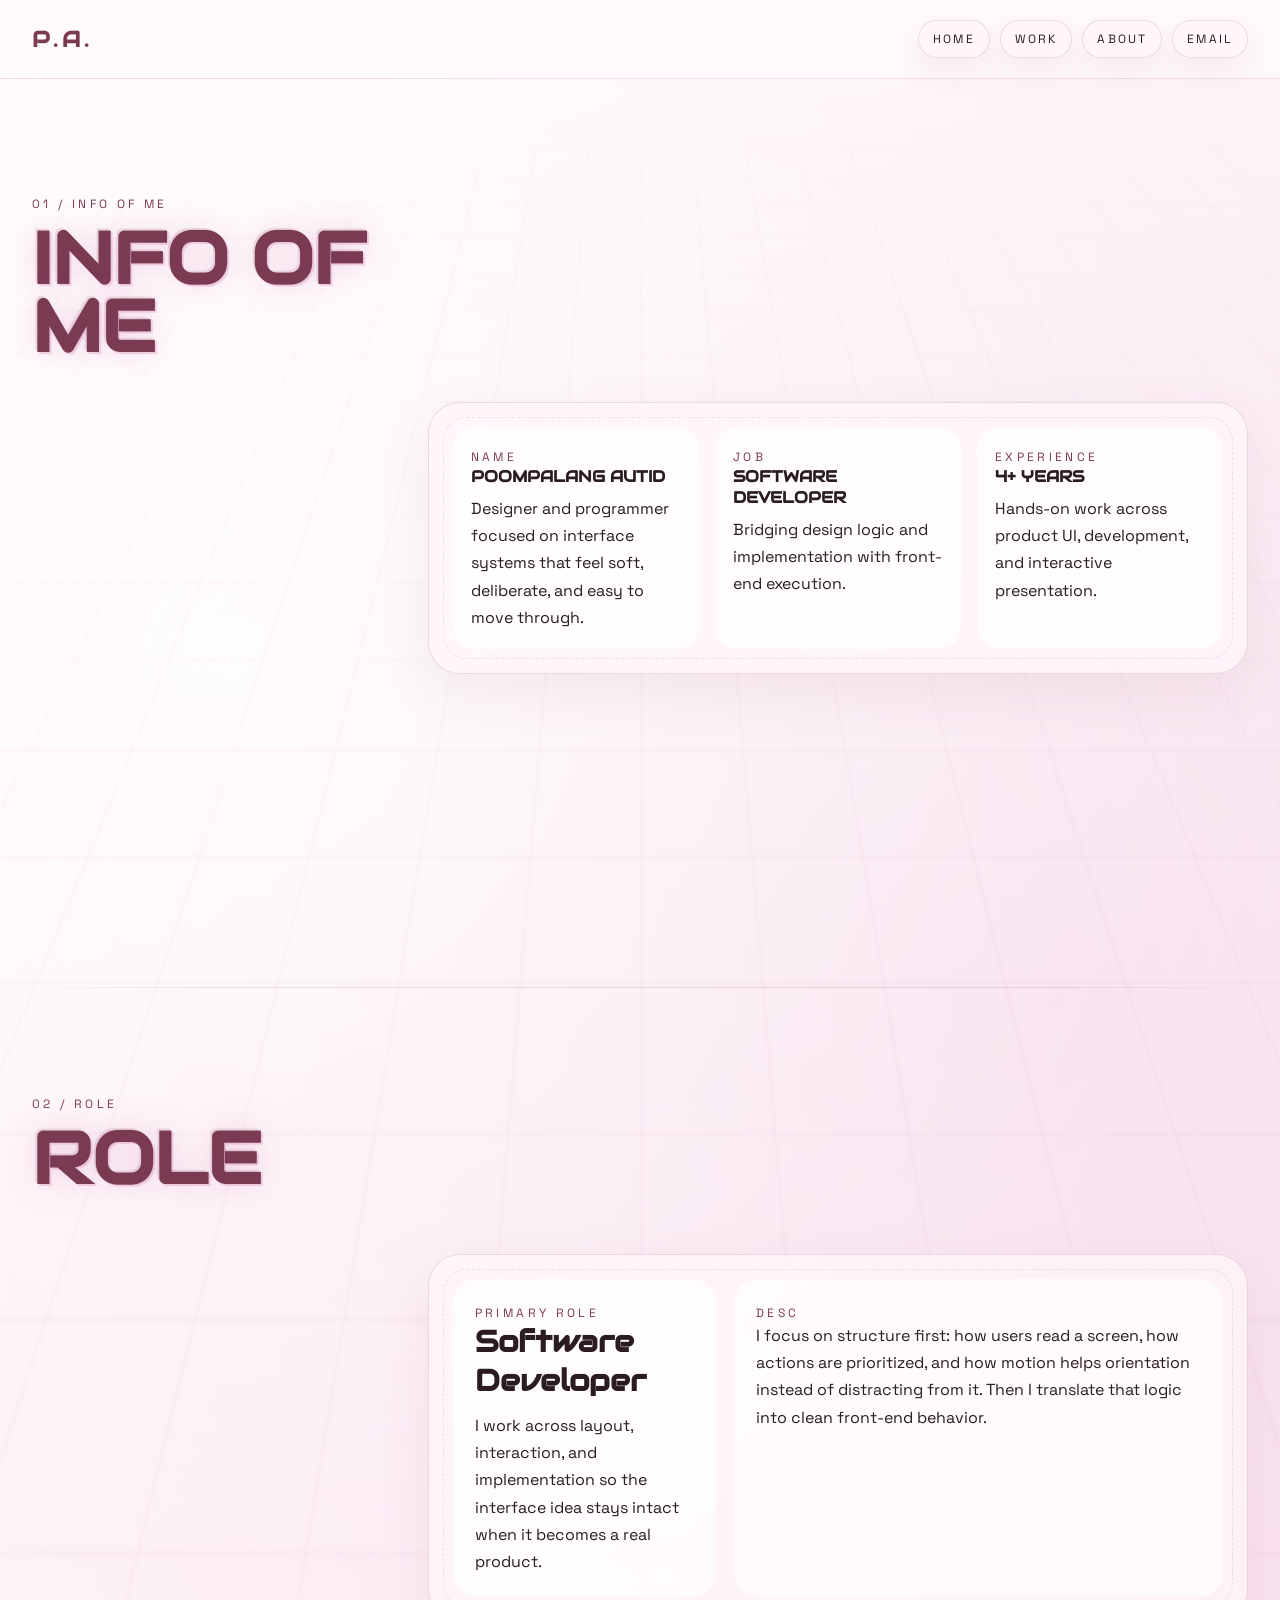
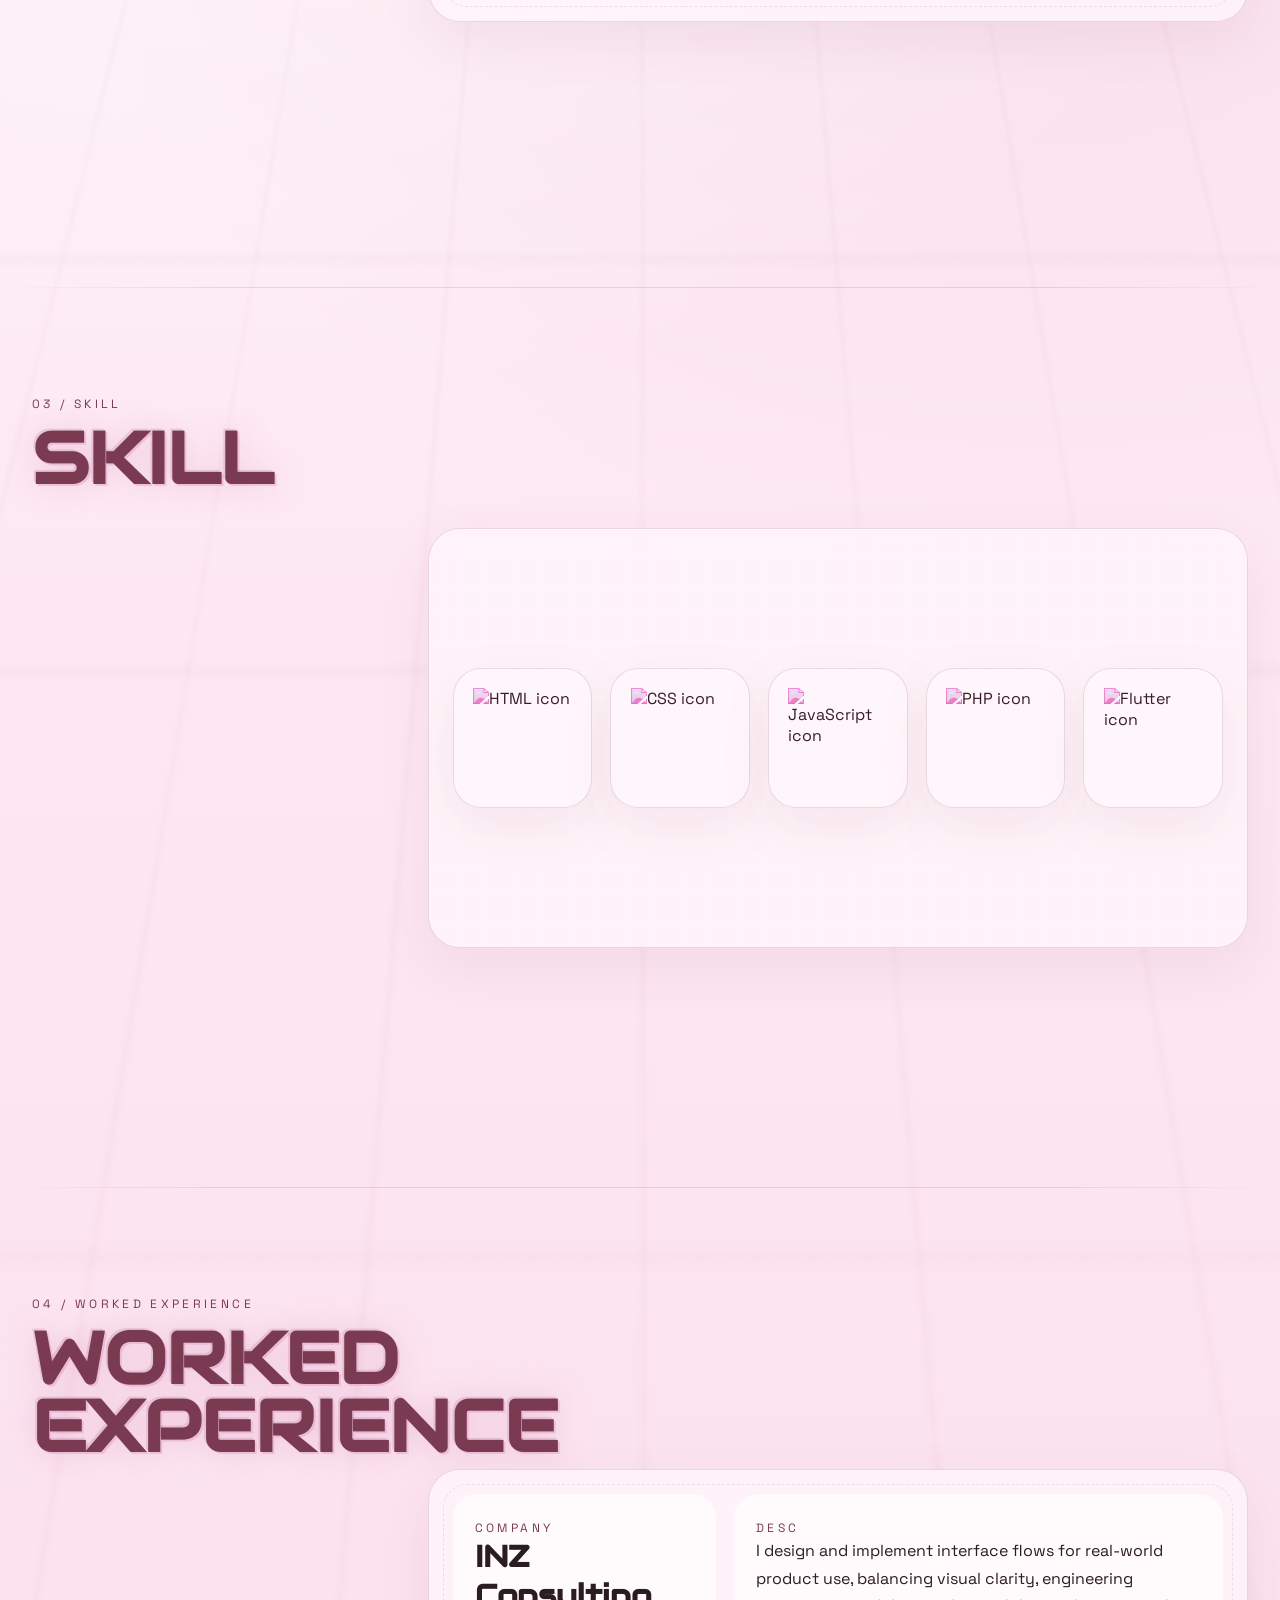
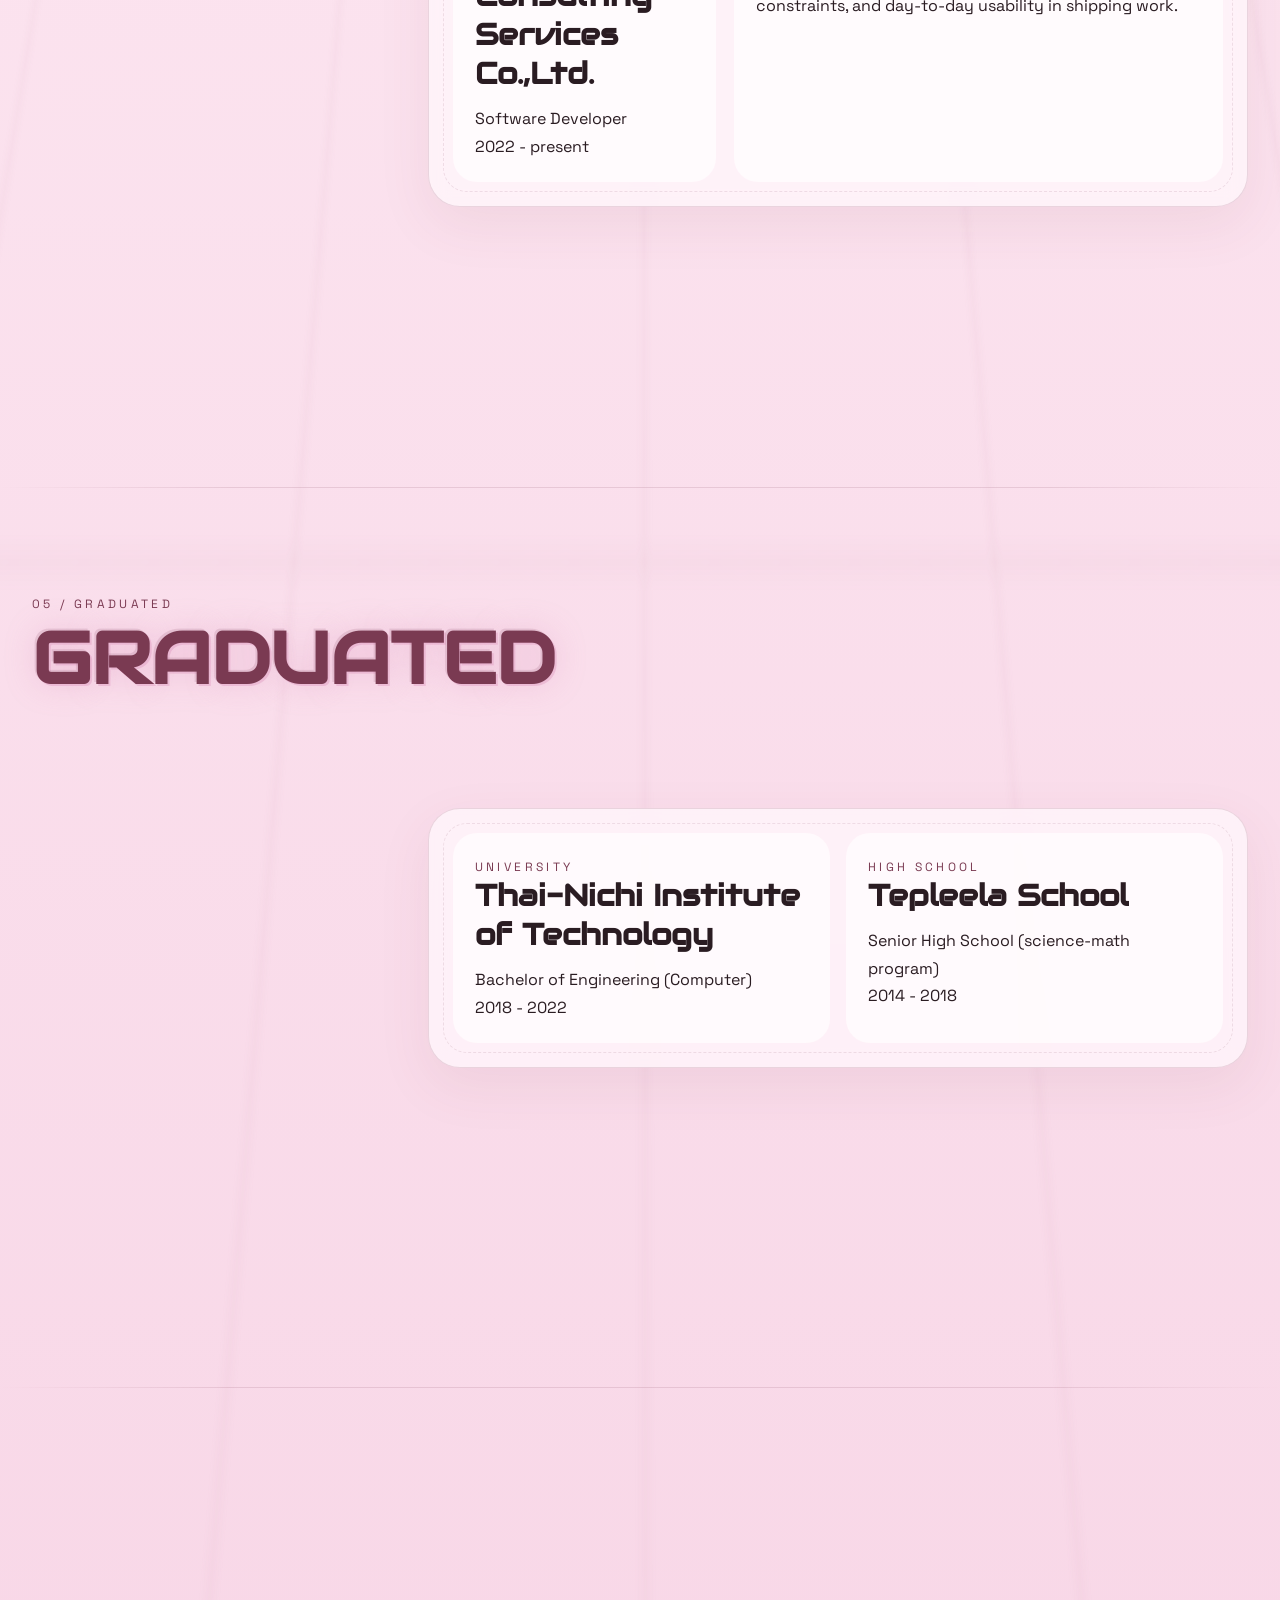
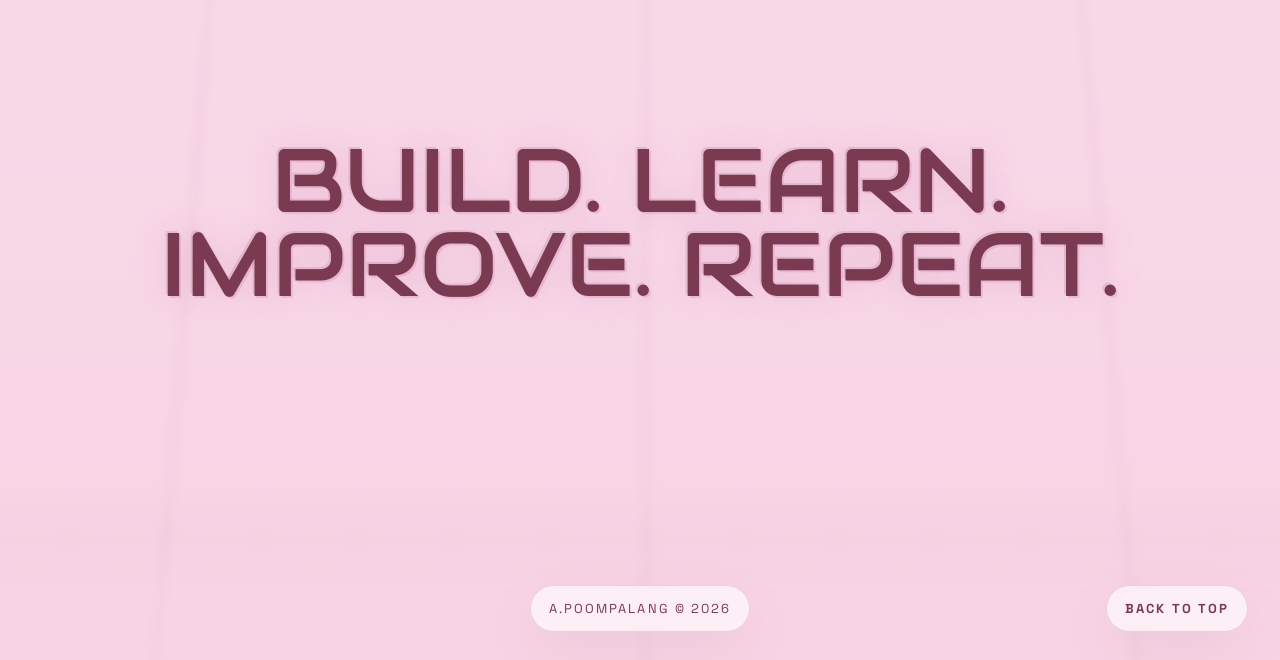
==== commit d603b435: "100669" ====
--- a/about.html
+++ b/about.html
@@ -39,7 +39,7 @@
               </div>
               <div class="data-chip">
                 <span class="panel-label">Job</span>
-                <strong>UX/UI Programmer</strong>
+                <strong>Software Developer</strong>
                 <p>Bridging design logic and implementation with front-end execution.</p>
               </div>
               <div class="data-chip">
@@ -62,7 +62,7 @@
             <div class="role-layout">
               <div class="role-core">
                 <span class="panel-label">Primary Role</span>
-                <h3>UX/UI Programmer</h3>
+                <h3>Software Developer</h3>
                 <p>I work across layout, interaction, and implementation so the interface idea stays intact when it becomes a real product.</p>
               </div>
               <div class="role-desc">
@@ -103,7 +103,7 @@
               <div class="timeline-item">
                 <span class="panel-label">Company</span>
                 <h3>INZ Consulting Services Co.,Ltd.</h3>
-                <p>UX/UI Programmer</p>
+                <p>Software Developer</p>
                 <p>2022 - present</p>
               </div>
               <div class="timeline-item">
@@ -142,7 +142,7 @@
 
       <section class="design-footer" aria-label="About footer">
         <div class="design-stage">
-          <p class="about-footer-quote">Mockup quote text will be added here later.</p>
+          <p class="about-footer-quote">Build. Learn. Improve. Repeat.</p>
         </div>
         <div class="design-footer-meta">
           <div></div>
--- a/styles.css
+++ b/styles.css
@@ -1,4 +1,4 @@
-:root {
+﻿:root {
   --pink-100: #fef2f7;
   --pink-500: #d88ab6;
   --rose-700: #7a3a52;
@@ -827,13 +827,13 @@
 }
 /* Extra scroll space for iPhone slide sections */
 .swisscal-showcase,
-.karesync-showcase {
+.medhealth-showcase {
   min-height: 130vh;
 }
 
 @media (max-width: 720px) {
   .swisscal-showcase,
-  .karesync-showcase {
+  .medhealth-showcase {
     min-height: 120vh;
   }
 }
@@ -2578,9 +2578,9 @@
         }
       }
 
-/* karesync.html */
-
-.karesync-page {
+/* medhealth.html */
+
+.medhealth-page {
         --shell-pad: clamp(20px, 3vw, 32px);
         --panel: rgba(255, 247, 251, 0.76);
         --line: rgba(122, 58, 82, 0.16);
@@ -2590,7 +2590,7 @@
           linear-gradient(180deg, #fff8fb 0%, #fde8f2 40%, #f7d5e6 100%);
       }
 
-      .karesync-page::before {
+      .medhealth-page::before {
         content: "";
         position: fixed;
         inset: 0;
@@ -2606,7 +2606,7 @@
         z-index: 0;
       }
 
-      .karesync-page .nav {
+      .medhealth-page .nav {
         position: fixed;
         top: 0;
         left: 0;
@@ -2618,7 +2618,7 @@
         backdrop-filter: blur(14px);
       }
 
-      .karesync-page .nav .logo {
+      .medhealth-page .nav .logo {
         font-family: "Audiowide", sans-serif;
         font-size: 22px;
         letter-spacing: 0.18em;
@@ -2626,14 +2626,14 @@
         color: var(--rose-700);
       }
 
-      .karesync-page .nav .nav-links {
+      .medhealth-page .nav .nav-links {
         display: flex;
         flex-wrap: wrap;
         justify-content: flex-end;
         gap: 10px;
       }
 
-      .karesync-page .nav .nav-links a {
+      .medhealth-page .nav .nav-links a {
         padding: 10px 14px;
         border-radius: 999px;
         border: 1px solid rgba(122, 58, 82, 0.16);
@@ -2645,13 +2645,13 @@
         transition: transform 0.3s var(--ease), box-shadow 0.3s var(--ease), background 0.3s var(--ease);
       }
 
-      .karesync-page .nav .nav-links a:hover {
+      .medhealth-page .nav .nav-links a:hover {
         transform: translateY(-2px);
         box-shadow: 0 16px 32px rgba(122, 58, 82, 0.14);
         background: rgba(255, 255, 255, 0.88);
       }
 
-      .karesync-shell {
+      .medhealth-shell {
         position: relative;
         z-index: 1;
         padding-top: 88px;
@@ -3347,12 +3347,12 @@
       }
 
       @media (max-width: 720px) {
-        .karesync-page .nav {
+        .medhealth-page .nav {
           position: fixed;
           align-items: flex-start;
         }
 
-        .karesync-shell {
+        .medhealth-shell {
           padding-top: 116px;
         }
 
@@ -4092,22 +4092,43 @@
 
 
 
-.karesync-page .hero-title {
+.medhealth-page .hero-title {
   font-size: clamp(52px, 9vw, 132px);
   max-width: 100%;
 }
 
 
-.karesync-page .preview-layout {
+.medhealth-page .preview-layout {
   display: block;
 }
 
-.karesync-page .device-stage {
+.medhealth-page .device-stage {
   width: 100%;
   max-width: none;
 }
 
-.karesync-page .device-cluster {
+.medhealth-page .device-cluster {
   width: 100%;
 }
 
+
+
+.medhealth-page .hero-title {
+  font-size: 88px;
+  line-height: 0.95;
+  max-width: 100%;
+  overflow-wrap: break-word;
+}
+
+@media (max-width: 900px) {
+  .medhealth-page .hero-title {
+    font-size: 64px;
+  }
+}
+
+@media (max-width: 560px) {
+  .medhealth-page .hero-title {
+    font-size: 42px;
+  }
+}
+
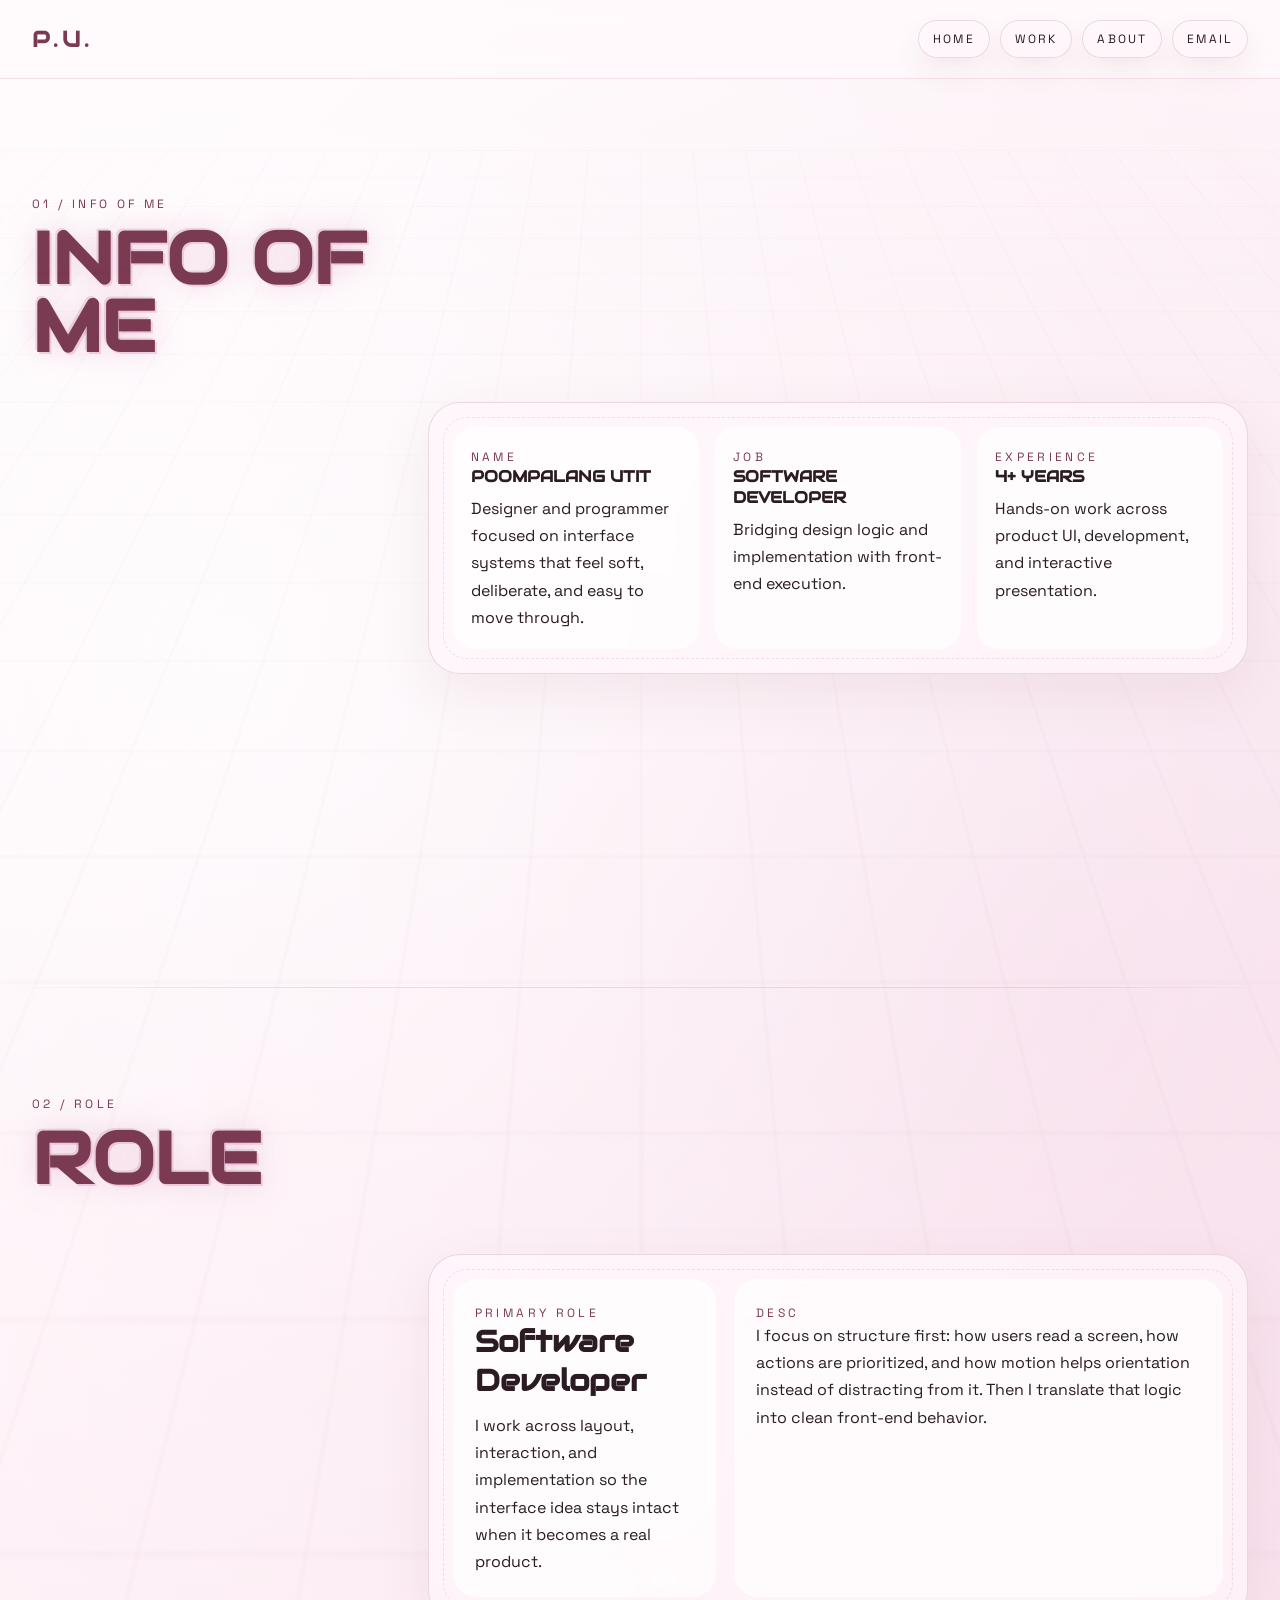
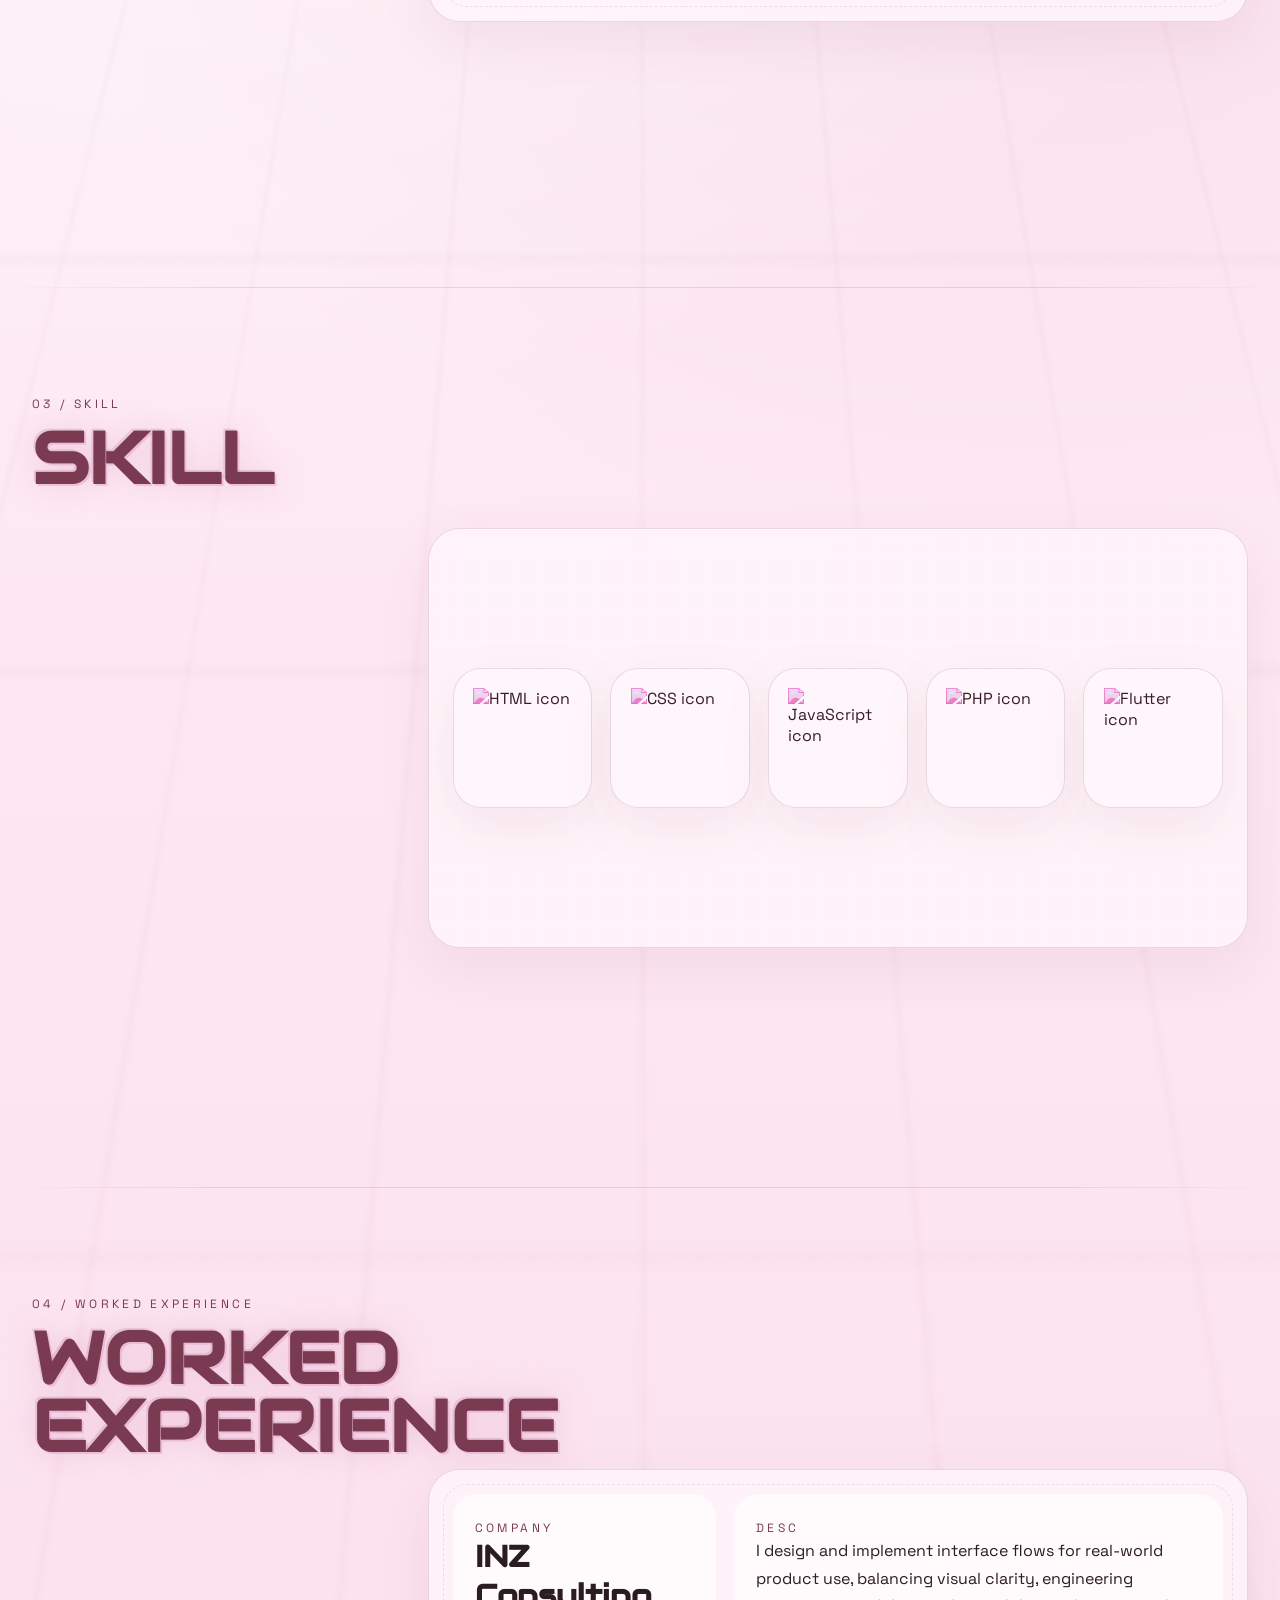
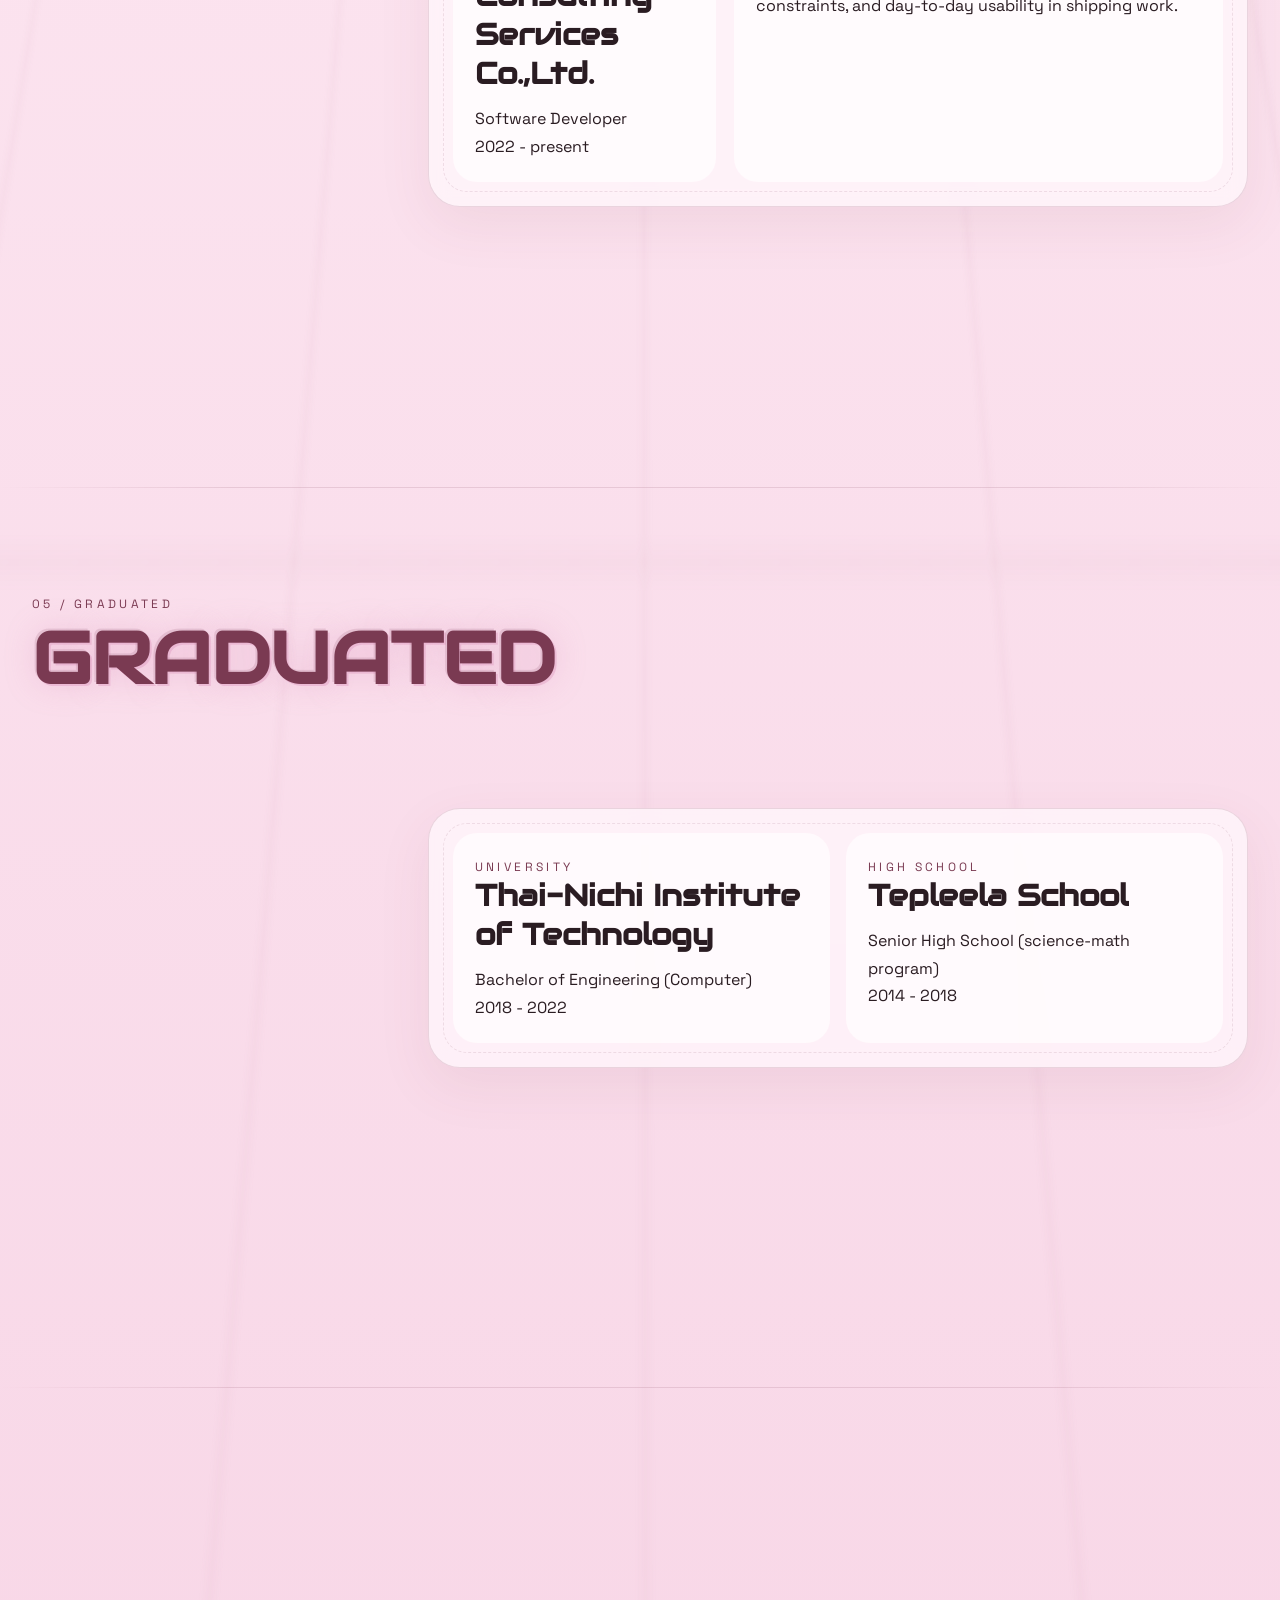
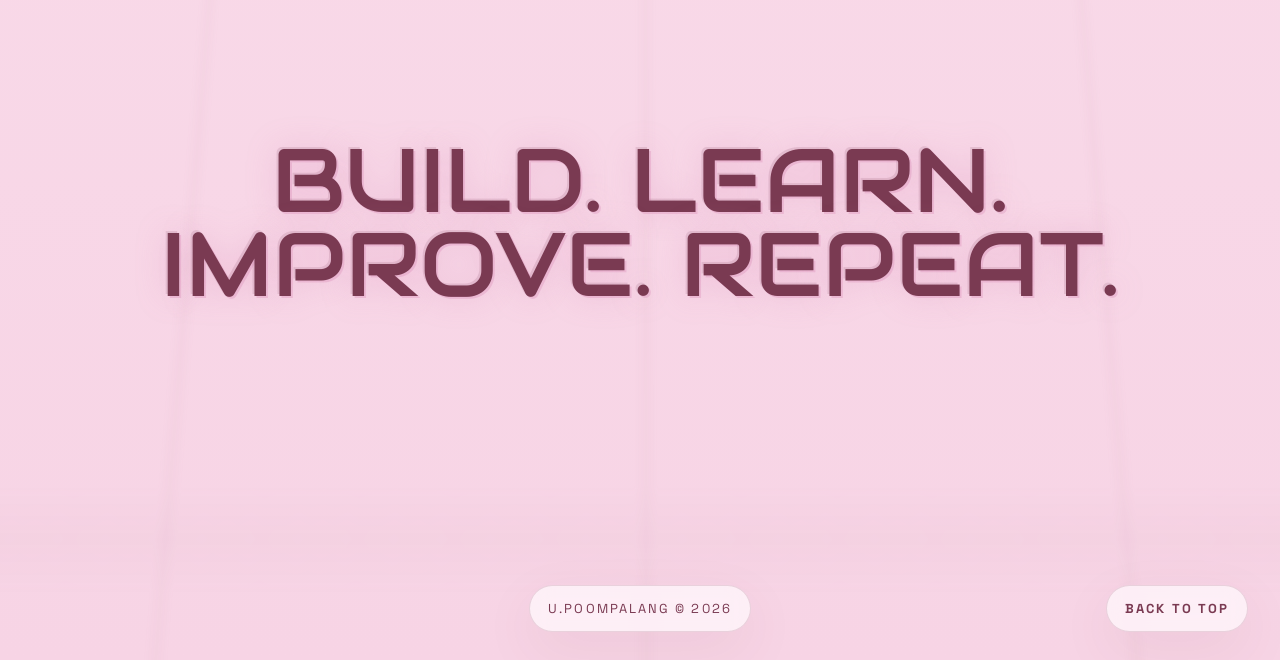
==== commit 21c61108: "100669-2" ====
--- a/about.html
+++ b/about.html
@@ -14,7 +14,7 @@
     </head>
   <body class="subpage about-future" id="top">
     <nav class="nav" aria-label="Main">
-      <div class="logo">P.A.</div>
+      <div class="logo">P.U.</div>
       <div class="nav-links">
         <a href="index.html#top">Home</a>
         <a href="index.html#work">Work</a>
@@ -34,7 +34,7 @@
             <div class="panel-grid split">
               <div class="data-chip">
                 <span class="panel-label">Name</span>
-                <strong>Poompalang Autid</strong>
+                <strong>Poompalang Utit</strong>
                 <p>Designer and programmer focused on interface systems that feel soft, deliberate, and easy to move through.</p>
               </div>
               <div class="data-chip">
@@ -146,7 +146,7 @@
         </div>
         <div class="design-footer-meta">
           <div></div>
-          <p class="footer-signature">A.POOMPALANG &copy; 2026</p>
+          <p class="footer-signature">U.POOMPALANG &copy; 2026</p>
           <a class="back-top" href="#top">Back to top</a>
         </div>
       </section>
